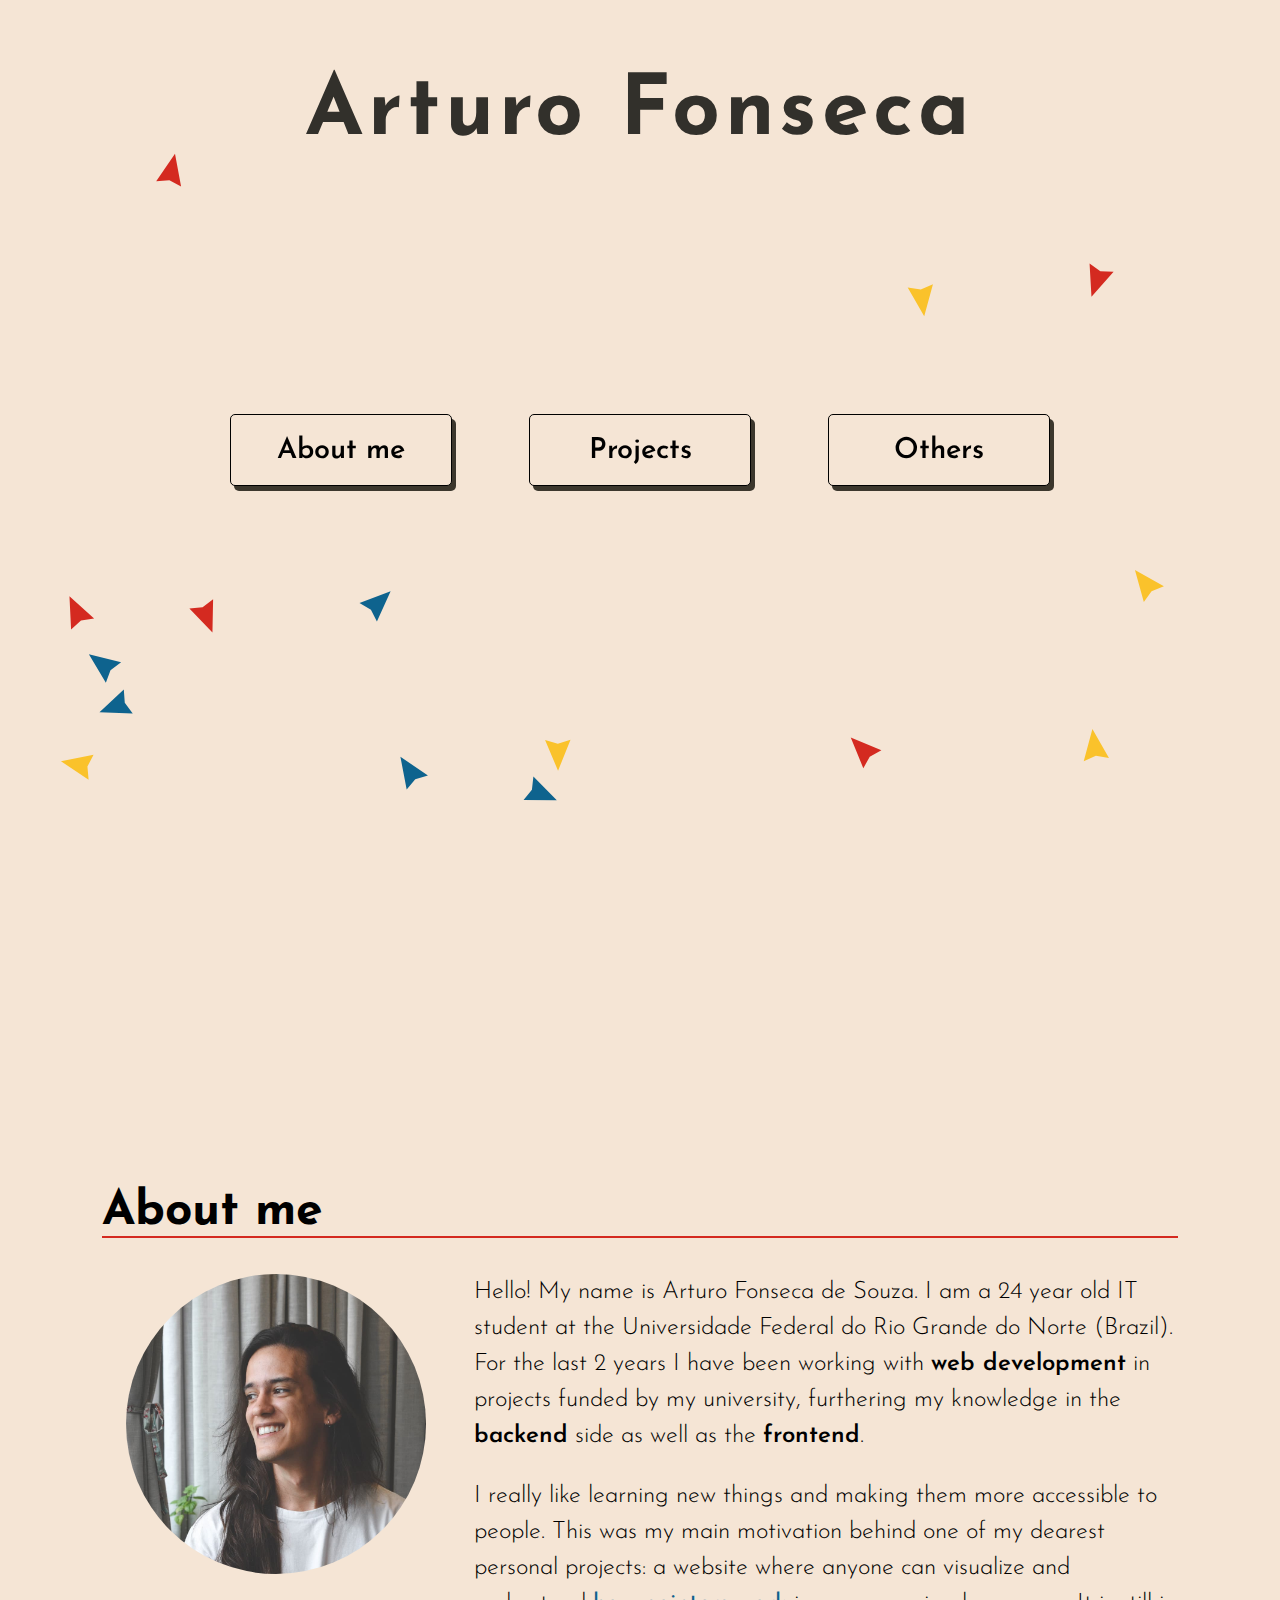
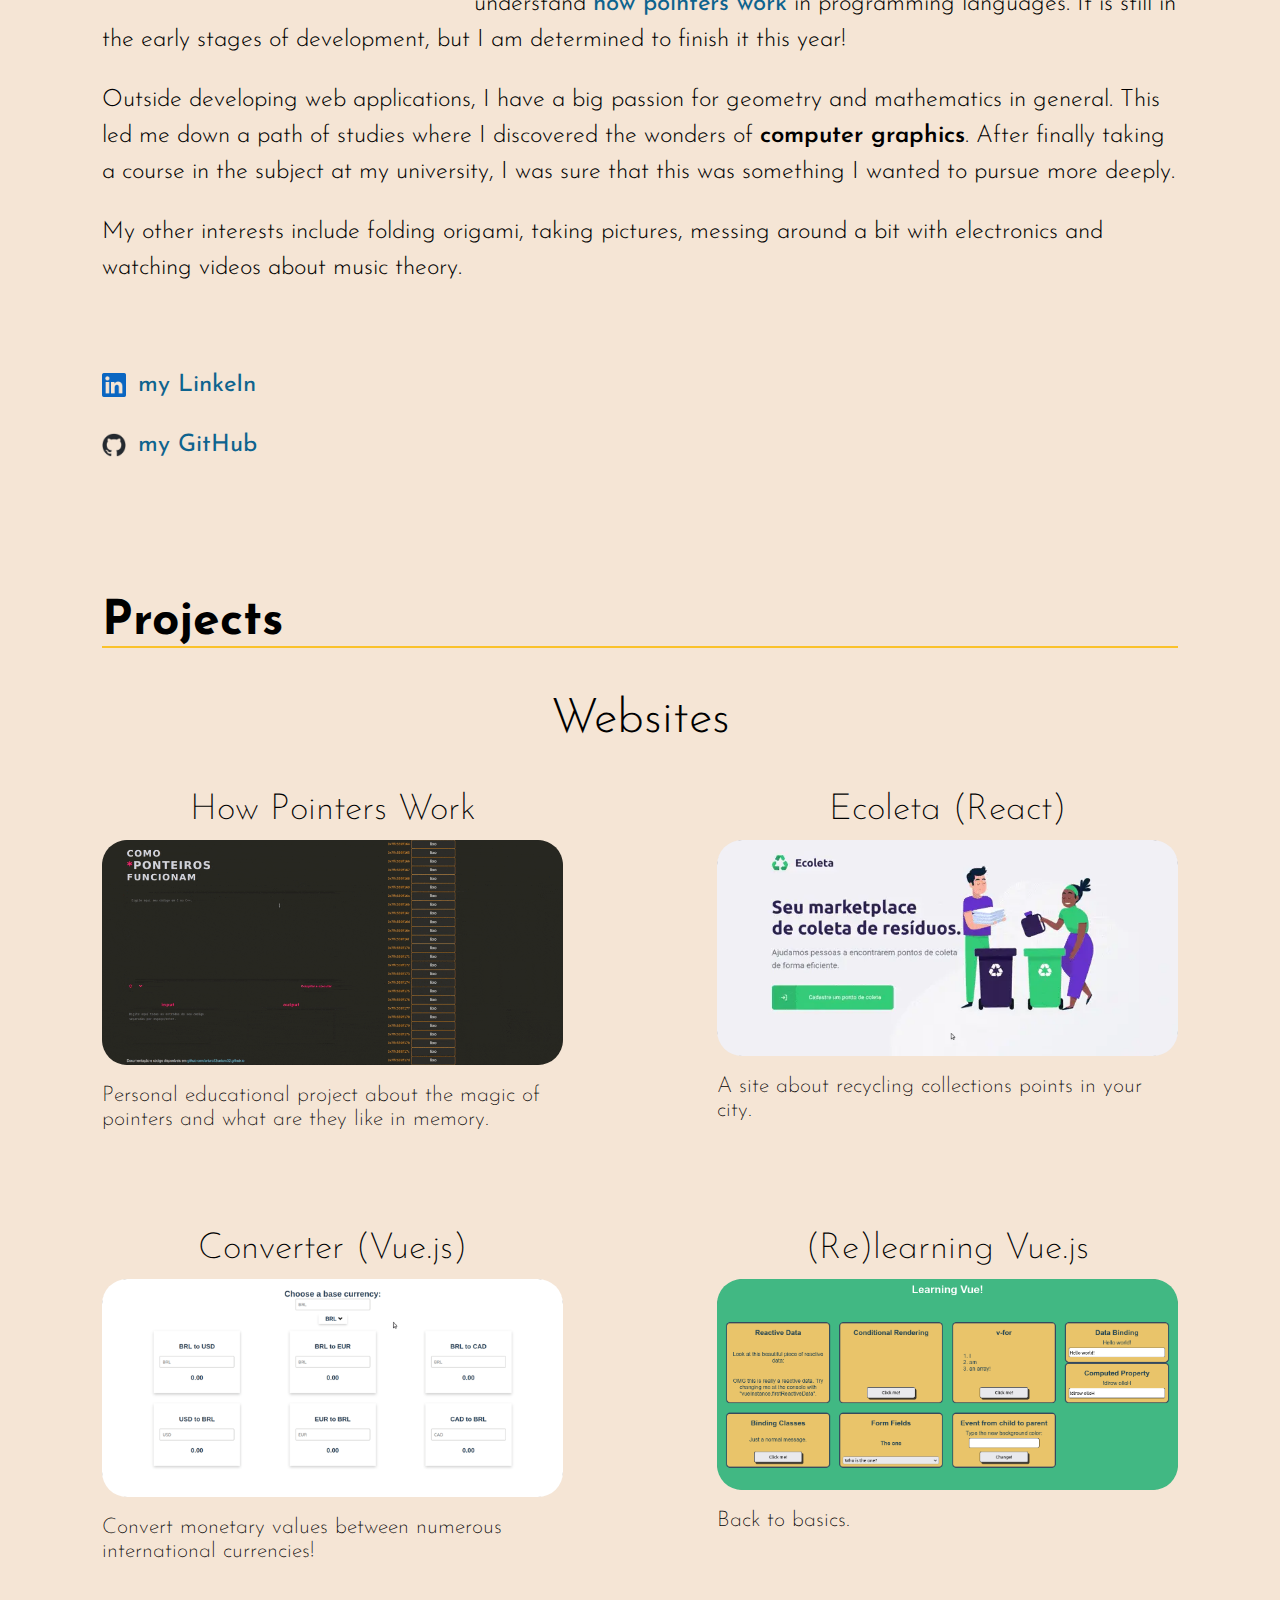
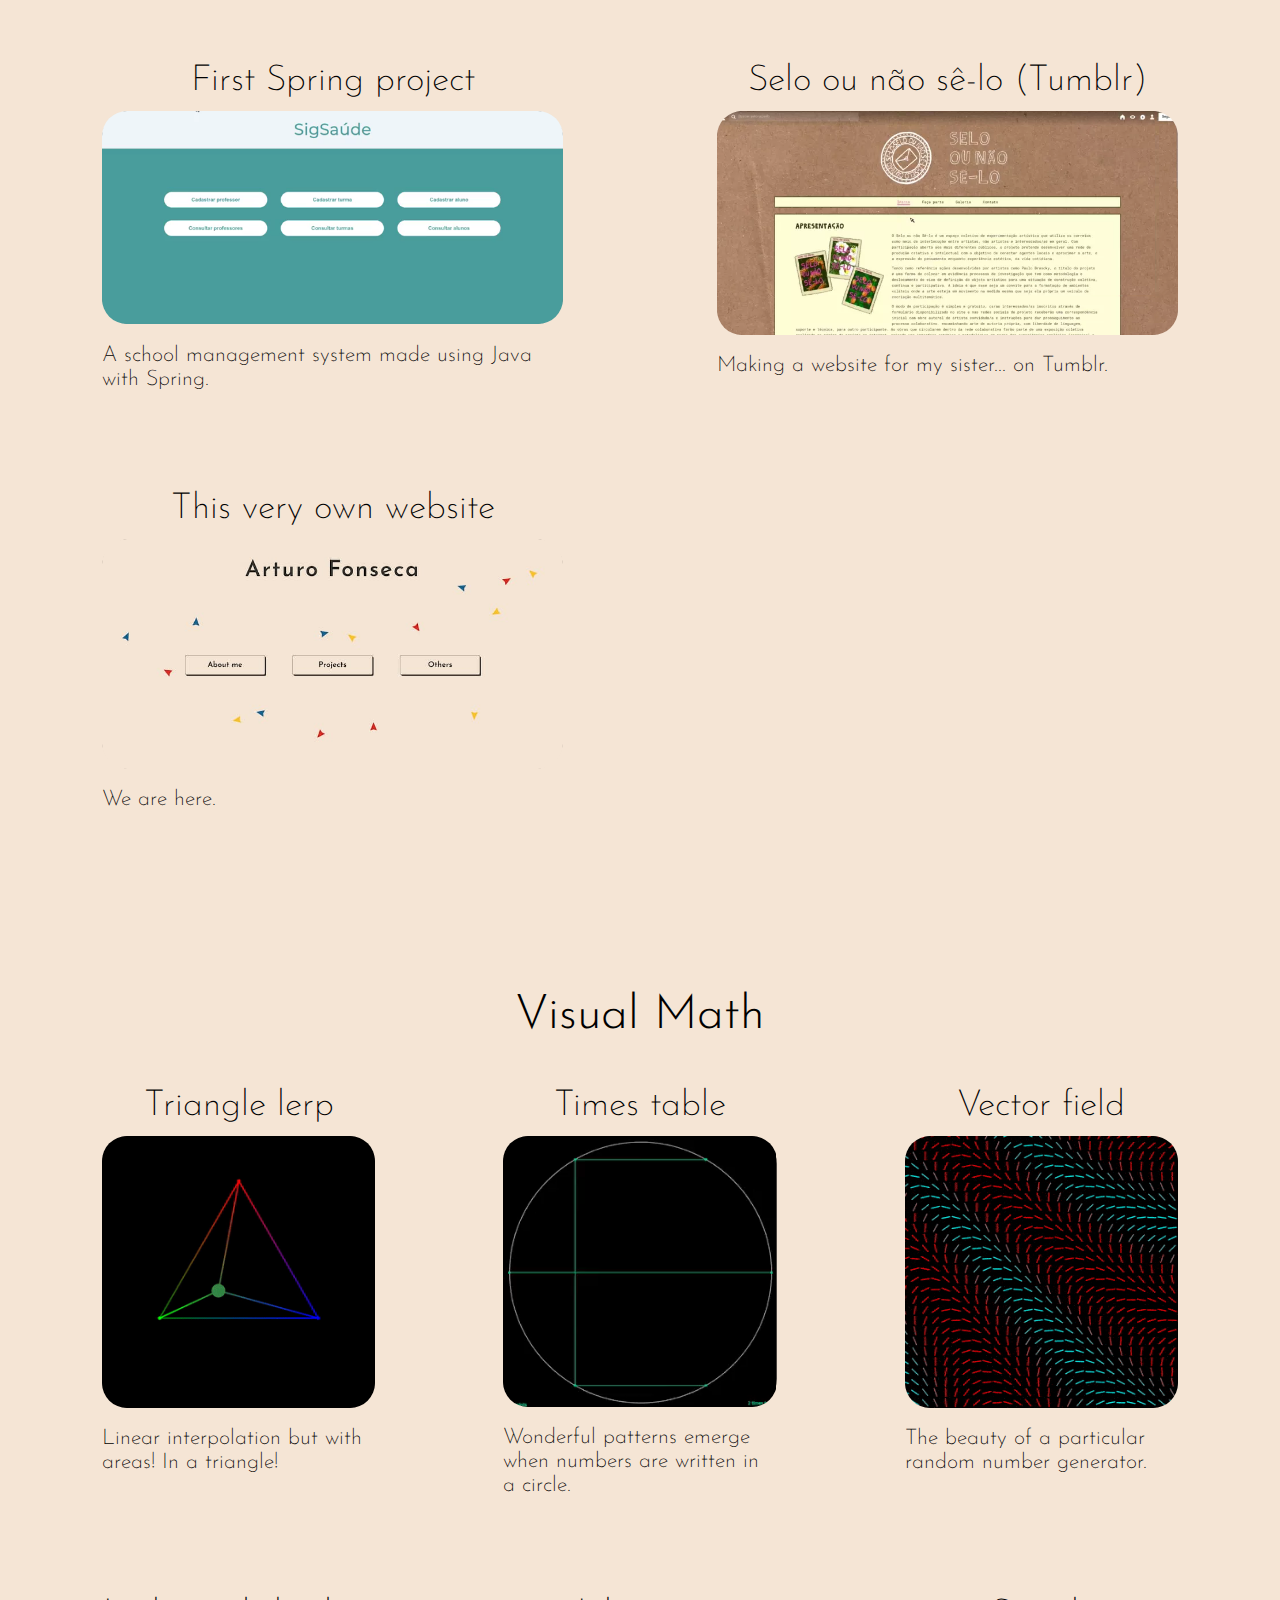
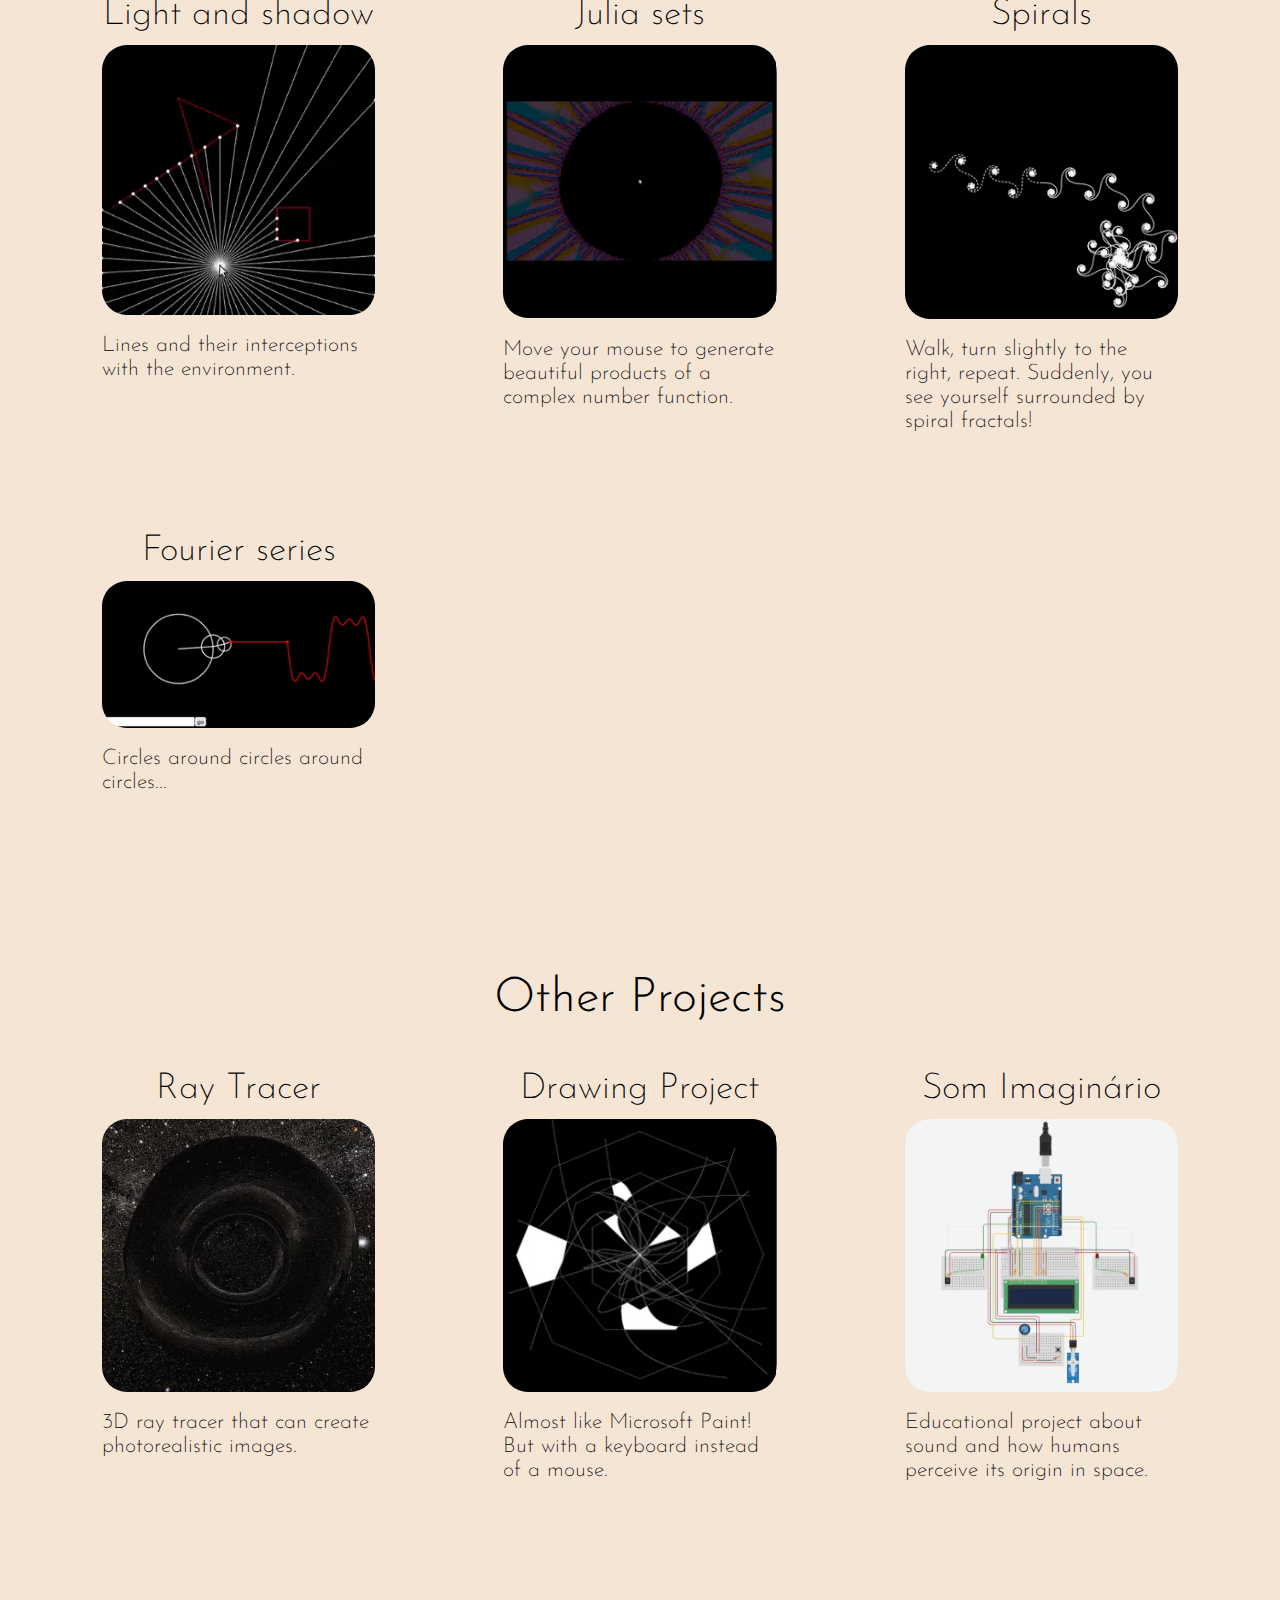
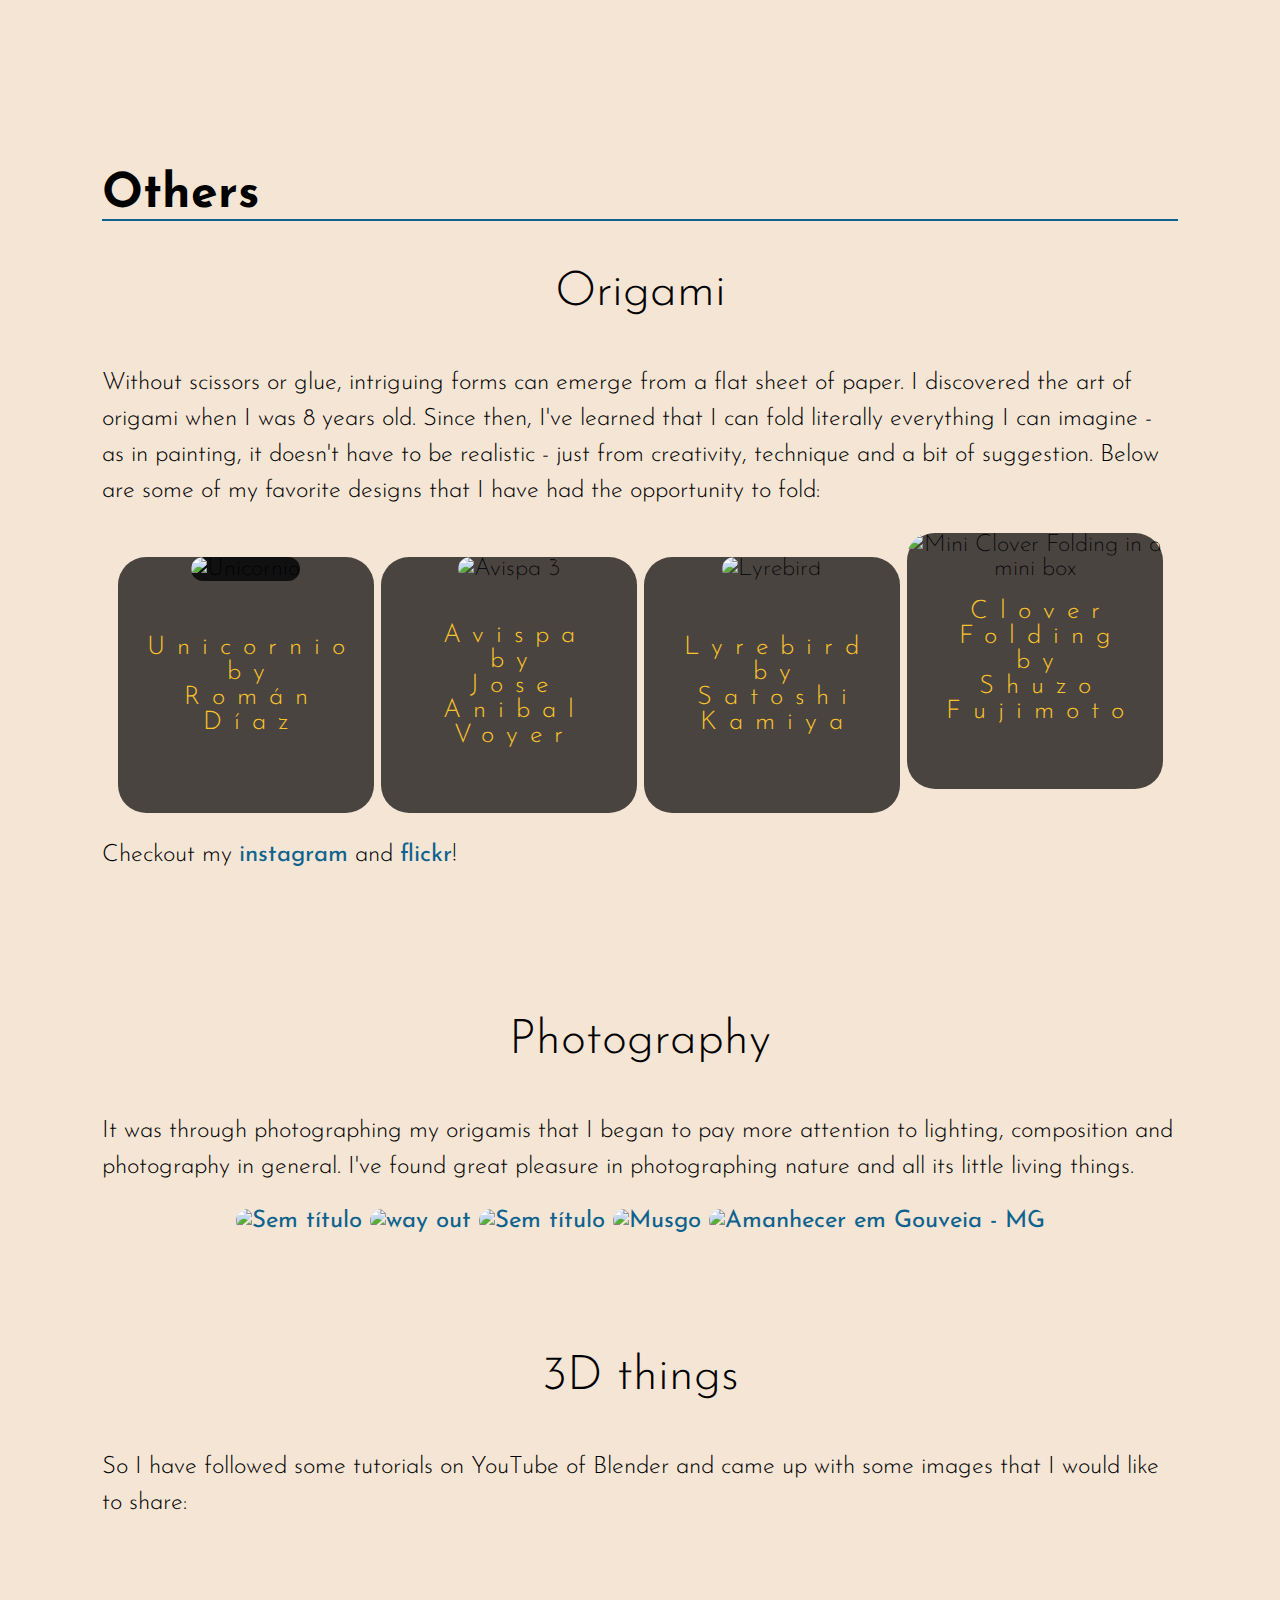
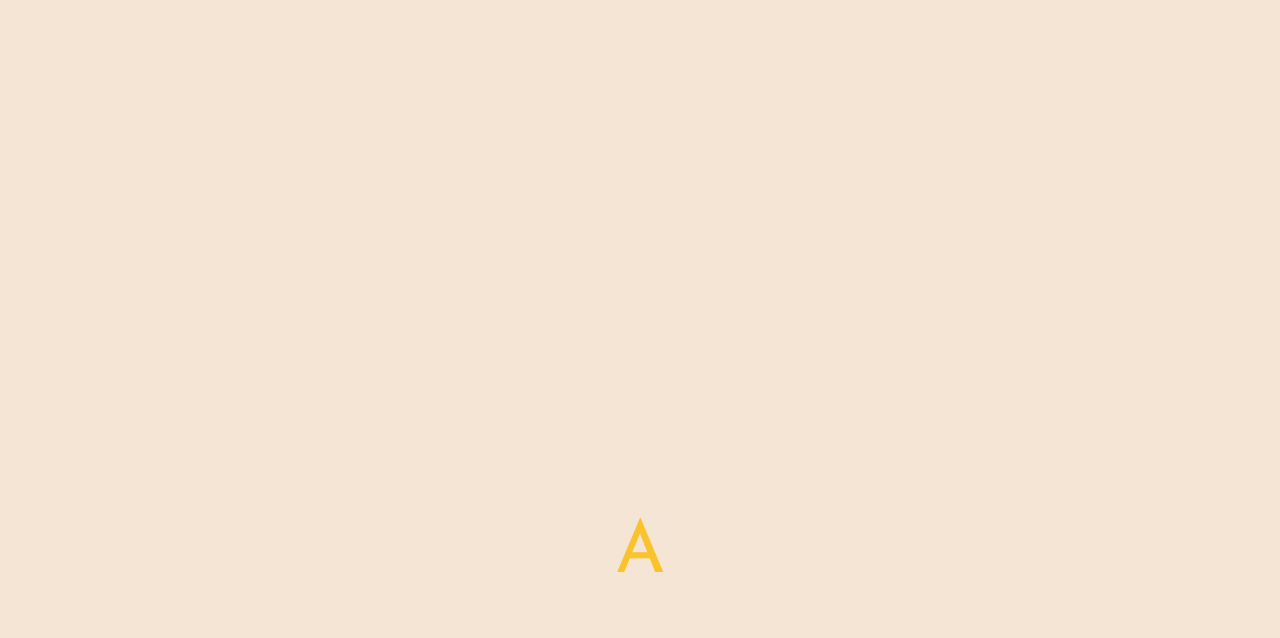
==== index.html @ 4009e73b "Continue developing of the portuguese version" ====
<!DOCTYPE html>
<html lang="en">
<head>
	<meta charset="utf-8">
	<meta name="viewport" content="width=device-width, initial-scale=1">
	<title>Arturo Fonseca</title>

	<!-- <link rel="icon" type="image/x-icon" href="media/favicon.ico"> -->

	<link rel="apple-touch-icon" sizes="180x180" href="media/apple-touch-icon.png">
	<link rel="icon" type="image/png" sizes="32x32" href="media/favicon-32x32.png">
	<link rel="icon" type="image/png" sizes="16x16" href="media/favicon-16x16.png">
	<link rel="manifest" href="media/site.webmanifest">
	
	<link rel="preconnect" href="https://fonts.googleapis.com">
	<link rel="preconnect" href="https://fonts.gstatic.com" crossorigin>
	<link href="https://fonts.googleapis.com/css2?family=Josefin+Sans:wght@200;300;400;600&display=swap" rel="stylesheet">


	<link rel="stylesheet" type="text/css" href="index.css">


	<meta content="Arturo Fonseca" property="twitter:title">
	
	<meta content="Brazilian IT student interested in web development and computer graphics." property="twitter:description">
	
	<meta content="https://arturo32.github.io/media/show-twitter.jpg" property="twitter:image">

	<meta content="Arturo Fonseca" property="og:title">

	<meta content="Brazilian IT student interested in web development and computer graphics." property="og:description">

	<meta name="description" content="Brazilian IT student interested in web development and computer graphics.">

	<meta content="https://arturo32.github.io/media/show-twitter.jpg" property="og:image">
	<!--<meta content="https://arturo32.github.io/media/show.jpg" property="og:image">-->

	<meta property="og:type" content="website">

	<meta property="og:url" content="https://arturo32.github.io/">
	
	<meta content="summary_large_image" name="twitter:card">

	<meta name="theme-color" content="#F5E5D5">
</head>
<body>
	<div id="frontPageCanvas" aria-hidden="true" tabindex="-1"></div>
	<header>
		<h1>Arturo Fonseca</h1>
	</header>
	<main>
		<section>
			<nav id="indexSection" class="subsection">
				<a class="colorful red" href="#about" id="aboutHomeButton">
					About me
				</a>
				
				<a class="colorful yellow" href="#projects" id="projectsHomeButton">
					Projects
				</a>
				
				<a class="colorful blue" href="#others" id="othersHomeButton">
					Others
				</a>
			</nav>
		</section>

		<section class="colorful red" aria-labelledby="aboutTitle">
			<div id="aboutSection" class="subsection">
				
				<h2 id="about">About me</h2>
				<img  id="myPicture" src="media/miniatures/me.jpg" alt="A photo of me. I have long brown hair, white skin, long and skinny face. The background is a blueish wall of a room. I am wearing a green indian shirt."/>
				<p>
					Hello! My name is Arturo Fonseca de Souza. I am a 24 year old IT student at the Universidade Federal do Rio Grande do Norte
					(Brazil). For the last 2 years I have been working with <em>web development</em> in projects funded by my university,
					furthering my knowledge in the <em>backend</em> side as well as the <em>frontend</em>.
				</p>

				<p>
					I really like learning new things and making them more accessible to people. This was my main motivation behind one of my
					dearest personal projects: a website where anyone can visualize and understand
					<a href="https://github.com/arturo32/HowPointersWork">how pointers work</a> in programming languages. It is still in the
					early stages of development, but I am determined to finish it this year!
				</p>
				
				<p>
					Outside developing web applications, I have a big passion for geometry and mathematics in general. This led me down a path
					of studies where I discovered the wonders of <em>computer graphics</em>. After finally taking a course in the subject at
					my university, I was sure that this was something I wanted to pursue more deeply.
				</p>

				<p>
					My other interests include folding origami, taking pictures, messing around a bit with electronics and watching videos about
					music theory.
				</p>

				<div class="section-footer">
					<p>
						<a href="https://www.linkedin.com/in/arturo-fonseca/?locale=en_US"><span class="linkedin-icon icon" aria-hidden="true"></span>my LinkeIn</a>
					</p>
					<p>
						<a href="https://github.com/arturo32"><span class="github-icon icon" aria-hidden="true"></span>my GitHub</a>
					</p>
				</div>
			</div>
		</section>
		
		<section class="colorful yellow" aria-labelledby="projectsTitle">
			<div id="projectsSection" class="subsection">
				<h2 id="projects">Projects</h2>
				<h3>Websites</h3>
				<div class="columns c-2">

					<div>
						<h4>How Pointers Work</h4>
						<div class="project-container">
							<img aria-hidden="true" tabindex="-1" src="media/miniatures/how-pointers-work/how-pointers-work.gif" alt="GIF of the website being used."/>
							<button class="container-cover" type="button">Learn <br> more</button>
						</div>

						<p>Personal educational project about the magic of pointers and what are they like in memory.</p>

						<dialog class="project-details modal" aria-modal="true" aria-labelledby="howPointersWorkTitle">
							<div class="modal-content">
								<h3 id="howPointersWorkTitle">How Pointers Work</h3>
								<p>
									When I saw my colleagues struggling with the concepts of pointers in introductory programming classes,
									I thought of writing a program that could help them visualize what happens in the computer's memory when
									they run their programs.
								</p>

								<p>
									So 2 years ago I started making a website that shows memory allocation of variables and their pointers
									as they are typed into a console.
								</p>

								<p>
									As of now it can identify declaration and assignment of variables and pointers and their types, as well as
									dereferencing of pointers. It cannot yet identify arrays (which are sort of pointers, important
									ones!). I plan to use Vue.js to manage the visualization of the memory cells instead of p5.js and to
									finish it this year.
								</p>

								<img  src="media/miniatures/how-pointers-work/how-pointers-work.gif" alt="GIF of the website being used." class="full-image"/>


								<p>I talk more about it in the project's page below.</p>

								<a class="code-button colorful" href="https://github.com/arturo32/HowPointersWork">Code</a>

							</div>
							<button type="button" class="close" aria-label="Close" title="Close"></button>
						</dialog>
					</div>


					<div>
						<h4>Ecoleta (React)</h4>
						<div class="project-container">
							<img aria-hidden="true" tabindex="-1" src="media/miniatures/ecoleta/ecoleta.webp" alt="A GIF showing the flow of the site: A landing page, registration of a
								recycling collection point with a lot of fields like its name, image, address (with a map) and, at the end, what
								types of material that point accepts."/>
							<button class="container-cover" type="button">Learn <br> more</button>
						</div>

						<p>A site about recycling collections points in your city.</p>

						<dialog class="project-details modal" aria-modal="true" aria-labelledby="ecoletaTitle">
							<div class="modal-content">
								<h3 id="ecoletaTitle">Ecoleta (React)</h3>
								<p>
									This site was developed following the first edition of the brazilian Next Level Week
									online event organised by <a href="https://www.rocketseat.com.br/">Rocketseat</a>. This event
									was free to the public and consisted of 5 videos posted over a period of one week, teaching
									concepts of front and backend while collaboratively developing a website about finding solid
									waste collection points near you.
								</p>

								<img  src="media/miniatures/ecoleta/ecoleta.webp" alt="A GIF showing the flow of the site: A landing page, registration of a
									recycling collection point with a lot of fields like its name, image, address (with a map) and, at the end, what
									types of material that point accepts." class="full-image"/>

								<p>
									The <em>backend</em> consisted of a restful API made with <em>NodeJS</em> and the <em>frontend</em>
									was made with the JavaScript library <em>React</em>. I was very proud of the small modifications
									I made to the original project. You can check them out on the project's page by clicking the button below:
								</p>

								<a class="code-button colorful" href="https://github.com/arturo32/NextLevelWeek">Code</a>

							</div>
							<button type="button" class="close" aria-label="Close" title="Close"></button>
						</dialog>
					</div>


					<div>
						<h4>Converter (Vue.js)</h4>
						<div class="project-container">
							<img aria-hidden="true" tabindex="-1" src="media/miniatures/converter/converter-vue-js.gif" alt="A GIF showing an all white static website with a field at the
							top center and 6 squares below it. The top field it's used to choose a base currency and type its value. While typing,
							the first 3 squares shows the value typed converted to USD, EUR and CAD. The three last squares do the inverted conversion,
							with empty fields."/>
							<button class="container-cover" type="button">Learn <br> more</button>
						</div>
						<p>Convert monetary values between numerous international currencies!</p>

						<dialog class="project-details modal" aria-modal="true" aria-labelledby="converterTitle">
							<div class="modal-content">
								<h3 id="converterTitle">Converter (Vue.js)</h3>
								<p>
									This is one of many small projects that I did while learning for the first time <em>Vue.js</em>, a
									JavaScript's framework for building frontend interfaces. I did it following a
									<a href="https://youtu.be/tIEa3MRBpI0">video from Programador BR</a> but soon I got carried away with
									the reactiveness of the data biding that Vue offer and tried to exploit it as much as I could.
								</p>

								<img  src="media/miniatures/converter/converter-vue-js.gif" alt="A GIF showing an all white static website with a field at the
								top center and 6 squares below it. The top field it's used to choose a base currency and type its value. While typing,
								the first 3 squares shows the value typed converted to USD, EUR and CAD. The three last squares do the inverted conversion,
								with empty fields." class="full-image"/>

								<p>
									In this currency converter you can choose a base currency and type the value that you want to convert from
									in the top text field. As you type, the value is instantaneously converted to three main different currencies:
									the US Dollar, Euro and Canadian Dollar. But at each box of these types of currency you can type individual values
									just for their type. Also, the inversion conversion is available in three more boxes below.
								</p>

								<a class="code-button colorful" href="https://github.com/arturo32/FirstVuejsProjects#converter">Code</a>

							</div>
							<button type="button" class="close" aria-label="Close" title="Close"></button>
						</dialog>
					</div>


					<div>
						<h4>(Re)learning Vue.js</h4>
						<div class="project-container">
							<img aria-hidden="true" tabindex="-1" src="media/miniatures/re-learning-vue/re-learning-vue.png" alt="An image showing a website with greenish background and 8
							yellow rectangles, each with a title and subtitle, some of them with buttons and input fields."/>
							<button class="container-cover" type="button">Learn <br> more</button>
						</div>
						<p>Back to basics.</p>

						<dialog class="project-details modal" aria-modal="true" aria-labelledby="learningVueTitle">
							<div class="modal-content">
								<h3 id="learningVueTitle">(Re)learning Vue.js</h3>
								<p>
									After 3 years of my first <em>Vue.js</em> projects, I felt the need to
									re-learn it from the beginning, starting from the <a href="https://v2.vuejs.org/v2/guide/">Vue 2 guide</a>.
									After running through the basics (conditional rendering, data biding, computed properties, etc) with a
									<a href="https://v2.vuejs.org/v2/guide/installation.html#CDN">CDN script</a> I wanted to try making Vue's
									Single File Components <em>without</em> using Vue's CLI, with the intention of learning all the little
									parts that make possible frontend web development of complex applications.
								</p>

								<img  src="media/miniatures/re-learning-vue/re-learning-vue.png" alt="An image showing a website with greenish background and 8
								yellow rectangles, each with a title and subtitle, some of them with buttons and input fields." class="full-image"/>

								<p>
									So, using <a title="Creating a Vue.js app using SFC without CLI."
												 href="https://www.freecodecamp.org/news/how-to-create-a-vue-js-app-using-single-file-components-without-the-cli-7e73e5b8244f/">
									this guide</a>, I learned how to configure <em>Webpack</em> and <em>Babel</em> for bundling and (trans)compiling all the JS and Vue's files
									in a way that browsers can understand.
								</p>

								<p>
									For the final stage of this project I plan to read the guide of Vue version 3 and use
									it with the CLI this time. It will be also a preparation for keep going with my
									<a href="https://github.com/arturo32/HowPointersWork">HowPointersWork</a> project.
								</p>
								<a class="code-button colorful" href="https://github.com/arturo32/learning-vue">Code</a>

							</div>
							<button type="button" class="close" aria-label="Close" title="Close"></button>
						</dialog>
					</div>


					<div>
						<h4>First Spring project</h4>
						<div class="project-container">
							<video aria-hidden="true" tabindex="-1" autoplay loop muted src="media/miniatures/first-spring-project/first-spring-project.mp4"></video>
							<button class="container-cover" type="button">Learn <br> more</button>
						</div>
						<p>A school management system made using Java with Spring.</p>

						<dialog class="project-details modal" aria-modal="true" aria-labelledby="firstSpringProjectTitle">
							<div class="modal-content">
								<h3 id="firstSpringProjectTitle">First Spring project</h3>
								<p>
									I made this site back in 2020, when I was trying get into a project funded by my university
									(and the federal Ministry of Health!) and this was part of their admission process. I passed
									and stayed in the project for almost 2 years.
								</p>

								<p>
									It's about a school management system where you can do CRUD operations on classes (Turma),
									teachers (Professor) and students (Aluno).
								</p>

								<figure>
									<img alt="UML diagram" loading="lazy" class="full-image" src="media/miniatures/first-spring-project/firstSpringProjectUml.jpg">
									<figcaption>UML diagram of the entities.</figcaption>
								</figure>

								<p>
									It follows the MVC pattern: the backend was made with <em>Java + Spring</em> and uses <em>PostgreSQL</em>
									as the database manager while the frontend was made with basic HTML/CSS with <em>Thymeleaf</em>.
								</p>

								<div class="media-with-description">
									<div class="gif-with-toggle">
										<video class="full-image" autoplay loop muted src="media/miniatures/first-spring-project/first-spring-project.mp4"></video>
										<button id="firstSpringProjectDescriptionToggle" class="collapseButton" aria-expanded="false" aria-controls="firstSpringProjectDescription">
											<svg viewBox="0 0 100 100" class="triangle">
												<polygon points="5.9,88.2 50,11.8 94.1,88.2 "></polygon>
											</svg>
											GIF description
										</button>
									</div>
									<p id="firstSpringProjectDescription" class="gif-description">
										Screen capture showing the usage of the site with the initial page consisted of 6 buttons for create and visualize the entities.
									</p>
								</div>

								<p>
									Curiosity: I wanted to show off my CSS skills so, for a moment during development, the version below existed:
								</p>

								<div class="media-with-description">
									<div class="gif-with-toggle">
										<video class="full-image" autoplay loop muted src="media/miniatures/first-spring-project/first-spring-project-old-version.mp4"></video>
										<button id="firstSpringProjectOldVersionDescriptionToggle" class="collapseButton" aria-expanded="false" aria-controls="firstSpringProjectOldVersionDescription">
											<svg viewBox="0 0 100 100" class="triangle">
												<polygon points="5.9,88.2 50,11.8 94.1,88.2 "></polygon>
											</svg>
											GIF description
										</button>
									</div>
									<p id="firstSpringProjectOldVersionDescription" class="gif-description">
										Screen capture the initial page consisted of 3 buttons, each turning into 2 buttons in an animation when the cursor hovers over them.
									</p>
								</div>

								<a class="code-button colorful" href="https://github.com/arturo32/FirstSpringProject">Code</a>
							</div>
							<button type="button" class="close" aria-label="Close" title="Close"></button>
						</dialog>
					</div>


					<div>
						<h4>Selo ou não sê-lo (Tumblr)</h4>
						<div class="project-container">
							<img aria-hidden="true" tabindex="-1" src="media/miniatures/selo-nao-selo/selo-nao-selo.webp" alt="A GIF showing a site on Tumblr with an image of a brown
						paper as the background and articles written in a yellowish background in the center." />
							<button class="container-cover" type="button">Learn <br> more</button>
						</div>
						<p>Making a website for my sister... on Tumblr.</p>

						<dialog class="project-details modal" aria-modal="true" aria-labelledby="seloNaoSeloTitle">
							<div class="modal-content">
								<h3 id="seloNaoSeloTitle">Selo ou não sê-lo (Tumblr)</h3>
								<p>
									My sister, <a href="https://luizafonseca.com/">Luiza Fonseca</a>, is a visual artist and designer
									who sometimes asks me for help when she needs to make a website. It was no different when she
									had to do a project about making collective art while connecting different artists through letters!
								</p>

								<img loading="lazy" class="full-image" src="media/miniatures/selo-nao-selo/selo-nao-selo-still.webp" alt="Image of the first page of the site."/>

								<p>
									She designed the entire site beforehand and decided to use the Tumblr platform to host it (which was
									a bit challenging due to its limitations, but less so than I had imagined). From there, I tried to implement it
									as close to her vision as possible. The titles and even the look of the cursor were drawn by her, creating
									a really unique look.
								</p>

								<p>
									One small thing that I enjoyed doing in this project was the navigation drawer for mobile. I saw somewhere a menu
									icon that transformed itself in a close button and I really wanted to try with pure CSS. It worked, as you can see below.
								</p>

								<img loading="lazy" src="media/miniatures/selo-nao-selo/selo-nao-selo-mobile.webp" alt="A GIF showing the mobile version of the site with a menu
							button with two parallel lines that cross each other forming an X when clicked. The action brings up the hidden menu drawer."/>

								<p>
									The name of the site is a pun in portuguese referencing the famous Shakespeare's phrase "to be or
									not to be" using the word for "stamp" which is "<i>selo</i>" in brazilian portuguese.
								</p>

								<img  class="full-image" src="media/miniatures/selo-nao-selo/selo-nao-selo.webp" alt="A GIF showing a site on Tumblr with an
							image of a brown paper as the background and articles written in a yellowish background in the center."/>
								<a class="code-button colorful" href="https://selonaoselo.tumblr.com/">Site</a>
							</div>
							<button type="button" class="close" aria-label="Close" title="Close"></button>
						</dialog>
					</div>


					<div>
						<h4>This very own website</h4>
						<div class="project-container">
							<img aria-hidden="true" tabindex="-1" src="media/miniatures/this-site/site.jpg" id="thisWebsiteImage" alt="An image showing a part of this site that moves as
							you scroll the page, trying to be in sync to where you are (in the project's section)."/>
							<button class="container-cover" type="button">Learn <br> more</button>
						</div>
						<p>We are here.</p>

						<dialog class="project-details modal" aria-modal="true" aria-labelledby="thisVeryOwnWebSiteTitle">
							<div class="modal-content">
								<h3 id="thisVeryOwnWebSiteTitle">This very own website</h3>
								<p>
									This portfolio was made motivated by the <a href="https://sgi.mit.edu/">Summer Geometry Initiative (SGI)</a>
									by the Massachusetts Institute of Technology (MIT): a six-week summer research program about geometry
									processing. At the moment I am waiting for the results of my application! :)
								</p>

								<p>
									I made it without much JavaScript (or any of its frameworks/libraries) and tried to keep it simple and a little
									bit unique. I am currently working on it and I am very focused in learning how to develop <em>accessible</em> websites,
									especially for people who use the keyboard and screen readers to navigate on the web.
								</p>

								<p>
									Well, actually I use one JS library in this site which is the <a href="https://www.mathjax.org/">MathJax library</a>
									for displaying mathematical equations written in \( \LaTeX\) which is also accessible to screen reader users.
								</p>

								<img loading="lazy" class="full-image" src="media/miniatures/this-site/this-modal.jpg" alt="A print-screen of the initial page of this site."/>
								<a class="code-button colorful" href="https://github.com/arturo32/arturo32.github.io">Code</a>
							</div>
							<button type="button" class="close" aria-label="Close" title="Close"></button>
						</dialog>
					</div>

				</div>

				<h3>Visual Math</h3>
				<div class="columns c-3">

					<div id="triagleLerp">
						<h4>Triangle lerp</h4>

						<div class="project-container">
							<img aria-hidden="true" tabindex="-1" src="media/miniatures/triangle-lerp/triangle_lerp.gif" alt="A GIF with black background showing a triangle with a circle
							moving in a circular motion inside it, with edges connecting it with the triangle vertices. Each vertex is in a
							different color: red, blue and green and each edge interpolates between these colors. The circle changes colors
							while moving."/>
							<button class="container-cover" type="button">Learn <br> more</button>
						</div>
						<p>Linear interpolation but with areas! In a triangle!</p>

						<dialog class="project-details modal" aria-modal="true" aria-labelledby="triagleLerpTitle">
							<div class="modal-content">
								<h3 id="triagleLerpTitle">Triangle Lerp</h3>

								<p>
									This one I've taken from a <a href="https://twitter.com/FreyaHolmer/status/1244407595059884033?s=20">Twitter
									thread</a> by <a href="https://acegikmo.com/">Freya Holmér</a>. I was used to the idea of linear interpolation
									for the Drawing Project, but I had never heard of interpolating between three points at the time.
								</p>

								<p>
									As Freya says in her thread, to calculate the influence of each triangle vertex in an arbitrary point you have
									to take the <em>area</em> of the inner triangle <em>opposite</em> to that vertex. Then calculate the percentage
									of that area relative to the total area of the larger triangle.
								</p>

								<p>
									A similar approach was used in the Ray Tracer project to make surfaces appear smoother in triangle meshes
									(Phong Shading).
								</p>

								<div class="media-with-description">
									<div class="gif-with-toggle">
										<img src="media/miniatures/triangle-lerp/triangle_lerp.gif" alt="Triangle lerp GIF"/>
										<button id="triangleLerpDescriptionToggle" class="collapseButton" aria-expanded="false" aria-controls="triangleLerpDescription">
											<svg viewBox="0 0 100 100" class="triangle">
												<polygon points="5.9,88.2 50,11.8 94.1,88.2 "></polygon>
											</svg>
											GIF description
										</button>
									</div>
									<p id="triangleLerpDescription" class="gif-description">
										A GIF with black background showing a triangle with a circle moving in a circular motion inside it, with
										edges connecting it with the triangle vertices. Each vertex is in a different color: red, blue and green
										and each edge interpolates between these colors. The circle changes colors while moving.
									</p>
								</div>



								<a class="code-button colorful" href="https://editor.p5js.org/arturo32/sketches/eh_ess9Ix">Code</a>


							</div>
							<button type="button" class="close" aria-label="Close" title="Close"></button>
						</dialog>
					</div>

					<div>
						<h4>Times table</h4>
						<div class="project-container">
							<video aria-hidden="true" tabindex="-1" autoplay loop muted src="media/miniatures/times-table/times-table.mp4"></video>
							<button class="container-cover" type="button">Learn <br> more</button>
						</div>
						<p>Wonderful patterns emerge when numbers are written in a circle.</p>

						<dialog class="project-details modal" aria-modal="true" aria-labelledby="timesTableTitle">
							<div class="modal-content">
								<h3 id="timesTableTitle">Times table</h3>
								<p>
									...times table? That's right! The GIF in the thumbnail is simply a 2 times table, where each point
									on the circumference is a number and each line connects a number to its double. Thus, 2 connects to
									4, 3 connects to 6, and so on. In the image below we only have 12 numbers. So, from 6 and beyond we
									do what's called clock arithmetic, or more precisely, modular arithmetic. 0 is 12, 1 is 13, 2 is 14,
									and so on... This relation between the numbers is called <em>congruence</em>. That's why 6 connects
									to 0 and 7 connects to 2. We can called it the <em>2 time table module 12</em>:
								</p>
								<img loading="lazy" src="media/miniatures/times-table/2-times-table-with-numbers.png" style="width: 500px;" alt="A circle with 10
								green lines connecting 12 labeled numbers on its circumference from 0 to 11. They form an image that is
								symmetrical about the horizontal axis."/>

								<p>
									I discovered this in the <a href="https://youtu.be/qhbuKbxJsk8">Mathologer video</a>. When you add more
									numbers, i.e., change the module, a cardioid starts to appear in the 2 times table:
								</p>

								<div class="media-with-description">
									<div class="gif-with-toggle">
										<video autoplay loop muted src="media/miniatures/times-table/times-table.mp4"></video>
										<button id="timesTableDescriptionToggle" class="collapseButton" aria-expanded="false" aria-controls="timesTableDescription">
											<svg viewBox="0 0 100 100" class="triangle">
												<polygon points="5.9,88.2 50,11.8 94.1,88.2 "></polygon>
											</svg>
											GIF description
										</button>
									</div>
									<p id="timesTableDescription" class="gif-description">
										A 2-second GIF showing a circle with many green lines connecting
										different sides of its circumference. The number of these lines increases rapidly, forming an image of what
										appears to be a heart from the side (a cardioid).
									</p>
								</div>

								<p>
									And when you choose bigger numbers to represent their times table, intriguing patterns starts to appear:
								</p>

								<figure>
									<img loading="lazy" src="media/miniatures/times-table/38-times-table-78-numbers.png" alt="A circle with several green lines crossing
									each other forming small rectangles."/>
									<figcaption>38 times table with 78 numbers.</figcaption>
								</figure>
								<figure>
									<img loading="lazy" src="media/miniatures/times-table/65-times-table-191-numbers.jpg" alt="A circle with several green lines crossing
									each other forming a small cardioid in the center with lots of random lines surrounding it."/>
									<figcaption>65 times table with 191 numbers.</figcaption>
								</figure>
								<figure>
									<img loading="lazy" src="media/miniatures/times-table/17-times-table-288-numbers.jpg" alt="A circle with several green lines crossing
									each other forming a beautiful pattern with radial symmetry."/>
									<figcaption>17 times table with 288 numbers.</figcaption>
								</figure>



								<a class="code-button colorful" href="https://editor.p5js.org/arturo32/sketches/-zIdqFQnJ"
								   title="Code of the Times Table">Code</a>

							</div>
							<button type="button" class="close" aria-label="Close" title="Close"></button>
						</dialog>
					</div>



<!--							<div>-->
<!--								<h4>PI blocks</h4>-->
<!--								<div class="project-container">-->
<!--									<img  src="media/miniatures/pi-blocks.gif" />-->
<!--									<button type="button">Learn <br> more</button>-->
<!--								</div>-->
<!--								<p>When PI is found in unexpected places.</p>-->

<!--								<dialog class="project-details modal" aria-modal="true" aria-labelledby="piBlocksTitle">-->
<!--									<div class="modal-content">-->
<!--										<button type="button" class="close" aria-label="Close" title="Close"></button>-->
<!--										<h3 id="piBlocksTitle">PI blocks</h3>-->
<!--										<p>When I saw the video from the 3Blue1Brown channel on YouTube about <a title="Video from the channel 3Blue1Brown." href="https://youtu.be/HEfHFsfGXjs">PI appearing out of nowhere</a> in a physics simulation, it blew my mind.</p>-->
<!--										<p>Soon!</p>-->
<!--										<a class="code-button colorful" href="https://editor.p5js.org/arturo32/sketches/dZpGD_cxk">Code</a>-->
<!--									</div>-->
<!--								</dialog>-->
<!--							</div>-->

					<div>
						<h4>Vector field</h4>
						<div class="project-container">
							<img aria-hidden="true" tabindex="-1" src="media/miniatures/perlin-noise/perlin-noise-vector-field.gif" alt="A GIF with over 100 small rotating lines that change
							color from blue to red depending of their rotation. They move in a synchronized but organic way."/>
							<button class="container-cover" type="button">Learn <br> more</button>
						</div>
						<p>The beauty of a particular random number generator.</p>

						<dialog class="project-details modal" aria-modal="true" aria-labelledby="perlinNoiseTitle">
							<div class="modal-content">
								<h3 id="perlinNoiseTitle">Perlin noise</h3>
								<p>
									I was first introduced to p5.js through the videos of <a href="https://shiffman.net/">Daniel Shiffman</a>,
									one of the directors of <a href="https://processingfoundation.org/">The Processing Foundation</a>. In his
									channel on YouTube, <a href="https://www.youtube.com/@TheCodingTrain">The Coding Train</a>, I learned not
									only about the methods of p5.js but also the math and algorithms behind them.
								</p>

								<p>
									As explained in the <a href="https://youtube.com/playlist?list=PLRqwX-V7Uu6bgPNQAdxQZpJuJCjeOr7VD">Coding
									Train playlist</a>, <em>Perlin noise</em> is a random number generator where each number that it outputs is
									relatively close to the numbers that came before and after it.
								</p>

								<p>
									In my code, I use these values to represent the angle of rotation of each tiny bar, which you can see in the
									GIF below. I use the sin function to map the colors blue and red to their rotation.
								</p>

								<div class="media-with-description">
									<div class="gif-with-toggle">
										<img src="media/miniatures/perlin-noise/perlin-noise-vector-field.gif" alt="Vector field GIF"/>
										<button id="perlinNoiseVectorFieldDescriptionToggle" class="collapseButton" aria-expanded="false" aria-controls="perlinNoiseVectorFieldDescription">
											<svg viewBox="0 0 100 100" class="triangle">
												<polygon points="5.9,88.2 50,11.8 94.1,88.2 "></polygon>
											</svg>
											GIF description
										</button>
									</div>
									<p id="perlinNoiseVectorFieldDescription" class="gif-description">
										A GIF with over 100 small rotating lines that change color from blue to red depending of their rotation.
										They move in a synchronized but organic way.
									</p>
								</div>



								<a class="code-button colorful" href="https://editor.p5js.org/arturo32/sketches/n_vnP5dpB">Code</a>

							</div>
							<button type="button" class="close" aria-label="Close" title="Close"></button>
						</dialog>
					</div>


					<div>
						<h4>Light and shadow</h4>
						<div class="project-container">
							<video aria-hidden="true" tabindex="-1" autoplay loop muted src="media/miniatures/light-and-shadow/light-and-shadow.mp4"></video>
							<button class="container-cover" type="button">Learn <br> more</button>
						</div>
						<p>Lines and their interceptions with the environment.</p>

						<dialog class="project-details modal" aria-modal="true" aria-labelledby="lightAndShadowTitle">
							<div class="modal-content">
								<h3 id="lightAndShadowTitle">Light and shadow</h3>
								<p>
									This one I got from the <a href="https://ncase.me/sight-and-light/">Nicky Case's article Sight and Light</a>.
									It is all about how you can simulate light and its shadows for games. I had followed just half of the tutorial.
									Ah, I also have done this... thing:
								</p>

								<div class="media-with-description">
									<div class="gif-with-toggle">
										<img loading="lazy" src="media/miniatures/light-and-shadow/third-eye.gif" alt="Third eye GIF">
										<button id="thirdEyeDescriptionToggle" class="collapseButton" aria-expanded="false" aria-controls="thirdEyeDescription">
											<svg viewBox="0 0 100 100" class="triangle">
												<polygon points="5.9,88.2 50,11.8 94.1,88.2 "></polygon>
											</svg>
											GIF description
										</button>
									</div>
									<p id="thirdEyeDescription" class="gif-description">
										The GIF starts with two geometrically drawn eyes on a black background. Their pupils radiate
										several white lines as they move outside the eyes toward the center above them. When they
										converge, another eye is drawn around them.
									</p>
								</div>

								<a class="code-button colorful" href="https://editor.p5js.org/arturo32/sketches/sCQCZDyxG">Code</a>

							</div>
							<button type="button" class="close" aria-label="Close" title="Close"></button>
						</dialog>
					</div>


					<div>
						<h4>Julia sets</h4>
						<div class="project-container">
							<video aria-hidden="true" tabindex="-1" autoplay loop muted src="media/miniatures/julia-set/julia.mp4"></video>
							<button class="container-cover" type="button">Learn <br> more</button>
						</div>

						<p>Move your mouse to generate beautiful products of a complex number function.</p>

						<dialog class="project-details modal" aria-modal="true" aria-labelledby="juliaSetsTitle">
							<div class="modal-content">
								<h3 id="juliaSetsTitle">Julia sets</h3>

								<p>
									The <em>Mandelbrot set</em> is a set of complex numbers that look pretty when plotted in a complex plane
									like the one below:
								</p>

								<figure role="group">
									<img loading="lazy" src="media/miniatures/julia-set/mandelbrot.png" alt="An almost entirely black image with a white bordered structure
									composed of two blobs: one in a cardioid format and the other, smaller, more round shape, glued next to each
									other, follewed by a straight thin line. These blobs appear to repeat around the edge of this structure, in a
									fractal manner."/>
									<figcaption>
										See <a href="https://editor.p5js.org/arturo32/sketches/OyFecBUxQ">code of the Mandelbrot set.</a>
									</figcaption>
								</figure>

								<p>To generate this is relative simple. It all boils down to the function below:</p>

								<p class="equation">\(f_c(z) = z^2 + c\)</p>

								<p>We will talk about the both complex numbers \(z\) and \(c\) soon. First, we need another pair of numbers:</p>

								<ul>
									<li>A positive number greater than 2. Let's call it the <em>threshold</em>;</li>
									<li>Another positive number. This time a larger one. This will be our <em>number of iterations</em>.</li>
								</ul>

								<p>
									Now, we apply our function recursively to <em>each pixel</em> of an image representing the complex plane.
									We do this by making \(c\) the coordinate of the current pixel and \(z\) starting with the value \(0 + 0i\).
									As we iterate, \(z\) may or may not grow beyond our <em>threshold</em>. If it gets there before we reach the
									<em>number of iterations</em>, we stop the recursion and paint the pixel <em>white</em>. If not, we paint it
									<em>black</em>. That's it!
								</p>

								<p>
									And <em>Julia sets</em> are almost the same thing, with \(c\) and \(z\) switching places, i.e., \(z\) will
									represent a pixel coordinate while \(c\) will be... an arbitrary constant! For each \(c\) we choose at the
									start of our process, we can make entirely different sets. Each of them possessing a unique complexity and
									beauty. And for making things even prettier we can add a little bit of math magic to the RGB values, changing
									them by how fast some of the inputs can reach our <em>threshold</em>, like the image below made with
									\(c = 0 - 0.8i\):
								</p>

								<figure role="group">
									<img loading="lazy" src="media/miniatures/julia-set/julia.jpg" title="Julia set" alt="A very colorful julia set with a black center
									that resembles a worm in a z format." class="full-image"/>
									<figcaption>
										See <a href="https://editor.p5js.org/arturo32/sketches/9sfTuuGoA">code of this big Julia set.</a>
									</figcaption>
								</figure>

								<p>
									Finally, the GIF of the thumbnail of this project was made by changing \(c\) as the coordinates of the cursor.
									So at each new position of the mouse the function iterated thought all the pixels to render the image for that
									particular set. To save the processor, I made the function skip some pixels. This is why the colors are a bit
									washed out.
								</p>

								<div class="media-with-description">
									<div class="gif-with-toggle">
										<video autoplay loop muted src="media/miniatures/julia-set/julia.mp4"></video>
										<button id="juliaSetDescriptionToggle" class="collapseButton" aria-expanded="false" aria-controls="juliaSetDescription">
											<svg viewBox="0 0 100 100" class="triangle">
												<polygon points="5.9,88.2 50,11.8 94.1,88.2 "></polygon>
											</svg>
											GIF description
										</button>
									</div>
									<p id="juliaSetDescription" class="gif-description">
										A GIF of a colorful rectangle with a black circle inside. Its
										colors are very pale pastels from pink to blue to yellow. As the cursor moves, the boundary of the circle
										morphs drastically, with opposite sides of the circle merging in a psychedelic way.
									</p>
								</div>

								<a class="code-button colorful" href="https://editor.p5js.org/arturo32/sketches/-rzI-Hc-g">Code</a>

							</div>
							<button type="button" class="close" aria-label="Close" title="Close"></button>
						</dialog>
					</div>


					<div>
						<h4>Spirals</h4>
						<div class="project-container">
							<img aria-hidden="true" tabindex="-1" src="media/miniatures/spirals/spirals.gif" alt="A GIF showing a spiral a white spiral in a black square background
							that starts in the bottom right, spiral outwards anti-clockwise until it crosses to the top left side of the square,
							spiraling inwards clockwise. The same pattern is found along the spiral line, smaller."/>
							<button class="container-cover" type="button">Learn <br> more</button>
						</div>
						<p>Walk, turn slightly to the right, repeat. Suddenly, you see yourself surrounded by spiral fractals!</p>

						<dialog class="project-details modal" aria-modal="true" aria-labelledby="spiralsTitle">
							<div class="modal-content">
								<h3 id="spiralsTitle">Spirals</h3>
								<p>Matt Henderson's thread on Twitter about <a title="Matt Henderson's Twitter thread." href="https://twitter.com/matthen2/status/1249611168265547776?s=20">Euler spirals</a> inspired me in this one.</p>
								<p>
									It is really as simple as the description suggests: draw a line, rotate a <em>certain angle</em>, draw another line.
									But with each repetition, you add this <em>certain angle</em>, accumulating it. In the end you have a approximation
									of an <a href="https://en.wikipedia.org/wiki/Euler_spiral" title="Wikipedia's article.">Euler Spiral</a>. And, if you
									choose the right angle you can have a Euler Spiral made of little Euler Spirals:
								</p>

								<div class="media-with-description">
									<div class="gif-with-toggle">
										<img  src="media/miniatures/spirals/spirals.gif" alt="Spiral GIF"/>
										<button id="spiralsDescriptionToggle" class="collapseButton" aria-expanded="false" aria-controls="spiralsDescription">
											<svg viewBox="0 0 100 100" class="triangle">
												<polygon points="5.9,88.2 50,11.8 94.1,88.2 "></polygon>
											</svg>
											GIF description
										</button>
									</div>
									<p id="spiralsDescription" class="gif-description">
										A GIF showing a spiral a white spiral in a black square background
										that starts in the bottom right, spiral outwards anti-clockwise until it crosses to the top left side of the square,
										spiraling inwards clockwise. The same pattern is found along the spiral line, smaller.
									</p>
								</div>


								<a class="code-button colorful" href="https://editor.p5js.org/arturo32/sketches/4aniZ97fS">Code</a>

							</div>
							<button type="button" class="close" aria-label="Close" title="Close"></button>
						</dialog>
					</div>

					<div>
						<h4>Fourier series</h4>
						<div class="project-container">
							<img aria-hidden="true" tabindex="-1" src="media/miniatures/fourier/fourier.gif" alt="A GIF showing three circles on the left side, one revolving
									on the circumference of the other, with a red dot revolving on the last smaller circle while drawing a
									waving graph in the right side."/>
							<button class="container-cover" type="button">Learn <br> more</button>
						</div>
						<p>Circles around circles around circles...</p>

						<dialog class="project-details modal" aria-modal="true" aria-labelledby="fourierSeriesTitle">
							<div class="modal-content">
								<h3 id="fourierSeriesTitle">Fourier series</h3>

								<p>
									The Fourier series it's a way of using sine and cosine functions that can approximate other
									functions when summed, a bit like the <a href="https://en.wikipedia.org/wiki/Taylor_series">Taylor series</a>,
									which many learn in the Calculus course in university.
								</p>

								<p>
									A very famous example on the internet are GIFs that show the Fourier series being used to express a square wave
									from sin functions. They beautifully represent the sines functions being added as circles that rotate around themselves,
									with different frequencies. So I tried to do the same, but interactively, with the help of
									<a href="https://youtu.be/Mm2eYfj0SgA">Coding Train's video</a>.
								</p>

								<p>
									You can click the button below if you want to play with the visualization. Just be careful with the amount of circles you add
									if you are not in a "powerful" computer. I wouldn't recommend above 1000.
								</p>

								<button class="code-button colorful play-button">Play it</button>
								<div id="fourierCanvas" class="interactiveCode"></div>
								<button class="code-button colorful stop-button" style="display: none;">Stop</button>

								<a class="code-button colorful" href="https://editor.p5js.org/arturo32/sketches/m1kx4NOoh">Code</a>

							</div>
							<button type="button" class="close" aria-label="Close" title="Close"></button>
						</dialog>
					</div>
				</div>

				<h3>Other Projects</h3>
				<div class="columns c-3">
					<div>
						<h4>Ray Tracer</h4>
						<div class="project-container">
							<video aria-hidden="true" tabindex="-1" autoplay loop muted src="media/miniatures/ray-tracer/ray-tracer.mp4"></video>
							<button class="container-cover" type="button">Learn <br> more</button>
						</div>
						<p>3D ray tracer that can create photorealistic images.</p>

						<dialog class="project-details modal" aria-modal="true" aria-labelledby="rayTracerTitle">
							<div class="modal-content">
								<h3 id="rayTracerTitle">Ray Tracer</h3>
								<p>
									This project was developed by me and my friend <a href="https://github.com/JohnVithor">João Vítor</a>
									throughout the course of Computer Graphics, taught by professor
									<a href="https://sigaa.ufrn.br/sigaa/public/docente/portal.jsf?siape=2497950">Selan Rodrigues dos Santos</a>.
									It creates images representing 3D scenes described by XML files. All of this using the magic of ray tracing.
								</p>

								<p>
									Ray tracing is a technique used to create 3D images where <em>photo-realism</em> is desired.
									It works by <em>simulating</em> photons of <em>light</em> as <em>rays</em> (vectors) that are shot
									at the scene from the viewer's perspective. The rays then travel through the scene being <em>reflected,
									refracted or absorbed</em> by objects. All of these interactions are calculated for <em>each pixel</em>
									of the image, defining its final color.
								</p>

								<p>
									Doing this project was challenging because of its size. We had to take into account the <em>camera</em>,
									<em>objects</em> and their <em>interactions with rays</em>, different <em>types of lights</em>, different
									<em>light models</em>, parsing <em>XML files</em> and <em>.obj files</em>... At the same time it was very
									rewarding because at each step we could <em>see</em> the result of what we had done at that point.
								</p>

								<p>
									In the end, we couldn't believe the images that our own program made! The (optional) spherical background
									made the reflective surfaces much more interesting!
								</p>

								<div class="media-with-description">
									<div class="gif-with-toggle">
										<video autoplay loop muted src="media/miniatures/ray-tracer/ray-tracer.mp4"></video>
										<button id="rayTracerDescriptionToggle" class="collapseButton" aria-expanded="false" aria-controls="rayTracerDescription">
											<svg viewBox="0 0 100 100" class="triangle">
												<polygon points="5.9,88.2 50,11.8 94.1,88.2 "></polygon>
											</svg>
											GIF description
										</button>
									</div>
									<p id="rayTracerDescription" class="gif-description">
										A GIF of five images alternating: 3 colored
										spheres on reflective black square, a donut in space that reflects 100% of its surrounding, a
										mirrored Stanford dragon sitting in an open green field, two mirrored spheres floating in the
										same field and a tilted green Utah teapot above a square mirror reflecting the blue sky of the
										same field.
									</p>
								</div>

								<a class="code-button colorful" href="https://github.com/arturo32/ray-tracer">Code</a>

							</div>
							<button type="button" class="close" aria-label="Close" title="Close"></button>
						</dialog>
					</div>

					<div>
						<h4>Drawing Project</h4>
						<div class="project-container">
							<video aria-hidden="true" tabindex="-1" autoplay loop muted src="media/miniatures/drawing-project/drawing-project.mp4"></video>
							<button class="container-cover" type="button">Learn <br> more</button>
						</div>
						<p>Almost like Microsoft Paint! But with a keyboard instead of a mouse.</p>

						<dialog class="project-details modal" aria-modal="true" aria-labelledby="drawingProjectTitle">
							<div class="modal-content">
								<h3 id="drawingProjectTitle">Drawing Project</h3>
								<p>
									This was the final project of the course Introduction to Programming Techniques, taught by professor
									Gustavo Girão in my second period. It was made by me and my friend
									<a href="https://github.com/artursantiago">Artur Santiago</a> in the C programming language.
								</p>

								<p>
									It's about drawing raster images in the PPM format with commands in a textfile. This is what it can draw:
								</p>

								<ul>
									<li>Lines;</li>
									<li>Circles;</li>
									<li>Rectangles;</li>
									<li><a href="https://en.wikipedia.org/wiki/B%C3%A9zier_curve">Bézier curves;</a></li>
									<li>Random Bézier curves!;</li>
									<li>Regular polygons;</li>
									<li>Fill tool.</li>
								</ul>

								<p>
									I was amazed by how drawing lines in a computer screen was more complex than I thought. This was the first "big" project
									that I participated and it was a great learning experience about planning, implementing and organizing a project in group.
								</p>

								<div class="media-with-description">
									<div class="gif-with-toggle">
										<video autoplay loop muted src="media/miniatures/drawing-project/drawing-project.mp4"></video>
										<button id="drawingProjectDescriptionToggle" class="collapseButton" aria-expanded="false" aria-controls="drawingProjectDescription">
											<svg viewBox="0 0 100 100" class="triangle">
												<polygon points="5.9,88.2 50,11.8 94.1,88.2 "></polygon>
											</svg>
											GIF description
										</button>
									</div>
									<p id="drawingProjectDescription" class="gif-description">
										A GIF showing 5 images of white geometric drawings on a black background.
									</p>
								</div>

								<a class="code-button colorful" href="https://github.com/arturo32/DrawingProject">Code</a>

							</div>
							<button type="button" class="close" aria-label="Close" title="Close"></button>
						</dialog>
					</div>

					<div>
						<h4>Som Imaginário</h4>
						<div class="project-container">
							<video aria-hidden="true" tabindex="-1" autoplay loop muted src="media/miniatures/som-imaginario/som-imaginario.mp4"></video>
							<button class="container-cover" type="button">Learn <br> more</button>
						</div>
						<p>Educational project about sound and how humans perceive its origin in space.</p>

						<dialog class="project-details modal" aria-modal="true" aria-labelledby="drawingProjectTitle">
							<div class="modal-content">
								<h3 id="somImaginarioTitle">Som Imaginário</h3>

								<p>
									This was the final project of the Embedded Systems course taught by Professor
									<a href="https://sigaa.ufrn.br/sigaa/public/docente/portal.jsf?siape=1882699">Mônica Magalhães Pereira</a>.
								</p>

								<p>
									It's an electronic education about the physics of sound and how humans can perceive its origin. It is intended for
									primary and secondary school classrooms. The device, made with Arduino, two sound sensors, an LCD display,
									a potentiometer and one stepper motor can indicate the origin of loud sounds, by measuring the difference in
									the time it takes for the sound to reach each sensor.
								</p>

								<div class="media-with-description">
									<div class="gif-with-toggle">
										<video autoplay loop muted src="media/miniatures/som-imaginario/som-imaginario.mp4"></video>
										<button id="somImaginarioDescriptionToggle" class="collapseButton" aria-expanded="false" aria-controls="somImaginarioDescription">
											<svg viewBox="0 0 100 100" class="triangle">
												<polygon points="5.9,88.2 50,11.8 94.1,88.2 "></polygon>
											</svg>
											GIF description
										</button>
									</div>
									<p id="somImaginarioDescription" class="gif-description">
										A GIF of five images alternating: one is a
										diagram of an electronic project with an arduino, two sound sensors, a lcd screen, a motor and
										a potentiometer.
									</p>
								</div>


								<p>
									One of the game modes involves someone clapping their hands while the device tries to point to their location. Since
									the device only has 2 sound sensors, it can point to the opposite location of a particular sound. This can lead to
									discussions about why the device behave likes that and how it knows where to point to.
								</p>

								<p>
									I was inspired by a <a href="https://www.youtube.com/watch?v=Oai7HUqncAA">video from the Smarter Every Day YouTube channel</a>,
									as well as a <a href="https://youtu.be/CqB95rj_txI">video from Steve Mould's channel</a>.
								</p>

								<p>The game also involved a mobile app that I couldn't implement in time. Below there are some screens that I prototyped:</p>

								<figure>
									<img  src="media/miniatures/som-imaginario/som_imaginario_screens.png" class="full-image" alt=""/>
									<figcaption>
										Three screens of the Som Imaginário app, written in portuguese: the first one with a button that takes to the
										"about" section (third screen) and other that opens a modal for choosing one of the two game modes (second screen).
									</figcaption>
								</figure>

								<p>
									PS The name of the project it's a reference to a <a href="https://open.spotify.com/album/001niW2B91JYvUJZEKgbkN?si=mYGtuccqS36OUY0aeNbJxA"
																						title="Matança do Porco Album" aria-label="Matança do Porco Album">brazilian band from the 70's</a>.
								</p>



								<a class="code-button colorful" href="https://github.com/arturo32/som_imaginario">Code</a>

							</div>
							<button type="button" class="close" aria-label="Close" title="Close"></button>
						</dialog>
					</div>
				</div>

			</div>
		</section>
		<section class="colorful blue" aria-labelledby="othersTitle">
			<div id="othersSection" class="subsection">
				<h2 id="others">Others</h2>
				

				<h3>Origami</h3>
				<div>
					<p>
						Without scissors or glue, intriguing forms can emerge from a flat sheet of paper. I discovered the art of origami when
						I was 8 years old. Since then, I've learned that I can fold literally everything I can imagine - as in painting, it
						doesn't have to be realistic - just from creativity, technique and a bit of suggestion. Below are some of my favorite
						designs that I have had the opportunity to fold:
					</p>

					<div id="origami">
						<div class="project-container">
							<img  src="https://live.staticflickr.com/65535/50110110346_ec924097e6.jpg" alt="Unicornio" style="object-fit: contain; object-position: center; background-color: #101010;">
							<a class="container-cover" data-flickr-embed="true" data-header="true" href="https://www.flickr.com/photos/arturorigami_/50110110346/" title="Unicornio"><div>Unicornio <br/> by <br/> Román Díaz</div></a>
						</div>
						<div class="project-container">
							<img  src="https://live.staticflickr.com/65535/49681473102_0ed1a82c54.jpg" alt="Avispa 3">
							<a class="container-cover" data-flickr-embed="true" data-header="true" href="https://www.flickr.com/photos/arturorigami_/49681473102/" title="Avispa 3"><div>Avispa <br/> by <br/> Jose Anibal Voyer</div></a>
						</div>
						<div class="project-container">
							<img  src="https://live.staticflickr.com/923/43592494902_c331f6fcdc.jpg" alt="Lyrebird" style="object-position: 87%;">
							<a class="container-cover" data-flickr-embed="true" data-header="true" href="https://www.flickr.com/photos/arturorigami_/43592494902/" title="Lyrebird"><div>Lyrebird <br/> by <br/> Satoshi Kamiya</div></a>
						</div>
						<div class="project-container">
							<img  src="https://live.staticflickr.com/950/42192923111_c16aa14da7_n.jpg" alt="Mini Clover Folding in a mini box">
							<a class="container-cover" data-flickr-embed="true" data-header="true" href="https://www.flickr.com/photos/arturorigami_/42192923111/in/photostream/" title="Mini Clover Folding in a mini box"><div>Clover Folding <br/> by <br/> Shuzo Fujimoto</div></a>
						</div>
					</div>

					<p>Checkout my <a href="https://www.instagram.com/arturorigamis/">instagram</a> and <a href="https://www.flickr.com/photos/arturorigami_/">flickr</a>!</p>
				</div>

				

				<h3>Photography</h3>
				<div>
					<p>It was through photographing my origamis that I began to pay more attention to lighting, composition and photography in general. I've found great pleasure in photographing nature and all its little living things.</p>

					<div id="photography">
						<a data-flickr-embed="true" data-header="true" href="https://www.flickr.com/photos/arturorigami_/23136567039/" title="Sem título">
							<img  src="https://live.staticflickr.com/654/23136567039_1263bba4ac_n.jpg" width="320" height="214" alt="Sem título">
						</a>

						<a data-flickr-embed="true" data-header="true" href="https://www.flickr.com/photos/arturorigami_/34536102411/" title="way out">
							<img  src="https://live.staticflickr.com/4170/34536102411_01ed08e51b_n.jpg" width="320" height="213" alt="way out">
						</a>

						<a data-flickr-embed="true" data-header="true" href="https://www.flickr.com/photos/arturorigami_/16703419274/" title="Sem título">
							<img  src="https://live.staticflickr.com/7732/16703419274_1fff090ded_n.jpg" width="320" height="240" alt="Sem título">
						</a>

						<a data-flickr-embed="true" data-header="true" href="https://www.flickr.com/photos/arturorigami_/11912921775/" title="Musgo">
							<img  src="https://live.staticflickr.com/7457/11912921775_a2e1de8f26_n.jpg" width="320" height="180" alt="Musgo">
						</a>

						<a data-flickr-embed="true" data-header="true" href="https://www.flickr.com/photos/arturorigami_/20816992939/" title="Amanhecer em Gouveia - MG">
							<img  src="https://live.staticflickr.com/5731/20816992939_52bb6bc8c0_c.jpg" width="800" height="336" alt="Amanhecer em Gouveia - MG">
						</a>
					</div>
				</div>

				<h3>3D things</h3>
				<div>
					<p>So I have followed some tutorials on YouTube of Blender and came up with some images that I would like to share: </p>
					<div id="blender">
						<figure class="image-container">
							<img loading="lazy" src="media/miniatures/blender/cup4.jpg" alt="An image of a cup of glass with a lot of little donuts falling inside it."/>
							<figcaption class="container-cover">Tea?</figcaption>
						</figure>

						<figure class="image-container">
							<img loading="lazy" src="media/miniatures/blender/ico-cube.webp" alt="A GIF of little icosaedros forming a cube in a reverse time"/>
							<figcaption class="container-cover">Ico-cube</figcaption>
						</figure>

						<figure class="image-container">
							<img loading="lazy" src="media/miniatures/blender/donut12.jpg" alt="An image of a donut in a pink background with a pink icing on top with several colorful sprinkles."/>
							<figcaption class="container-cover">Donut</figcaption>
						</figure>

						<figure class="image-container">
							<img loading="lazy" src="media/miniatures/blender/sonho5.jpg" alt="Superior view inside a empty structure with three tall windows where the ocean can been seen."/>
							<figcaption class="container-cover">Dream</figcaption>
						</figure>




					</div>
				</div>


				
			</div>
		</section>
	</main>

	<footer>
		<a href="#top" aria-label="Top of the page" title="Top of the page">A</a>
	</footer>
	
	



	<!-- A website inside itself -->
	<script>
		function moveThisWebsiteImage() {
			let thisWebsiteImage = document.getElementById('thisWebsiteImage');

			thisWebsiteImage.height = thisWebsiteImage.width / 2;

			let currentScroll = window.scrollY;
			let maxScroll = document.documentElement.scrollHeight - window.innerHeight;
			let scrollPercentage = (currentScroll/maxScroll) * 100;

			thisWebsiteImage.style.objectPosition = '0 ' + scrollPercentage + '%';
		}

		window.addEventListener('scroll', moveThisWebsiteImage);
		moveThisWebsiteImage();
	</script>

	
	<!-- Modals -->
	<script>

		let p5Visualization = null;
		let playButtons = document.getElementsByClassName('play-button');
		for(let button of playButtons) {
			let canvas = button.nextElementSibling;
			let functionName = canvas.id.substring(0, canvas.id.lastIndexOf('Canvas'));

			button.addEventListener('click', function () {
				p5Visualization = new p5(eval(functionName), canvas.id);
				let closeButton = canvas.nextElementSibling;
				closeButton.style.display = 'block';
				button.style.display = 'none';
				canvas.scrollIntoView({
					behavior: 'smooth'
				});
				canvas.focus();
			});
		}
		let stopButtons = document.getElementsByClassName('stop-button');
		for(let button of stopButtons) {
			button.addEventListener('click', function () {
				if(p5Visualization != null) {
					p5Visualization.remove();
					p5Visualization = null;
				}
				let playButton = button.previousElementSibling.previousElementSibling;
				playButton.style.display = 'block';
				button.style.display = 'none';
				playButton.focus();
			});
		}

		function openModal(modal) {
			modal.showModal();
			document.documentElement.style.overflowY = 'hidden';
			document.documentElement.style.cursor = 'pointer';
		}

		function closeModal(modal) {
			modal.close();
			document.documentElement.style.overflowY = 'initial';
			document.documentElement.style.cursor = 'default';
			if(p5Visualization != null) {
				p5Visualization.remove();
				p5Visualization = null;
			}

			for(let button of playButtons) {
				button.style.display = 'block';
				button.nextElementSibling.nextElementSibling.style.display = 'none';
			}
		}

		// Get the modals
		let dialogs = document.getElementsByTagName('dialog');

		for(let dialog of dialogs) {
			let btn = dialog.parentNode.querySelector('button');

			// Get the <button> element that closes the modal
			let closeButton = dialog.querySelector('.close');

			// When the user clicks the button, open the modal 
			btn.addEventListener('click', function() {
				openModal(dialog);

				let clickEsc = function (event) {
					if(event.key === 'Escape') {
						removeEventListeners();
						closeModal(dialog);
					}
				}

				let clickOutside = function (event) {
					if(event.target === dialog) {
						removeEventListeners();
						closeModal(dialog);
					}
				}

				let clickXButton = function () {
					removeEventListeners();
					closeModal(dialog);
				}

				window.addEventListener('click', clickOutside);
				window.addEventListener('keydown', clickEsc);
				closeButton.addEventListener('click', clickXButton);

				let removeEventListeners = function () {
					window.removeEventListener('keydown', clickEsc);
					window.removeEventListener('click', clickOutside);
					closeButton.removeEventListener('click', clickXButton);
				}
			});

		}



	</script>


	<!--	Toggle GIF's descriptions-->
	<script>
		const collapseButtons = document.getElementsByClassName("collapseButton");
		for(let button of collapseButtons) {
			button.addEventListener('click', function () {
				const descriptionId = button.id.substring(0, button.id.indexOf("Toggle"));
				const description = document.getElementById(descriptionId);
				const triangle = button.querySelector("svg.triangle");
				triangle.classList.toggle("open");
				description.classList.toggle("open");
				button.setAttribute("aria-expanded", (!(button.getAttribute("aria-expanded") === 'true')).toString());
			});
		}
	</script>

	<script src="https://polyfill.io/v3/polyfill.min.js?features=es6"></script>
	<script id="MathJax-script" async src="https://cdn.jsdelivr.net/npm/mathjax@3/es5/tex-mml-chtml.js"></script>

	<!-- P5.JS SCRIPTS -->
	<script src="p5js/p5.min.js"></script>

		<!-- Front page animation-->
		<script src="p5js/front-page.js"></script>
		<script>
			if(window.innerWidth > 1000) {
				let frontPageAnimation = new p5(frontPage);
			}
		</script>

		<!-- Fourier -->
		<script src="p5js/fourier.js"></script>



</body>
</html>
---- index.css ----
:root {
	--dark-white: #d6d9d7;
	--white-cream: #F5E5D5;

	--YELLOW: #fac22b;
	--BLUE: #0e638e;
	--RED: #d42a20;
	--almost-black: #32302b;

	--header-height: 25vh;
	--modal-horizontal-margin: 16vw;

	--c2-column-gap: 12vw
}

html {
	background-color: var(--white-cream);
	font-size: 24px;
	text-align: center;
	box-sizing: border-box;
	font-family: 'Josefin Sans', sans-serif;
	font-weight: 200;
	color: black;
	scroll-behavior: smooth;
}

body {
	height: 100vh;
	margin: 0;
	position: relative;
}


#frontPageCanvas {
	position: absolute;
	height: 100%;
	width: 100%;
	z-index: 0;
}

header {
	height: var(--header-height);
	display: flex;
	align-items: center;
	justify-content: center;
}


h1 {
	color: var(--almost-black);
	font-size: 3.5rem;
	letter-spacing: .2rem;
	margin: 0 2rem;
}

h2 {
	margin: 1.5rem 0;
	font-size: 2rem;
	text-align: left;
	padding-top: 3vh;
}

.colorful h2 {
	border-bottom-width: 2px;
	border-bottom-style: solid;
}

.red h2 {
	border-bottom-color: var(--RED);	
}

.blue h2 {
	border-bottom-color: var(--BLUE);	
}

.yellow h2 {
	border-bottom-color: var(--YELLOW);	
}

h3 {
	font-size: 2rem;
	font-weight: 300;
	margin-top: 2rem;
	margin-bottom: 2rem;
}

h4 {
	font-weight: 200;
}

p, 
ol,
ul {
	text-align: left;
	font-weight: 300;
	line-height: 1.5rem;
}

em {
	font-style: normal;
	font-weight: 600;
}

#myPicture {
	max-height: 300px;
	max-width: 300px;
	object-fit: cover;
	border-radius: 50%;
	float: left;
	margin-right: 2rem;
	margin-left: 1rem;
	margin-bottom: 1rem;
}

.icon {
	display: inline-block;
	margin-right: 0.5rem;
	vertical-align: text-top;
	width: 1rem;
	height: 1rem;

}
.icon.linkedin-icon {
	background: url('media/In-Blue-Logo.png.original.png');
	background-size: cover;
}

.icon.github-icon {
	background: url('media/github-mark.png');
	background-size: cover;
}

section {
	margin-left: 8vw;
	margin-right: 8vw;
	padding-bottom: var(--header-height);
	min-height: calc(100vh - var(--header-height));
	position: relative;
}

.subsection {
	min-height: calc(100vh - 2*var(--header-height));
}

.section-footer {
	position: absolute;
	bottom: 0;
	padding: 2rem 0;
}

#indexSection {
	display: flex;
	flex-direction: row;
	gap: 6vw;
	padding-left: 10vw;
	padding-right: 10vw;
	align-items: center;
	justify-content: center;
	box-sizing: border-box;
}

#indexSection a,
.code-button {
	border: 1px solid black;
	border-radius: 5px;
	width: 50%;
	margin: 2% auto;
	height: 3rem;
	cursor: pointer;
	box-shadow: 4px 5px 0 0 #3c372d;
	transition: box-shadow,transform  .2s;
	animation-timing-function: ease-in-out;

	display: flex;
	align-items: center;
	justify-content: center;
	text-decoration: none !important;
	font-weight: 600;
	color: black !important;
}

.code-button:focus-visible,
.code-button:hover {
	background-color: var(--YELLOW);
}

#indexSection a:focus-visible,
#indexSection a:hover,
.code-button:focus-visible,
.code-button:hover {
	transform: translate(1px, 1px);
	box-shadow: 3px 4px 0 0 #3c372d;
}

.code-button {
	margin-top: 2rem;
	margin-bottom: 1rem;
}


#othersSection > div {
	margin-bottom: 3rem;
	display: inline-block;
}

#othersSection h3 {
	margin-bottom: 1rem;
}

#othersSection .project-container {
	height: 20vw;
	width: 20vw;
}

#othersSection #origami img {
	height: 20vw;
	width: 20vw;
	object-fit: cover;
	border-radius: 25px;
}

#othersSection .project-container {
	display: inline-block;
}

#othersSection .project-container a,
#photography a {
	padding: 0;
	text-decoration: none;
}

#othersSection .project-container a div,
.image-container figcaption {
	display: flex;
	height: 100%;
	align-items: center;
	justify-content: center;
	padding-left: 0.5rem;
	text-decoration: none;
}



#photography img,
#blender img {
	height: 30vh;
	width: auto;
	border-radius: 25px;
}


.project-container {
	position: relative;
	display: flex;
}

.project-container img,
.project-container video {
	position: relative;
	z-index: 3;
	tab-index: -1;
}

.container-cover {
	position: absolute;
	width: 100%;
	height: 100%;
	padding: 0;
	padding-left: 0.5rem;
	margin: 0;
	border: none;
	border-radius: 28px;
	z-index: 2;
	box-sizing: border-box;
	left: 0;
	top: 0;
	background: rgba(0,0,0,0.7);
	font-family: 'Josefin Sans', sans-serif;
	color: var(--YELLOW) !important;
	font-weight: 300;
	font-size: 2vw;
	letter-spacing: 0.5rem;
}

.project-container img:hover,
.project-container video:hover {
	z-index: 1;
}

.container-cover:hover,
.container-cover:focus {
	z-index: 4;
	border-radius: 25px;
}

.image-container {
	height: 30vh;
	position: relative;
	display: inline-block;
	box-sizing: border-box;
	margin: 0;
}

#blender div.image-container img,
#blender div.image-container video {
	height: 100% !important;
}

.image-container figcaption {
	visibility: hidden;
}
.image-container:hover figcaption {
	visibility: visible;
}


dialog::backdrop {
	background-color: rgba(0,0,0,0.7);
}

/* Modal Content */
.modal {
	background-color: var(--white-cream);
	margin: calc(var(--header-height) / 2) var(--modal-horizontal-margin);
	width: calc(100vw - 2 * var(--modal-horizontal-margin));
	height: calc(100vh - var(--header-height));
	border-radius: 25px;
	box-sizing: border-box;
	overflow-y: hidden;
	cursor: default;
	border: 0;
	padding: 1%;
	color: black;
	max-width: none;
}

.modal.cool {
	box-shadow: 1px 1px 53px 5px var(--white-cream);
}

.modal-content {
	padding: 0 8vw;
	overflow-y: auto;
	box-sizing: border-box;
	position: relative;
	margin-top: 3rem;
	height: calc(100% - 3rem);
}


.modal-content h3 {
	margin-bottom: 3rem;
	margin-top: 0;
}

dialog.project-details img,
dialog.project-details video {
	width: 300px;
	margin: 1rem;
}

.media-with-description {
	margin: 1rem 0;
}

.gif-with-toggle {
	display: inline-block;
	margin: 0;
}

svg.triangle {
	width: 0.6875em;
	height: 0.6875em;
	display: inline;
	fill: black;
	flex-shrink: 0;
	backface-visibility: hidden;
	transition: transform 200ms ease-out 0s;
	transform: rotateZ(90deg);
}

.collapseButton:hover svg.triangle,
.collapseButton:focus-visible svg.triangle {
	fill: var(--YELLOW);
}

svg.triangle.open {
	transform: rotateZ(180deg);
}

.collapseButton {
	background: none;
	border: none;
	font-size: 0.8rem;
	display: block;
}

dialog.project-details p.gif-description {
	font-size: 0.8rem;
	border: 1px black solid;
	padding: 0.3rem 0.5rem;
	width: 80%;
	margin: auto;
	display: none;
}

dialog.project-details p.gif-description.open {
	display: block;
}

dialog.project-details .gif-with-toggle img,
dialog.project-details .gif-with-toggle video {
	margin: 0;
}


dialog.project-details figure {
	display: inline-block;
	margin: 1rem 0;
}

dialog.project-details figure img,
dialog.project-details figure video {
	margin: 0 !important;
}

dialog.project-details figure figcaption {
	margin-top: 0.2rem !important;
}

dialog.project-details p {
	text-align: left;
	font-weight: 300;
	line-height: 1.5rem;
	font-size: 1rem;
}

/* The Close Button */
dialog .close {
	background: none;
	border: none;
	position: absolute;
	right: 1rem;
	top: 1rem;
	width: 2rem;
	height: 2rem;
	padding: 0;
}

dialog .close:before,
dialog .close:after {
	content: '';
	position: absolute;
	width: 2rem;
	height: 2px;
	background-color: #aaa;
	border-radius: 2px;
	box-shadow:0 0 2px 0 #ccc;
}

dialog .close:before {
	transform: rotate(45deg);
	left: 0;
}

dialog .close:after {
	transform: rotate(-45deg);
	right: 0;
}

dialog .close:hover,
dialog .close:focus {
	cursor: pointer;
}

dialog .close:hover:after,
dialog .close:hover:before,
dialog .close:focus:after,
dialog .close:focus:before {
	background-color: #000;
}

.columns {
	display: grid;
}

.columns:not(:last-child) {
	margin-bottom: 20vh;
}

.columns.c-2 {
	grid-template-columns: repeat(2, 1fr);
	row-gap: 11vh;
	column-gap: var(--c2-column-gap);
}

.columns.c-3 {
	grid-template-columns: repeat(3, 1fr);
	row-gap: 11vh;
	column-gap: 10vw;
}

.column {
	display: grid;
	grid-template-columns: repeat(1, 1fr);
	grid-gap: 3rem;
}


.columns h4 {
	text-align: center;
	margin: 0;
	margin-bottom: 0.5rem;
	font-size: 1.5rem;
}

.columns p,
.project-details .modal-content figure figcaption {
	text-align: left;
	margin: 0;
	margin-top: 0.8rem;
	font-weight: 200;
	font-size: .9rem;
	line-height: 1rem;
}

.columns img,
.columns video {
	width: 100%;
	border-radius: 25px;
}

.divider {
	border: 1px solid black;
	height: 70vh;
	width: 0;
	position: relative;
	left: 50%;
}

#thisWebsiteImage {
	object-fit: cover;
}



button.colorful,
a.colorful {
	background-color: var(--white-cream);
	font-size: 1.2rem;
}

a.red:focus,
a.red:hover {
	background-color: var(--RED);
}

a.blue:focus,
a.blue:hover {
	background-color: var(--BLUE);
}

a.yellow:focus,
a.yellow:hover {
	background-color: var(--YELLOW);
}


button {
	cursor: pointer;
	font-family: inherit;
	color: inherit;
}

a {
	box-sizing: border-box;
}

img.full-image,
video.full-image {
	width: 100% !important;
}

dialog.project-details img.full-image {
	margin: 1rem 0;
}

p.equation {
	text-align: center !important;
}




/* Scrollbar */

/* width */
::-webkit-scrollbar {
	width: 10px;
}

::-webkit-scrollbar-track-piece {
	width: 20px;
}

::-webkit-scrollbar-button {
	color: black;
}


/* Track */
::-webkit-scrollbar-track {
	background: transparent;
	width: 3px;
}

::-webkit-scrollbar-track:hover {
	background: #f1f1f1;
}

/* Handle */
::-webkit-scrollbar-thumb {
	background: #aaa;
	border-radius: 25px;
	width: 3px;
}

/* Handle on hover */
::-webkit-scrollbar-thumb:hover {
	background: var(--almost-black);
}



.interactiveCode {
	display: flex;
	flex-direction: column;
	align-items: center;
	margin-top: 0.8rem;
}

canvas {
	display: block;
	border-radius: 25px;
	margin-bottom: 0.5rem;
}

label {
	font-size: 0.8rem;
	font-weight: 600;
	margin-right: 0.5rem;
}
input {
	border: 1px solid black;
	height: 1rem;
	border-radius: 5px;
	font-size: 0.8rem;
	width: 4rem;
	background-color: var(--white-cream);
}

footer a {
	text-decoration: none !important;
	color: var(--YELLOW) !important;
	font-weight: 400;
	font-size: 3rem;
	padding: 2rem;
}

a {
	color: var(--BLUE);
	font-weight: 400;
	text-decoration: none;
}

a:hover,
a:focus {
	text-decoration: underline;
}







@media(max-width: 900px) {
	:root {
		--header-height: 30vh;
		--modal-horizontal-margin: 2vw;
	}

	header {
		align-items: flex-end;
	}

	h1 {
		font-size: 2.7rem;
	}

	button,
	a,
	#indexSection a, 
	a.code-button {
		width: 100%;
	}

	button.collapseButton {
		width: auto;
	}


	section:not(.colorful) {
		padding-bottom: calc(var(--header-height)/2);
		padding-top: calc(var(--header-height)/2);
	}

	#indexSection {
		flex-direction: column;
	}

	.modal {
		margin: calc(20vh / 2) var(--modal-horizontal-margin);
		height: calc(100vh - 20vh);
	}

	.modal .modal-content {
		padding-left: 6vw;
		padding-right: 6vw;
		position: relative;
		margin-top: 2rem;
		height: calc(100% - 2rem);
	}

	.modal .close {
		right: 0.5rem;
		top: 0.5rem;
		font-size: 3.5rem;
	}

	.modal .modal-content h3 {
		margin-bottom: 2rem;
	}

	.modal .modal-content p {
		font-size: 0.9rem;
	}

	#projectsSection .modal-content img,
	#projectsSection .modal-content video {
		width: 100% !important;
		margin: 1rem 0;
		margin-bottom: 0;
	}

	.container-cover {
		font-size: 1.5rem;
	}


	#othersSection .project-container,
	#othersSection .image-container {
		height: auto;
		width: 100%;
		margin: 0.25rem 0;
		display: block;
	}

	#othersSection #blender,
	#othersSection #photography {
		display: flex;
		flex-direction: column;
	}

	#othersSection .project-container img,
	#othersSection .image-container img,
	#othersSection a img {
		display: block;
	}

	ul {
		padding-left: 1rem;
	}

	dialog .close:before,
	dialog .close:after {
		width: 1.5rem !important;
	}

	dialog .close:before {
		transform: translate(0.25rem) rotate(45deg);
	}

	dialog .close:after {
		transform: translate(-0.25rem) rotate(-45deg);
	}



	#othersSection #origami {
		display: flex;
		flex-direction: column;
		align-items: center;
	}

	#othersSection #origami img,
	#othersSection #photography img,
	#othersSection #blender img {
		height: auto;
		width: 100%;
	}

	#othersSection #photography {
		height: auto;
	}

	#othersSection #photography a {
		margin: 0.25rem 0;
		display: inline-block;
	}


	#myPicture {
		float: none;
		margin: auto;
		width: 100%;
		height: auto;
	}

	.columns {
		grid-template-columns: repeat(1, 1fr) !important;
	}


}
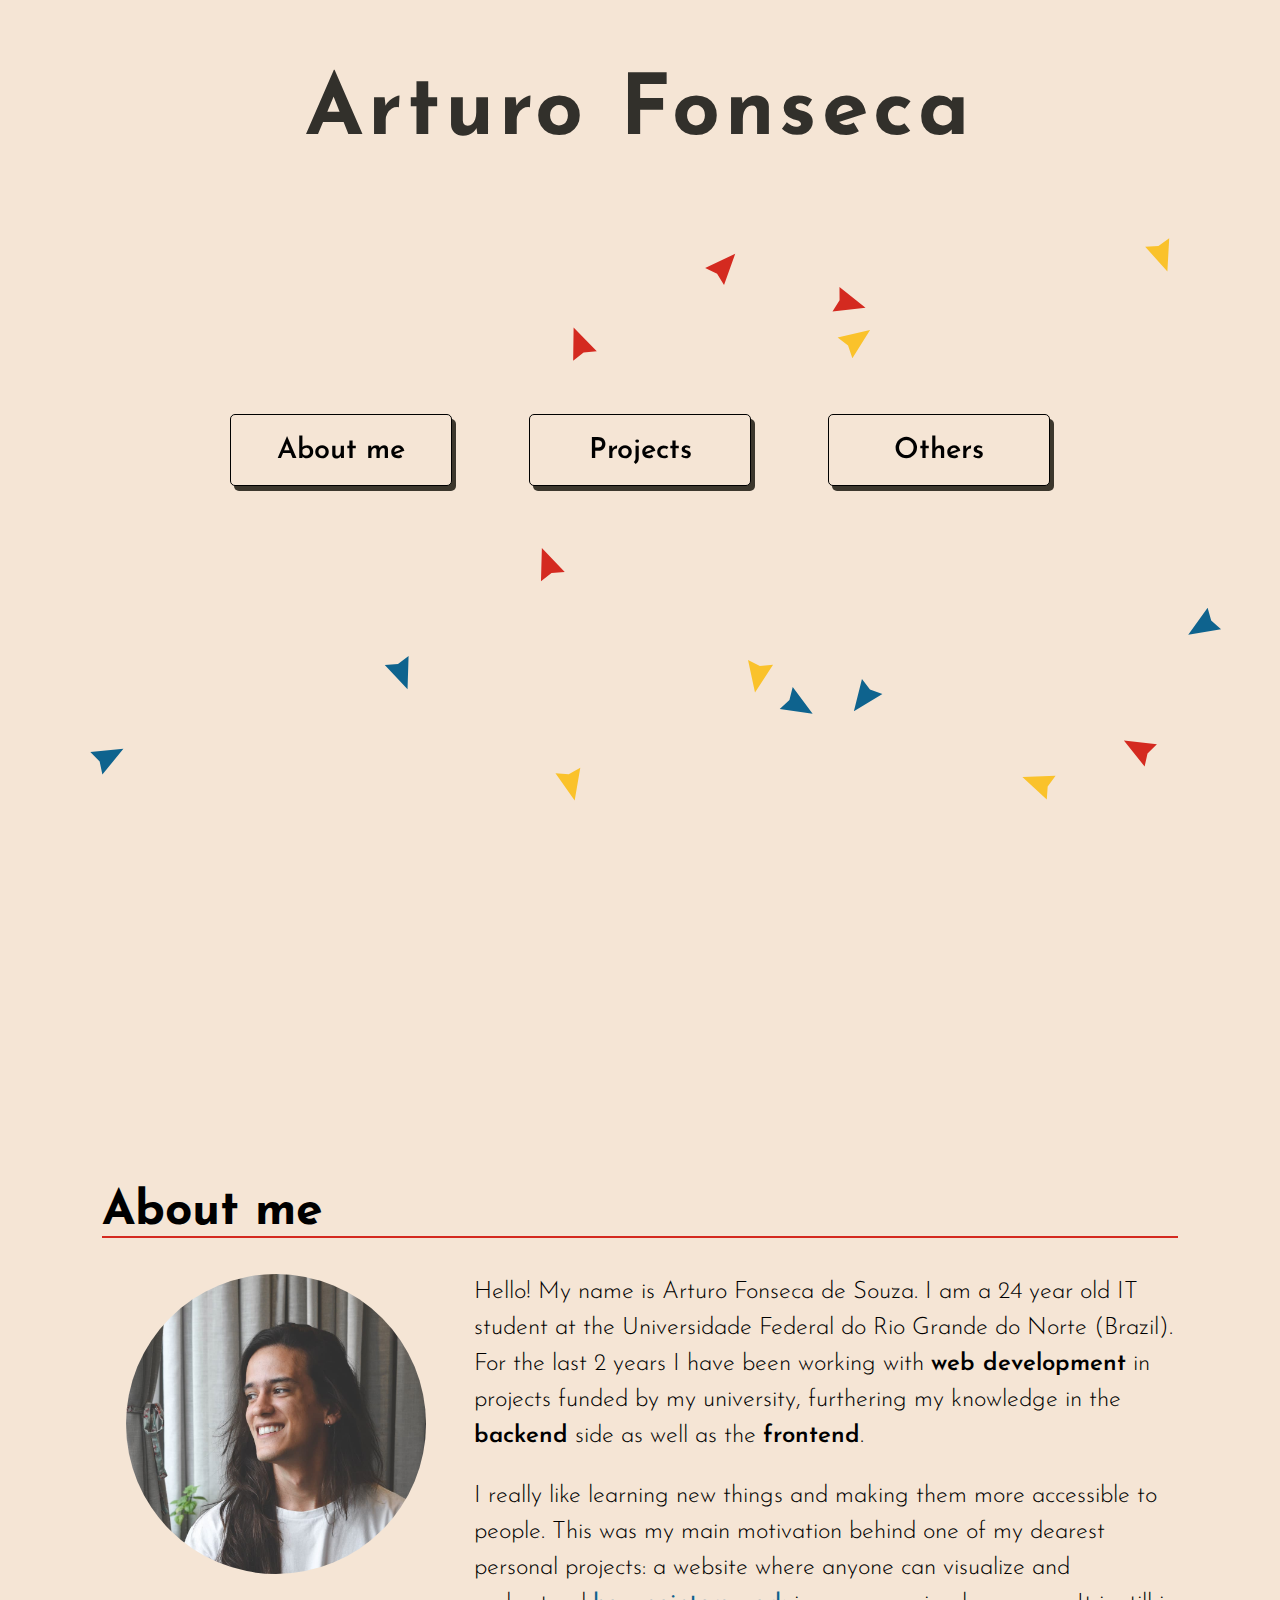
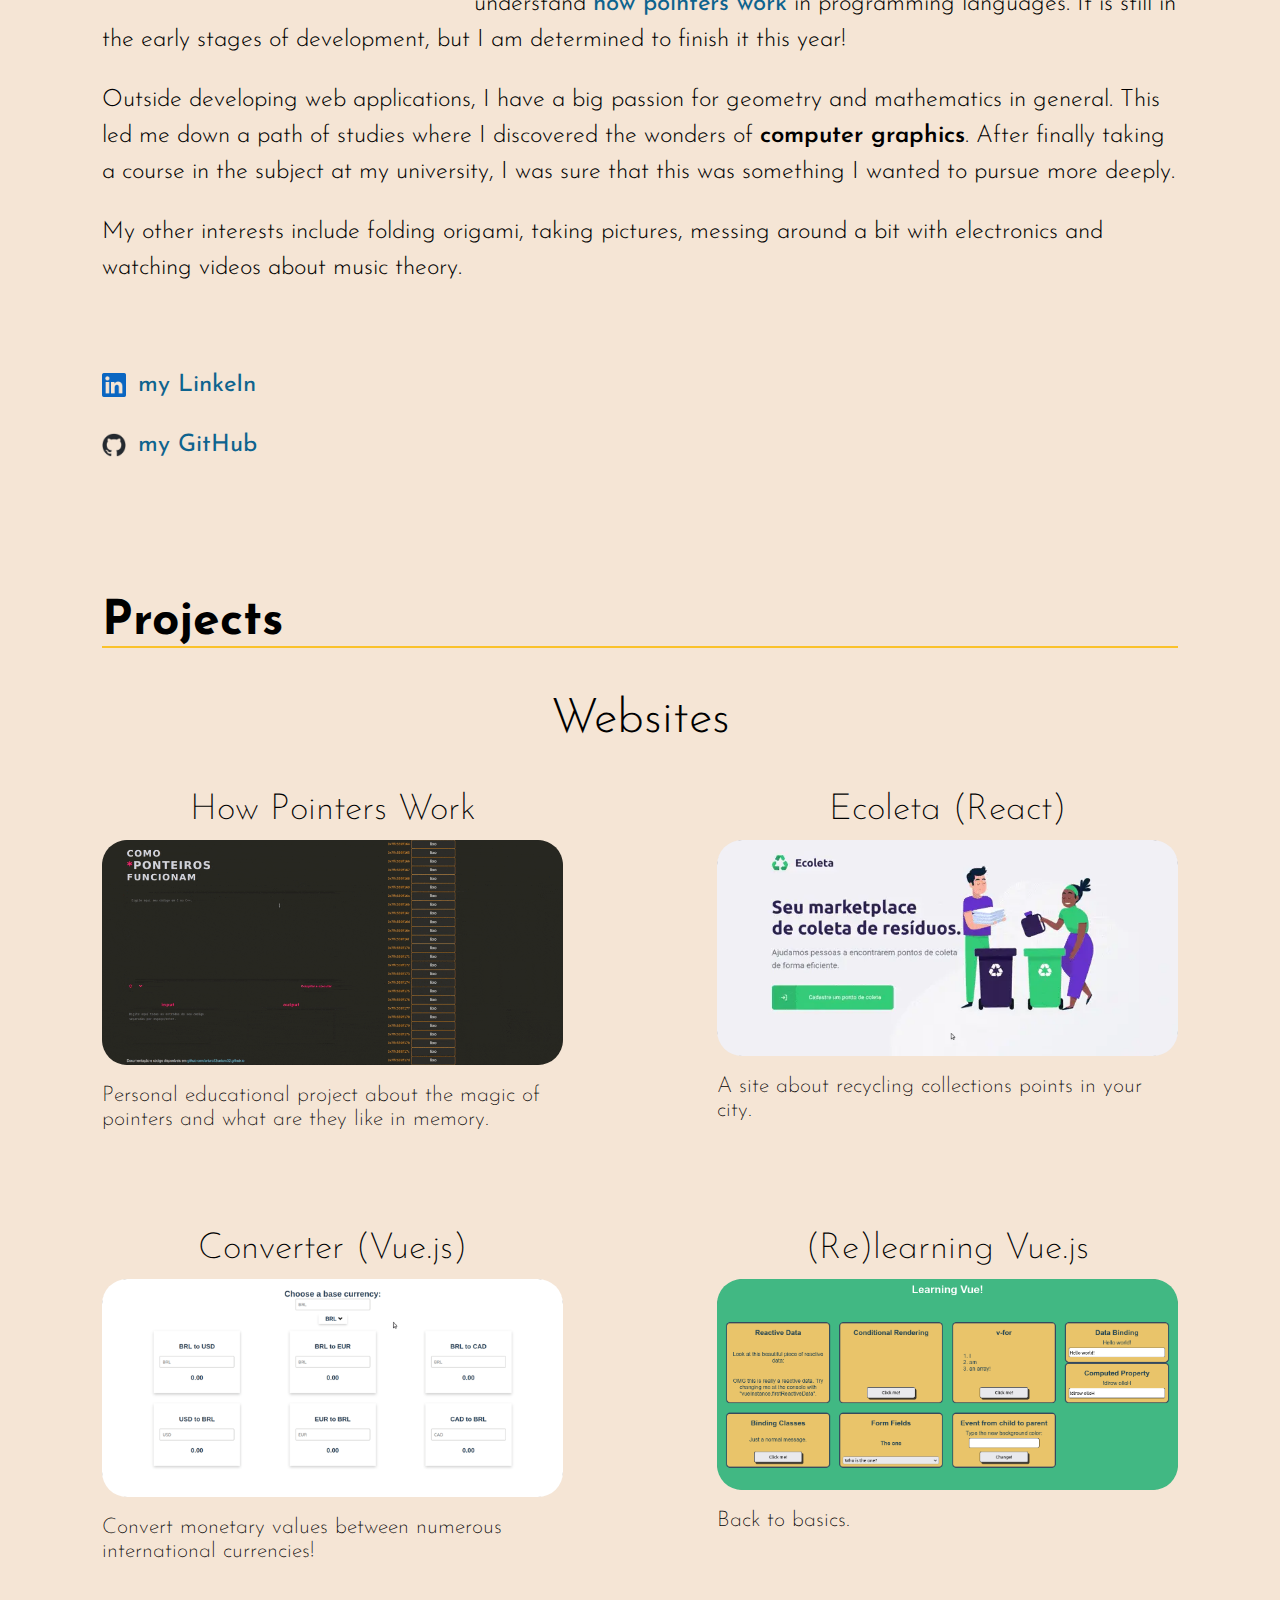
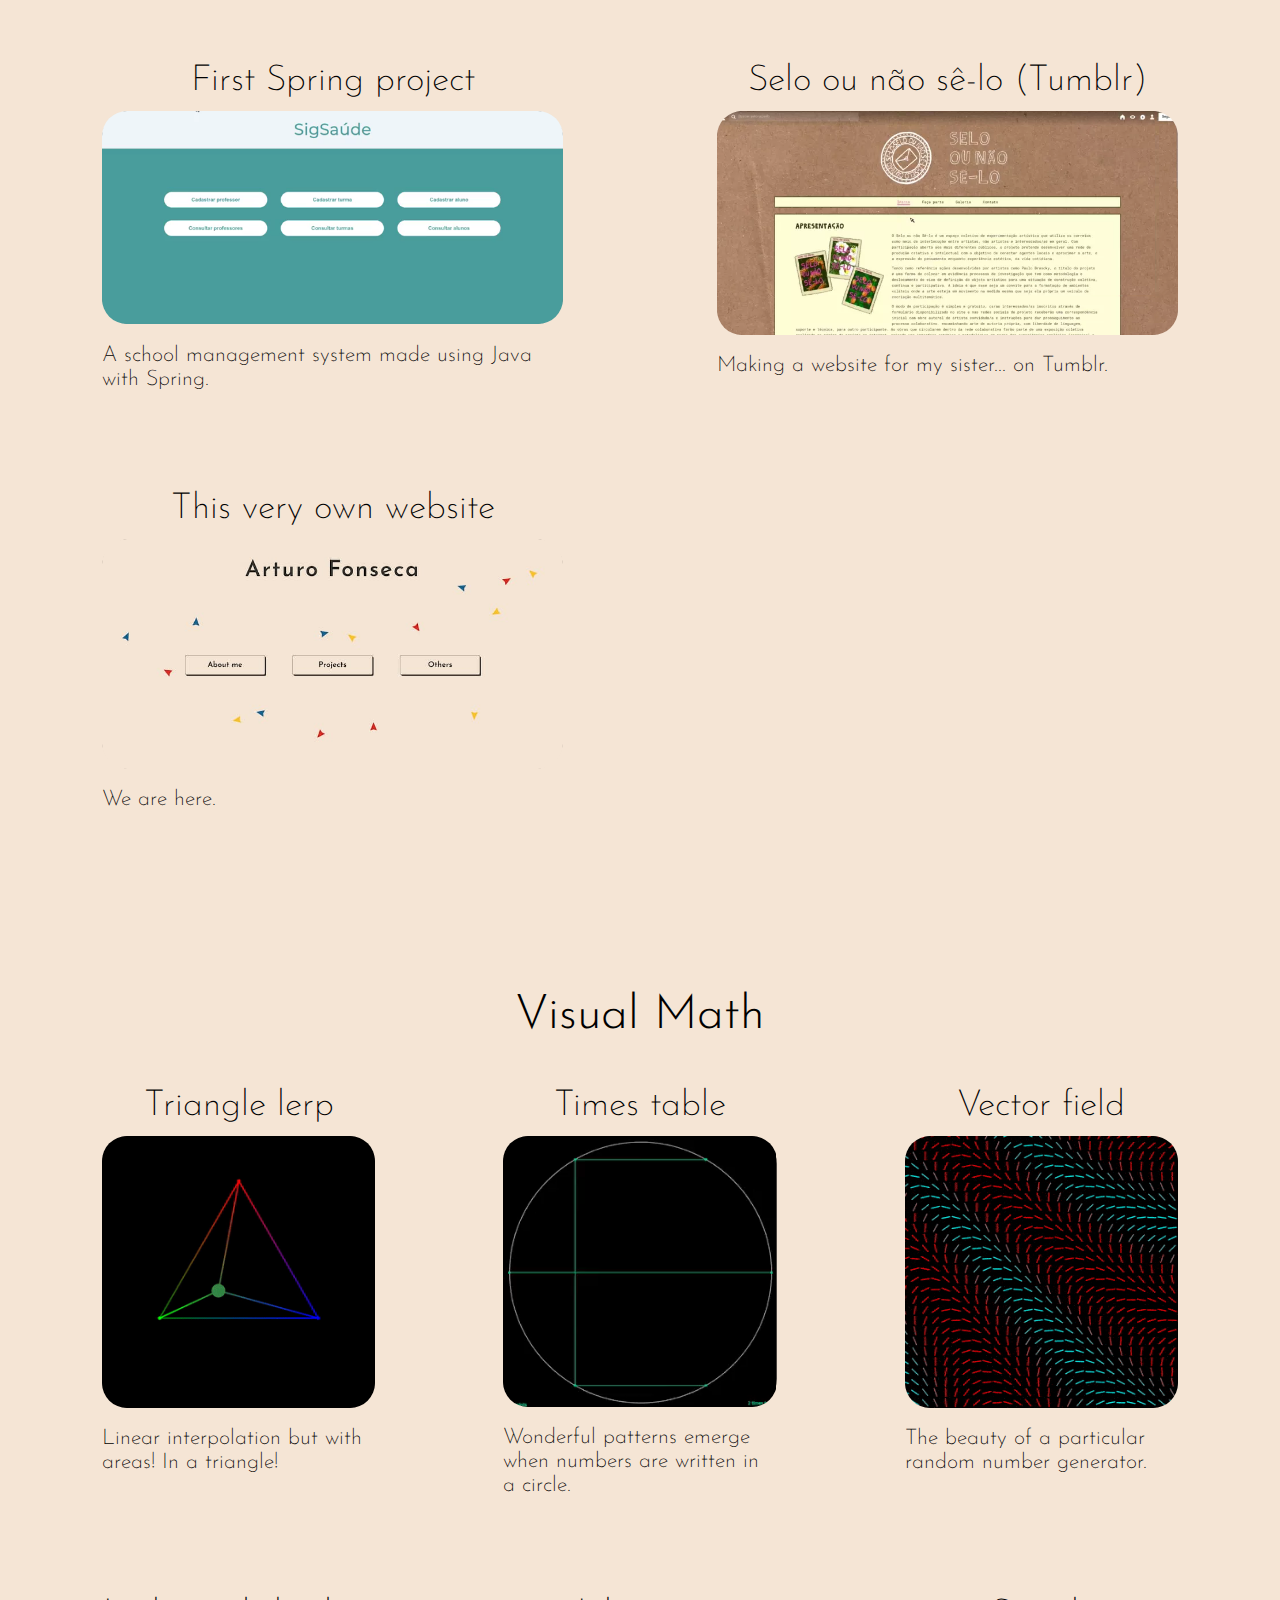
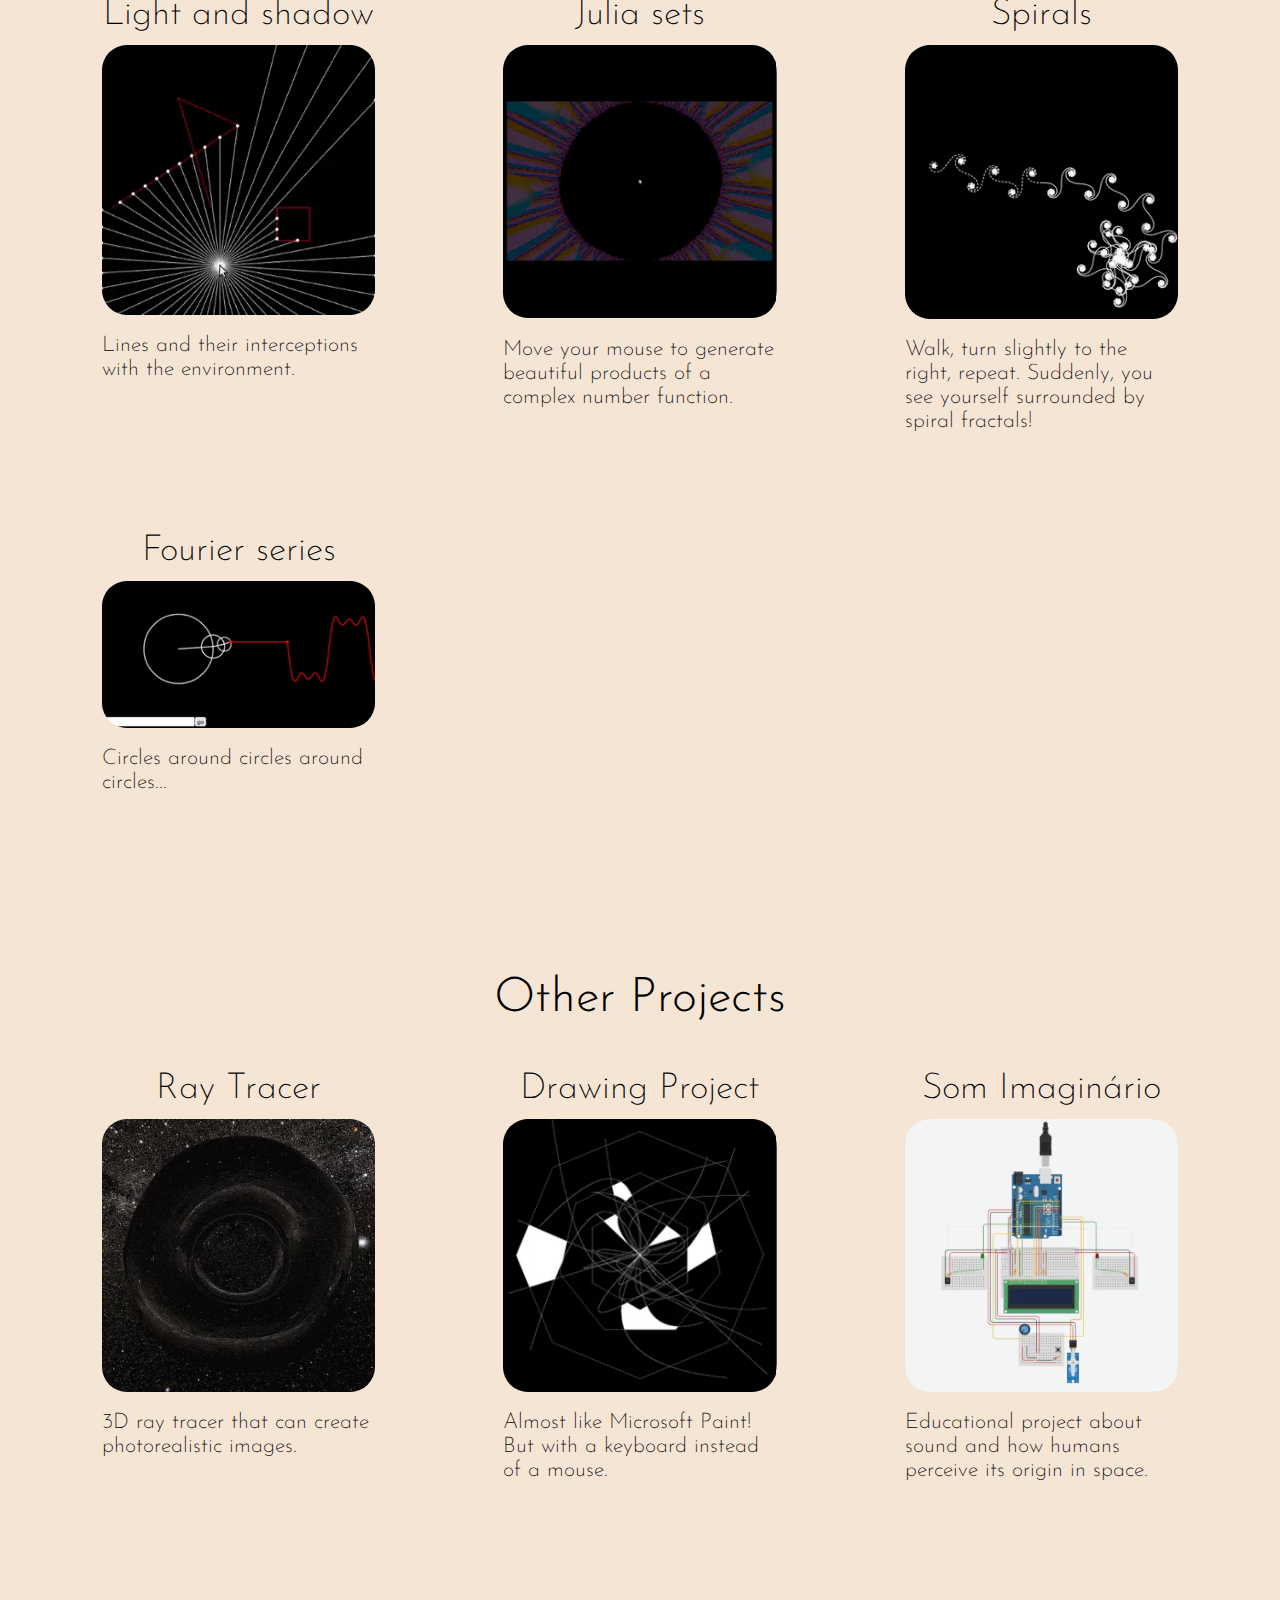
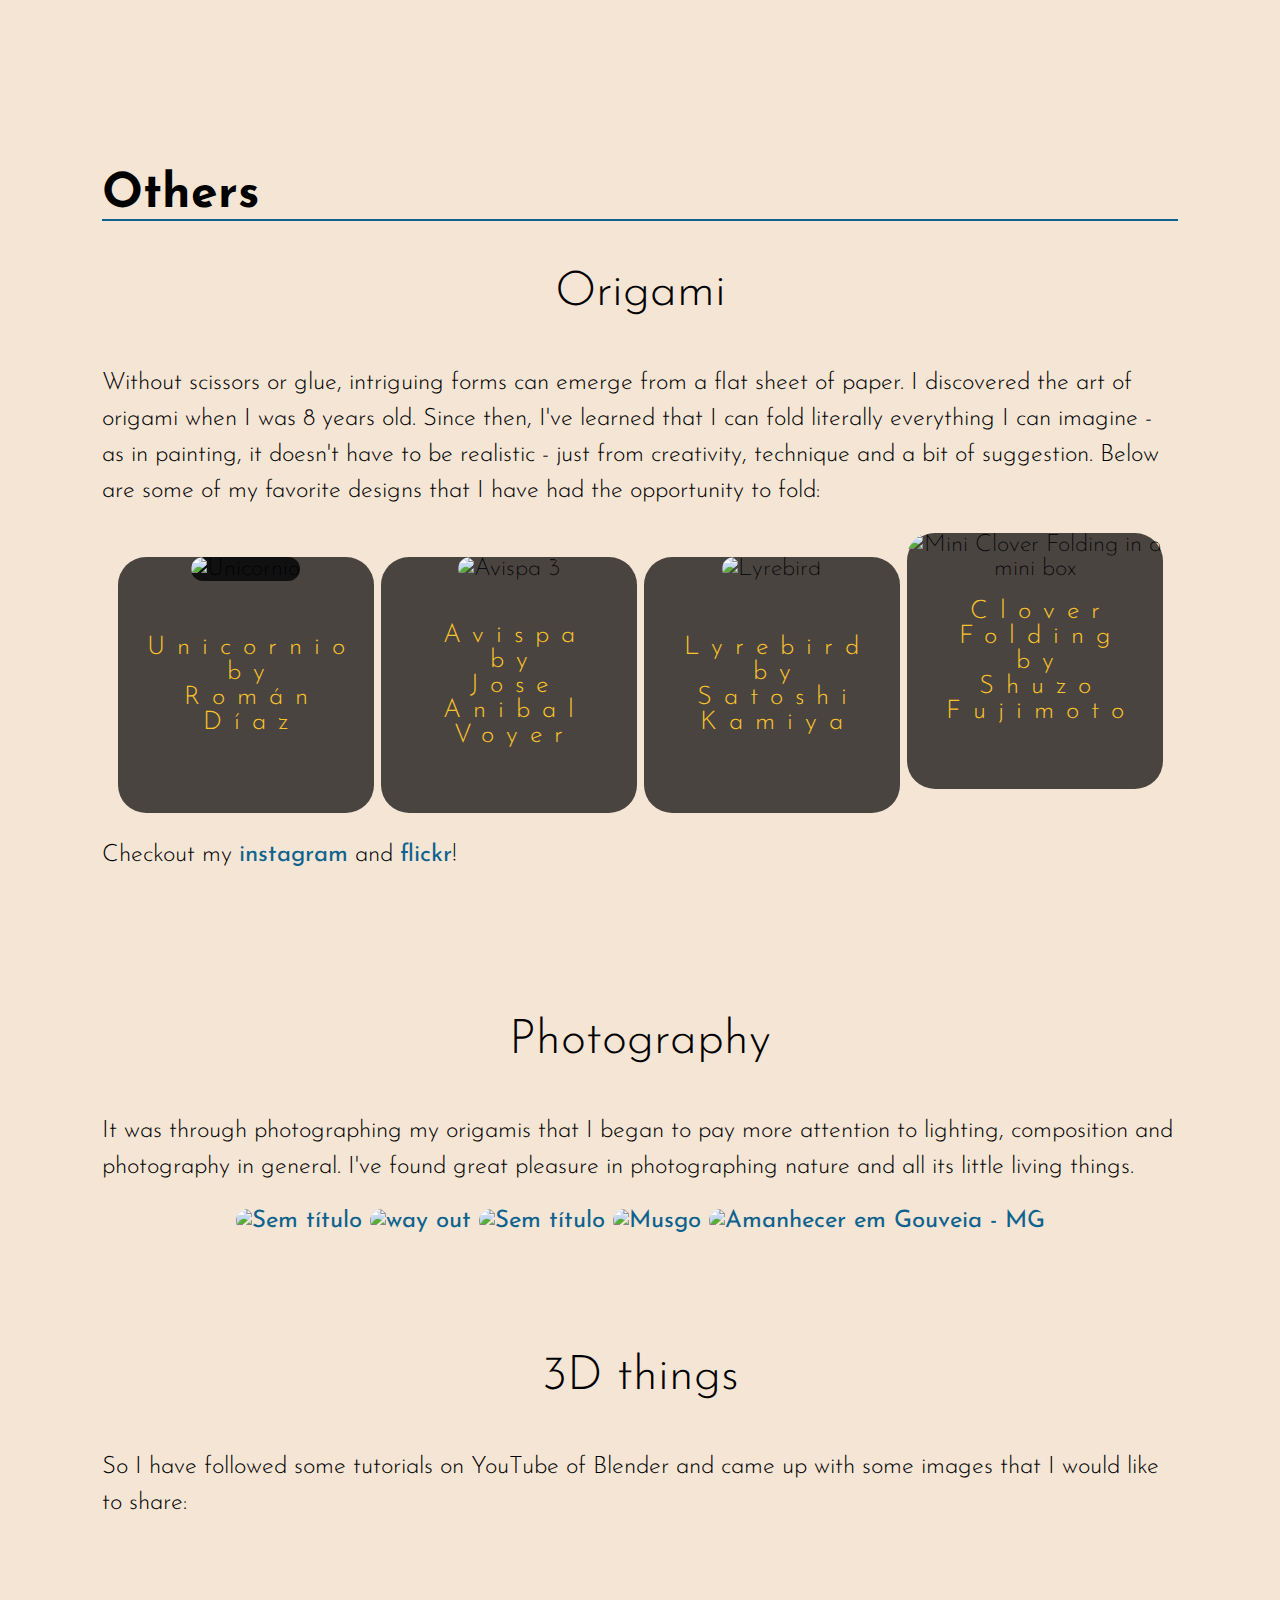
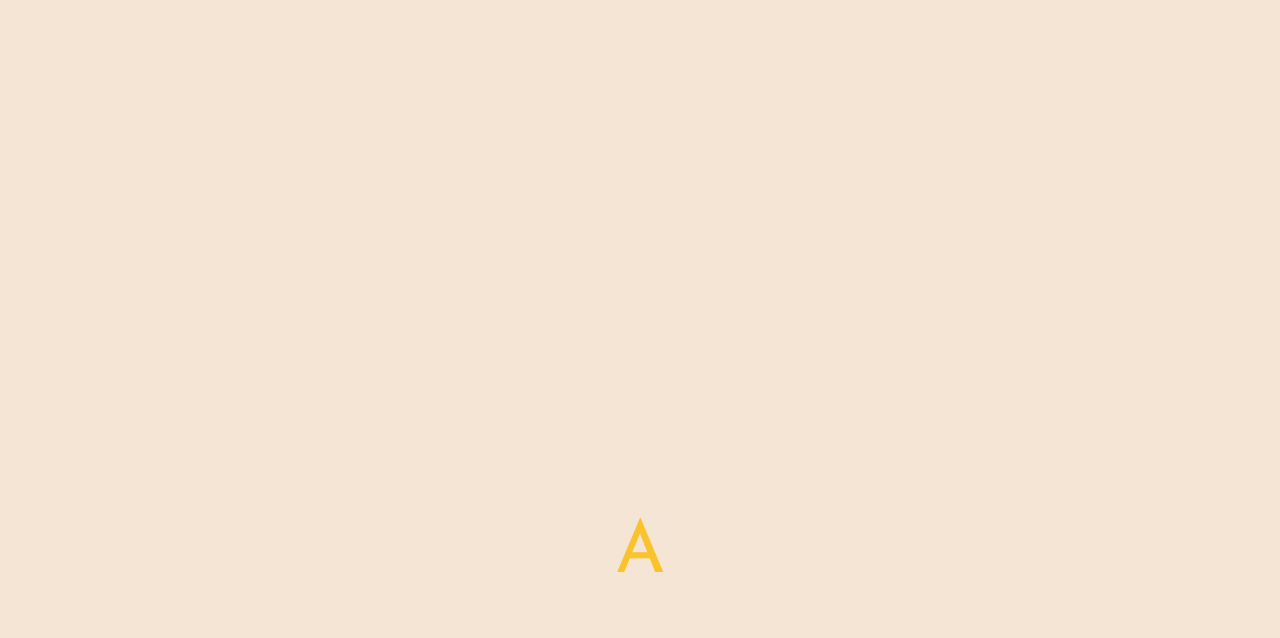
==== commit 8e24c086: "End translation of the projects section to portuguese" ====
--- a/index.html
+++ b/index.html
@@ -365,7 +365,7 @@
 							<div class="modal-content">
 								<h3 id="seloNaoSeloTitle">Selo ou não sê-lo (Tumblr)</h3>
 								<p>
-									My sister, <a href="https://luizafonseca.com/">Luiza Fonseca</a>, is a visual artist and designer
+									My sister, <a href="https://instagram.com/luiza_fs">Luiza Fonseca</a>, is a visual artist and designer
 									who sometimes asks me for help when she needs to make a website. It was no different when she
 									had to do a project about making collective art while connecting different artists through letters!
 								</p>
@@ -416,12 +416,14 @@
 								<p>
 									This portfolio was made motivated by the <a href="https://sgi.mit.edu/">Summer Geometry Initiative (SGI)</a>
 									by the Massachusetts Institute of Technology (MIT): a six-week summer research program about geometry
-									processing. At the moment I am waiting for the results of my application! :)
+									processing. Unfortunately I didn't enter the program, but all the experience that I
+									adquired in the proccess was extremely valueable for me. This site it's a proof of
+									that! :)
 								</p>
 
 								<p>
 									I made it without much JavaScript (or any of its frameworks/libraries) and tried to keep it simple and a little
-									bit unique. I am currently working on it and I am very focused in learning how to develop <em>accessible</em> websites,
+									bit unique. During development, I focused in learning how to develop <em>accessible</em> websites,
 									especially for people who use the keyboard and screen readers to navigate on the web.
 								</p>
 
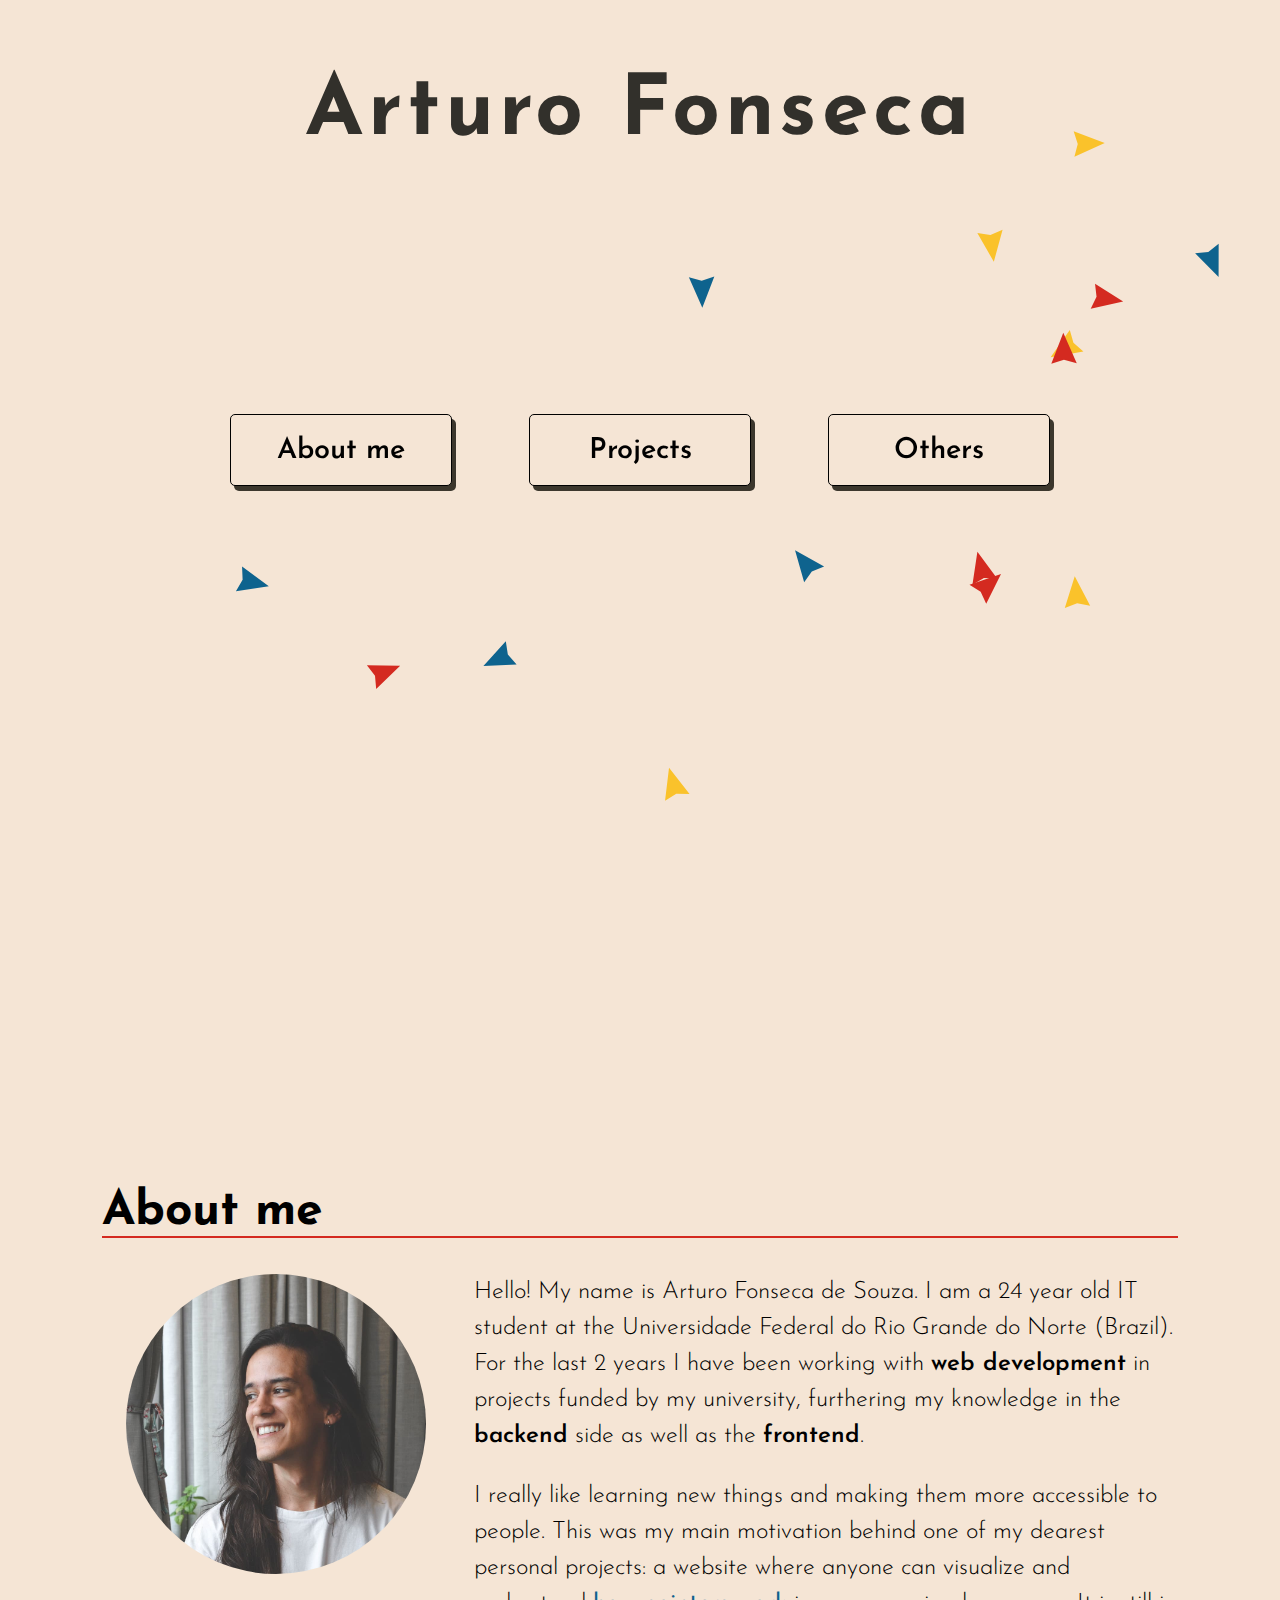
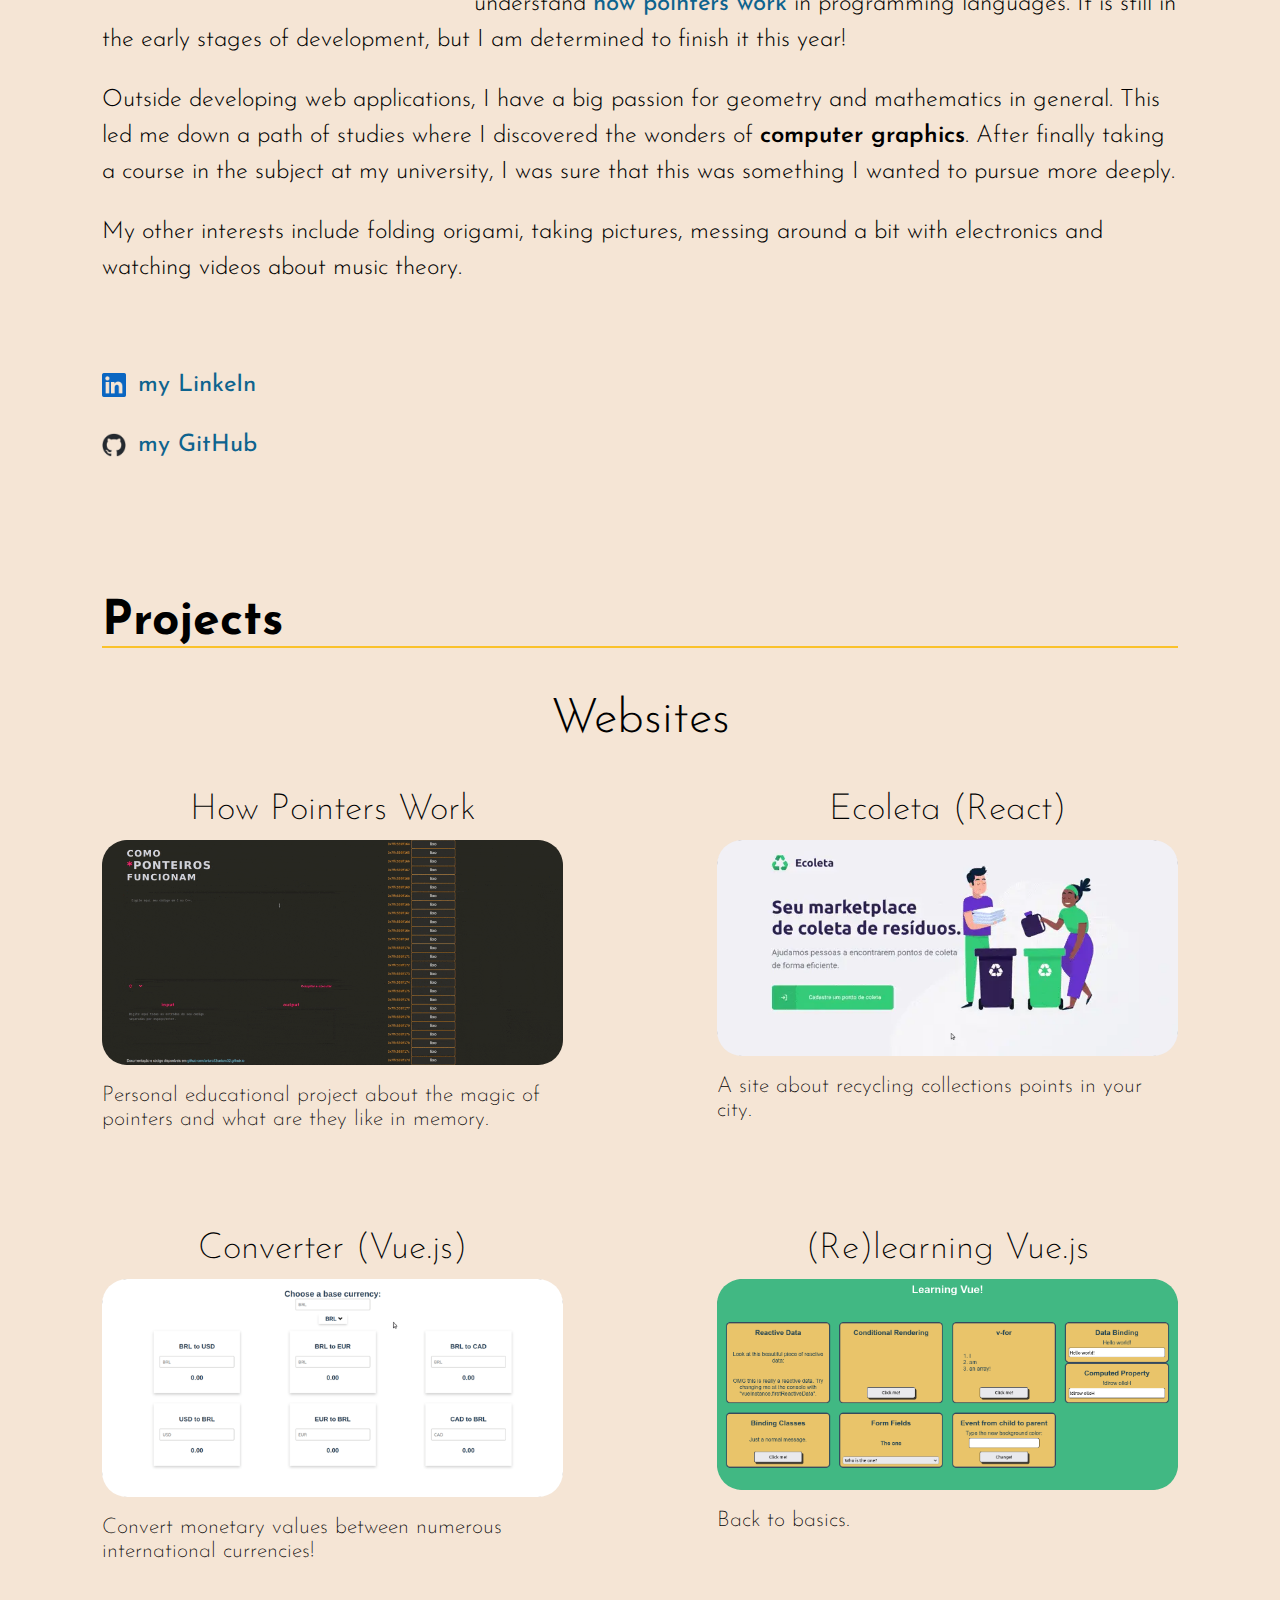
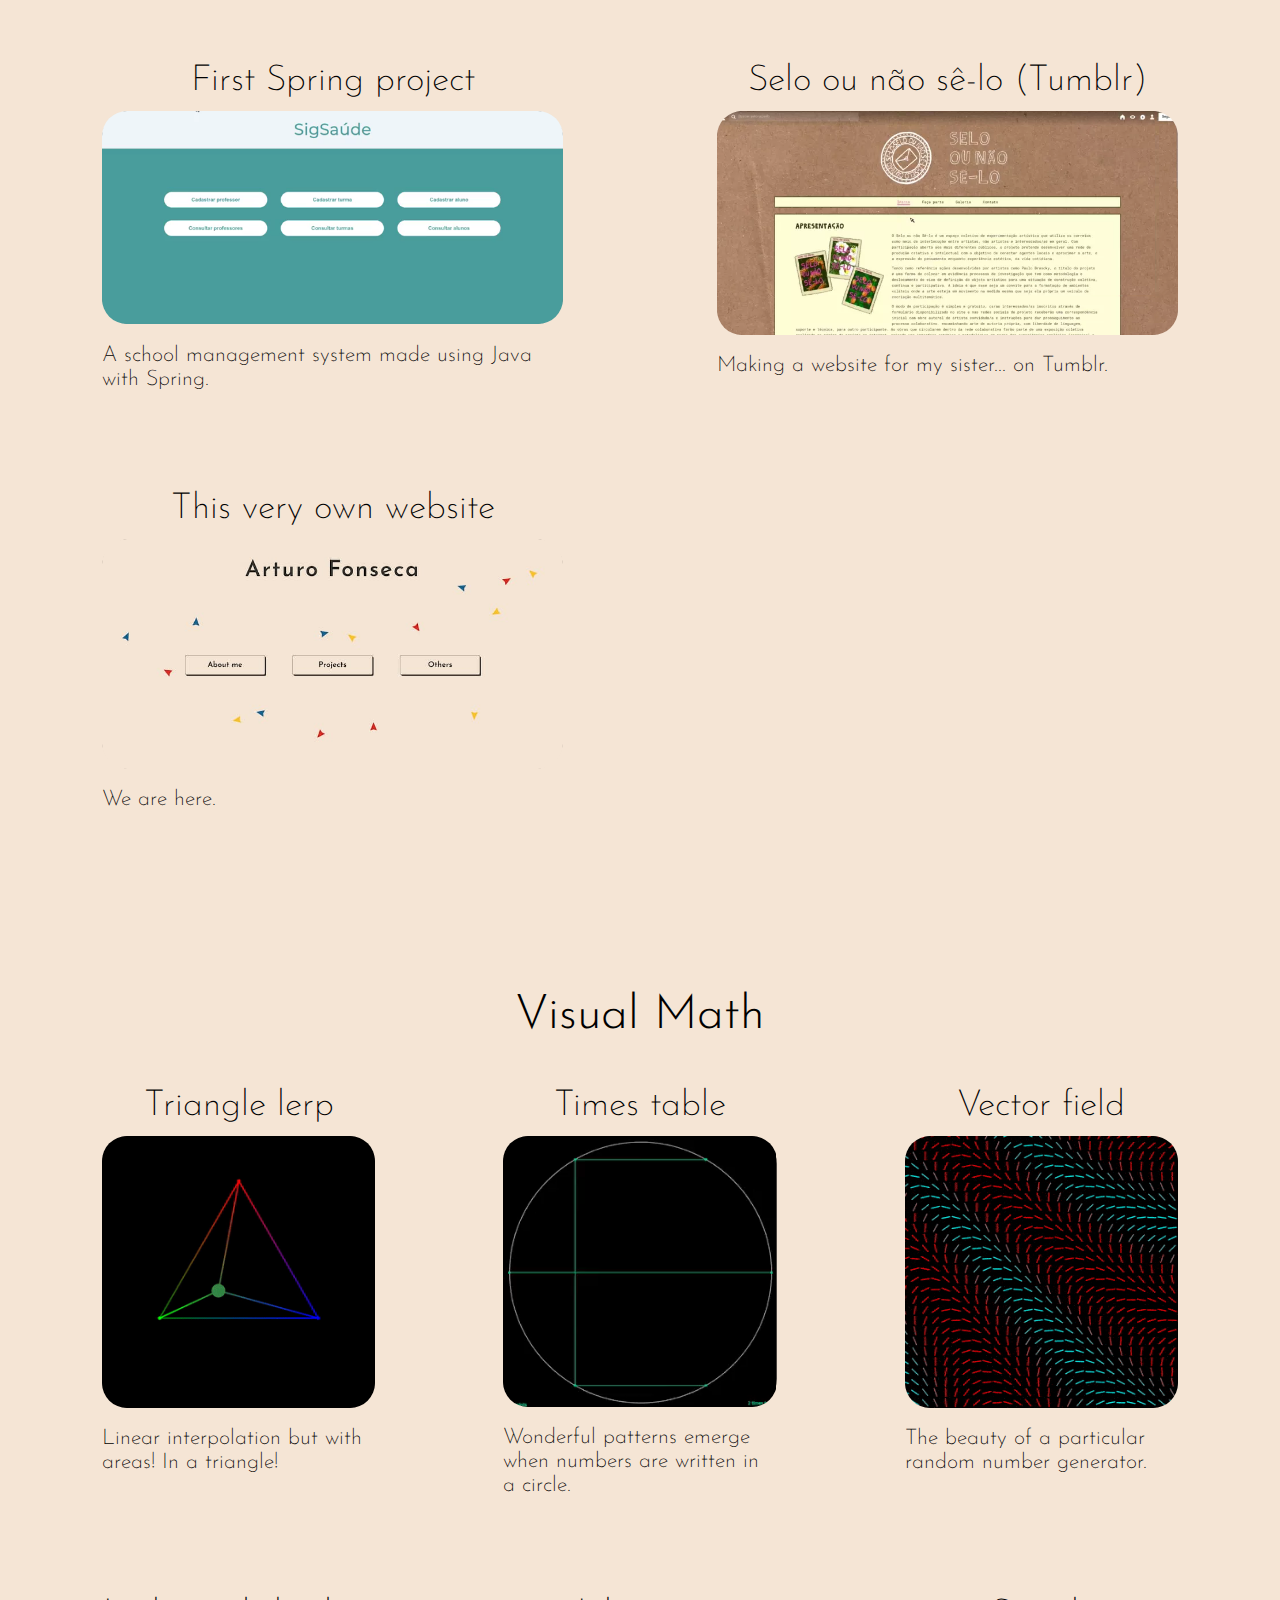
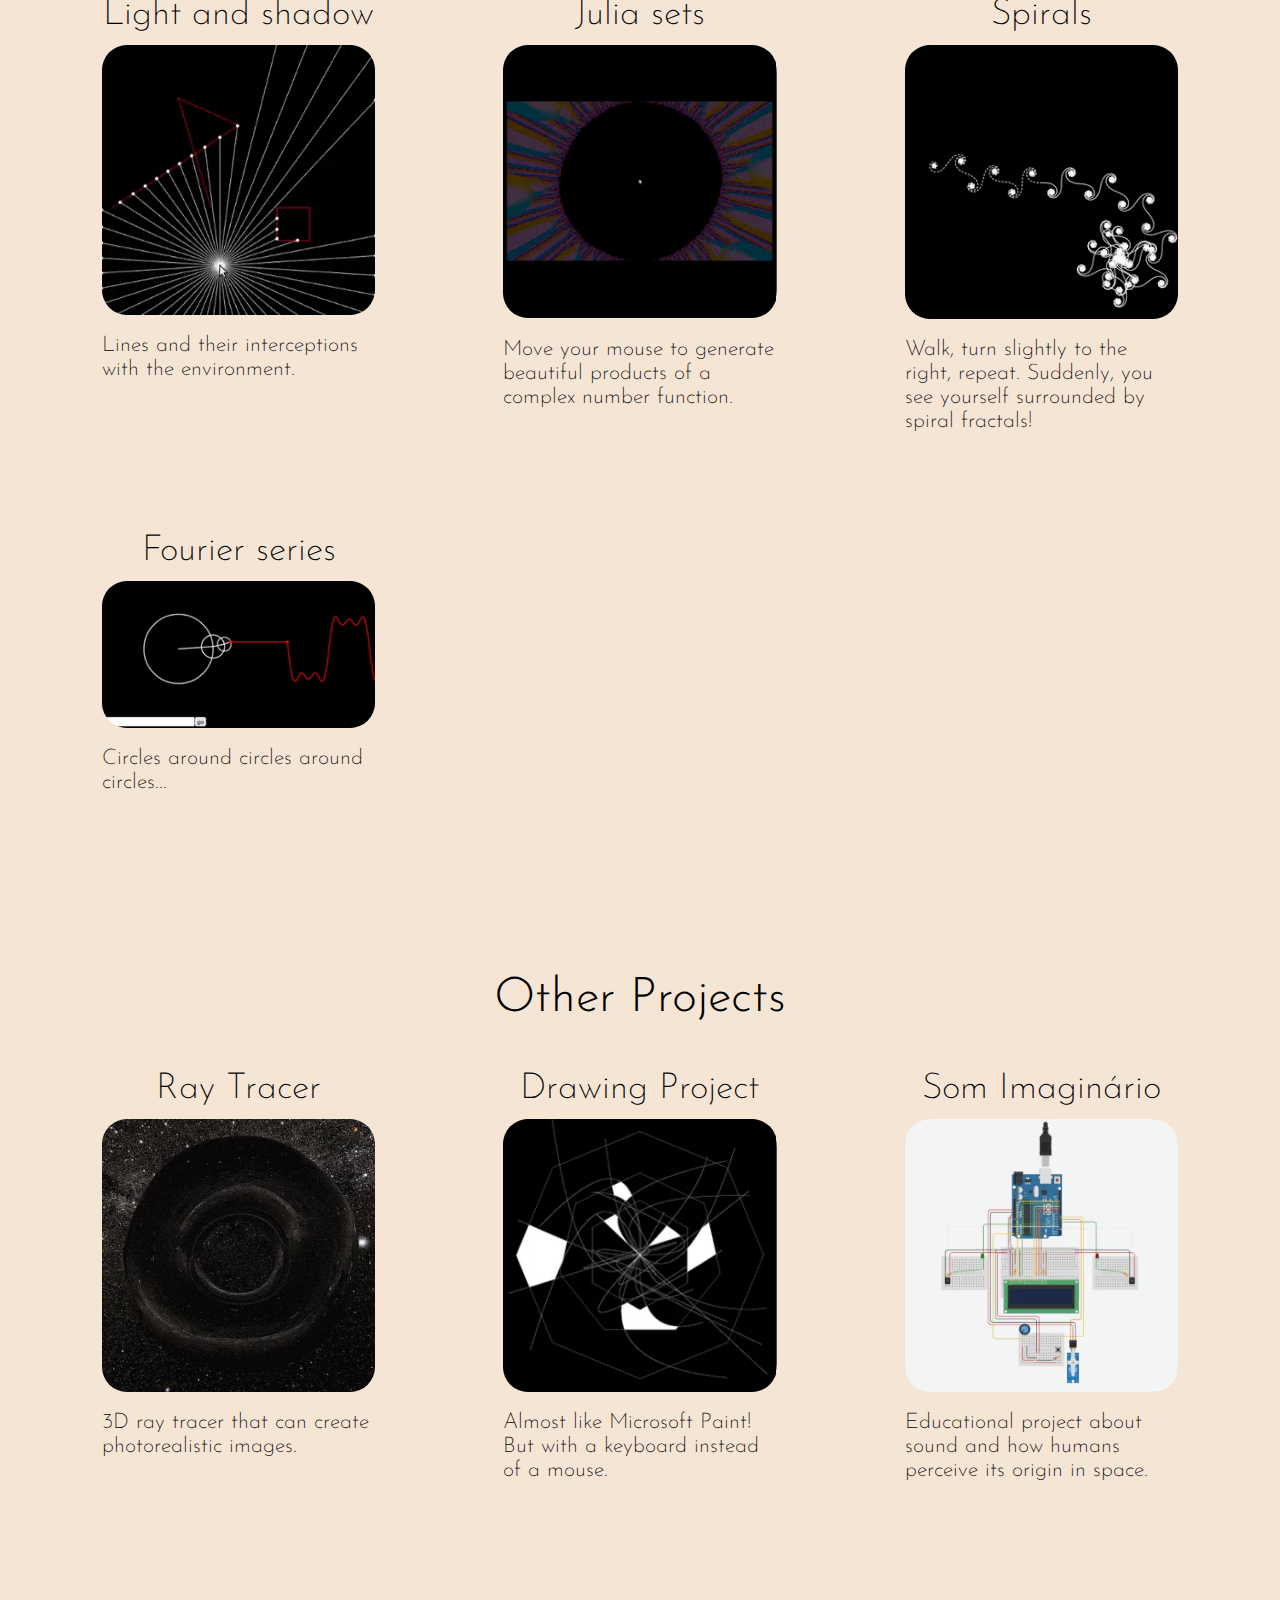
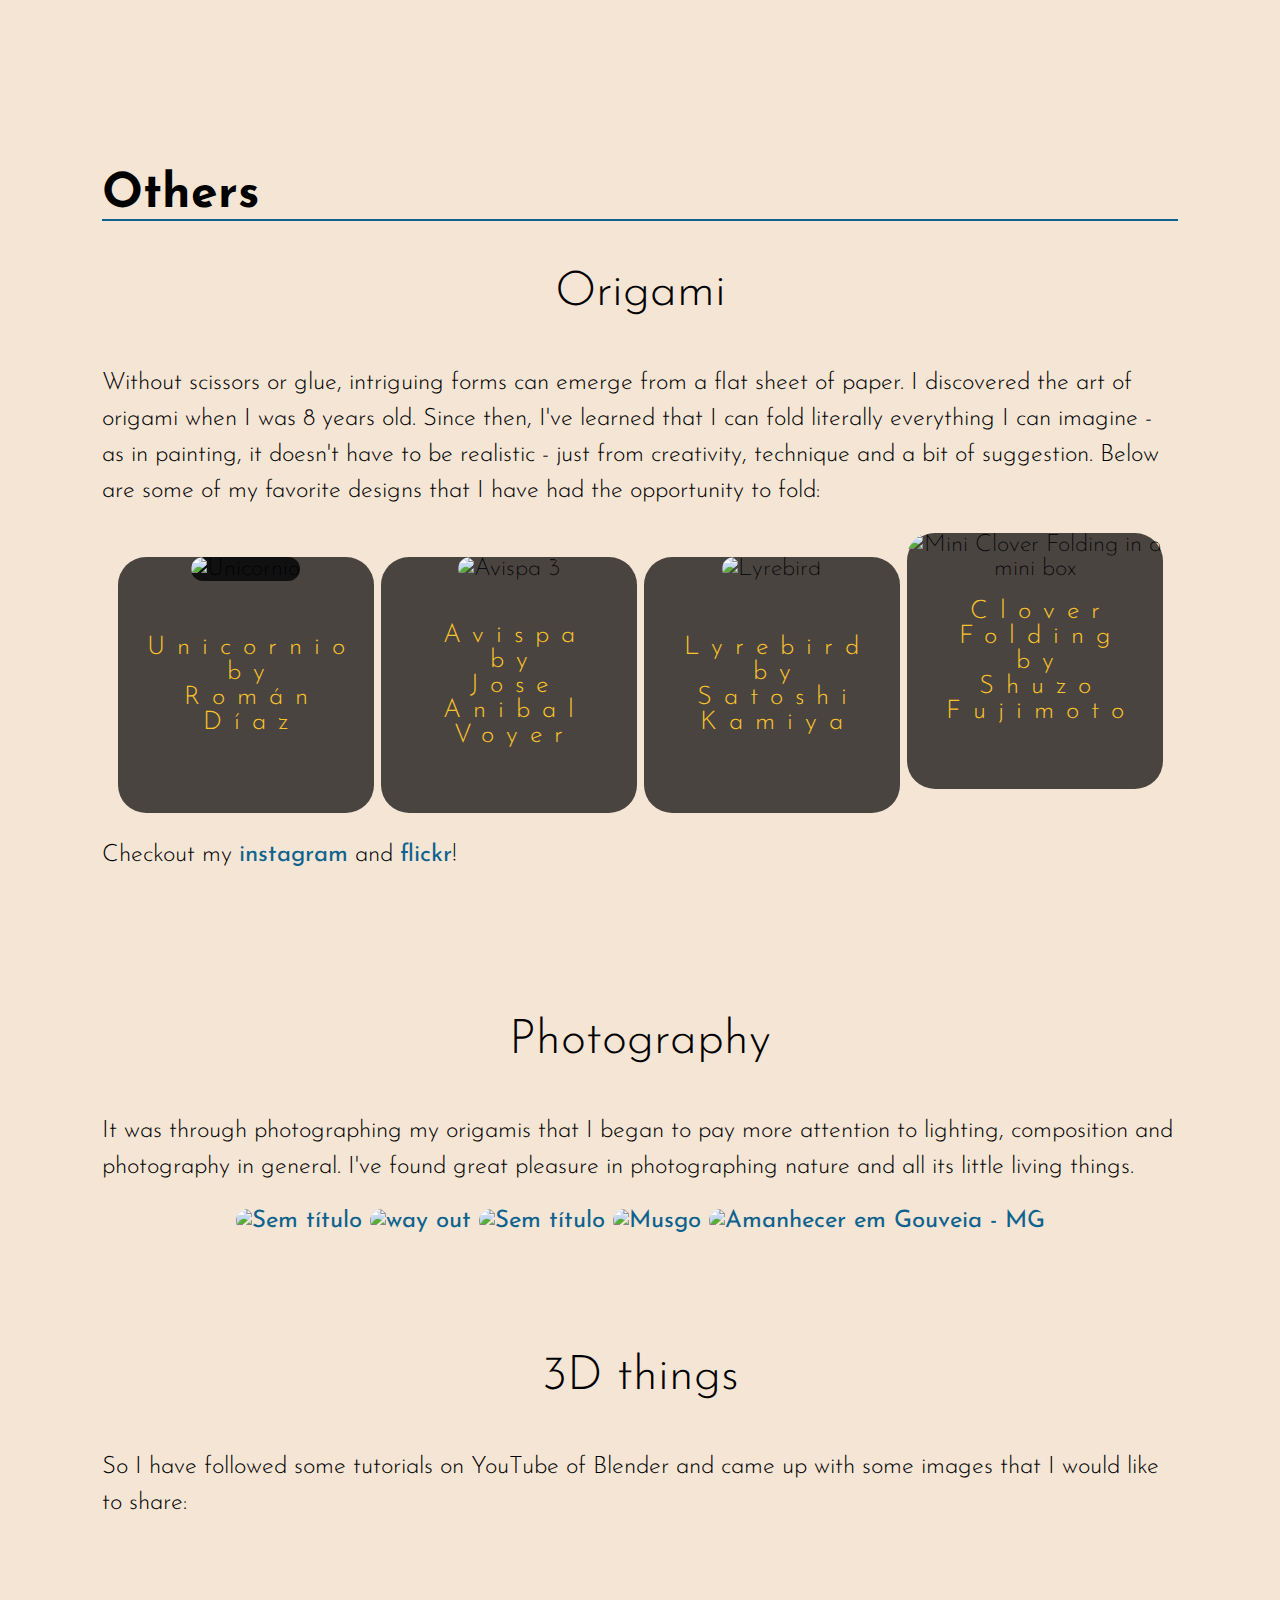
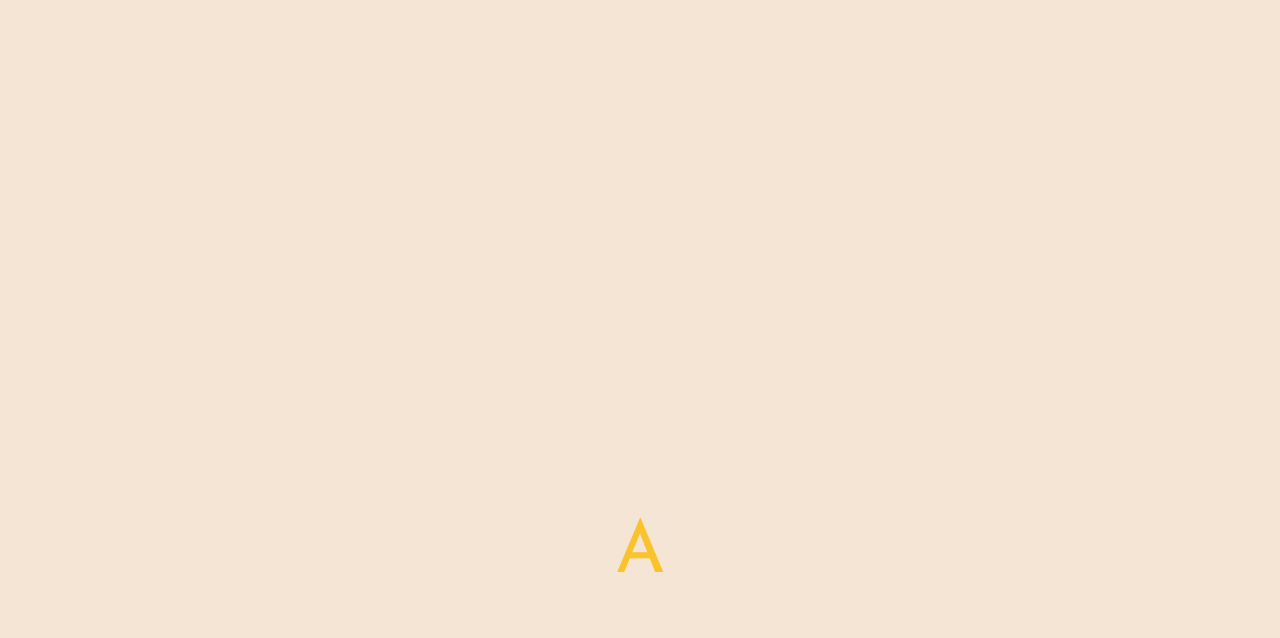
==== commit 5d612e18: "Translate 4 articles from the visual math section to portuguese" ====
--- a/index.html
+++ b/index.html
@@ -521,7 +521,7 @@
 									4, 3 connects to 6, and so on. In the image below we only have 12 numbers. So, from 6 and beyond we
 									do what's called clock arithmetic, or more precisely, modular arithmetic. 0 is 12, 1 is 13, 2 is 14,
 									and so on... This relation between the numbers is called <em>congruence</em>. That's why 6 connects
-									to 0 and 7 connects to 2. We can called it the <em>2 time table module 12</em>:
+									to 0 and 7 connects to 2. We can call it the <em>2 times table module 12</em>:
 								</p>
 								<img loading="lazy" src="media/miniatures/times-table/2-times-table-with-numbers.png" style="width: 500px;" alt="A circle with 10
 								green lines connecting 12 labeled numbers on its circumference from 0 to 11. They form an image that is
@@ -611,7 +611,7 @@
 
 						<dialog class="project-details modal" aria-modal="true" aria-labelledby="perlinNoiseTitle">
 							<div class="modal-content">
-								<h3 id="perlinNoiseTitle">Perlin noise</h3>
+								<h3 id="perlinNoiseTitle">Vector field</h3>
 								<p>
 									I was first introduced to p5.js through the videos of <a href="https://shiffman.net/">Daniel Shiffman</a>,
 									one of the directors of <a href="https://processingfoundation.org/">The Processing Foundation</a>. In his
@@ -669,9 +669,15 @@
 								<h3 id="lightAndShadowTitle">Light and shadow</h3>
 								<p>
 									This one I got from the <a href="https://ncase.me/sight-and-light/">Nicky Case's article Sight and Light</a>.
-									It is all about how you can simulate light and its shadows for games. I had followed just half of the tutorial.
-									Ah, I also have done this... thing:
-								</p>
+									It is all about how you can simulate light and its shadows for games. I had followed
+									just half of the tutorial and produced the interaction below:
+								</p>
+
+								<button class="code-button colorful play-button">PLay it</button>
+								<div id="lightShadowCanvas" class="interactiveCode"></div>
+								<button class="code-button colorful stop-button" style="display: none;">Stop</button>
+
+								<p>Ah, I also have done this... thing:</p>
 
 								<div class="media-with-description">
 									<div class="gif-with-toggle">
@@ -1350,6 +1356,9 @@
 			}
 		</script>
 
+		<!-- Light and shadow -->
+		<script src="p5js/lightShadow.js"></script>
+
 		<!-- Fourier -->
 		<script src="p5js/fourier.js"></script>
 
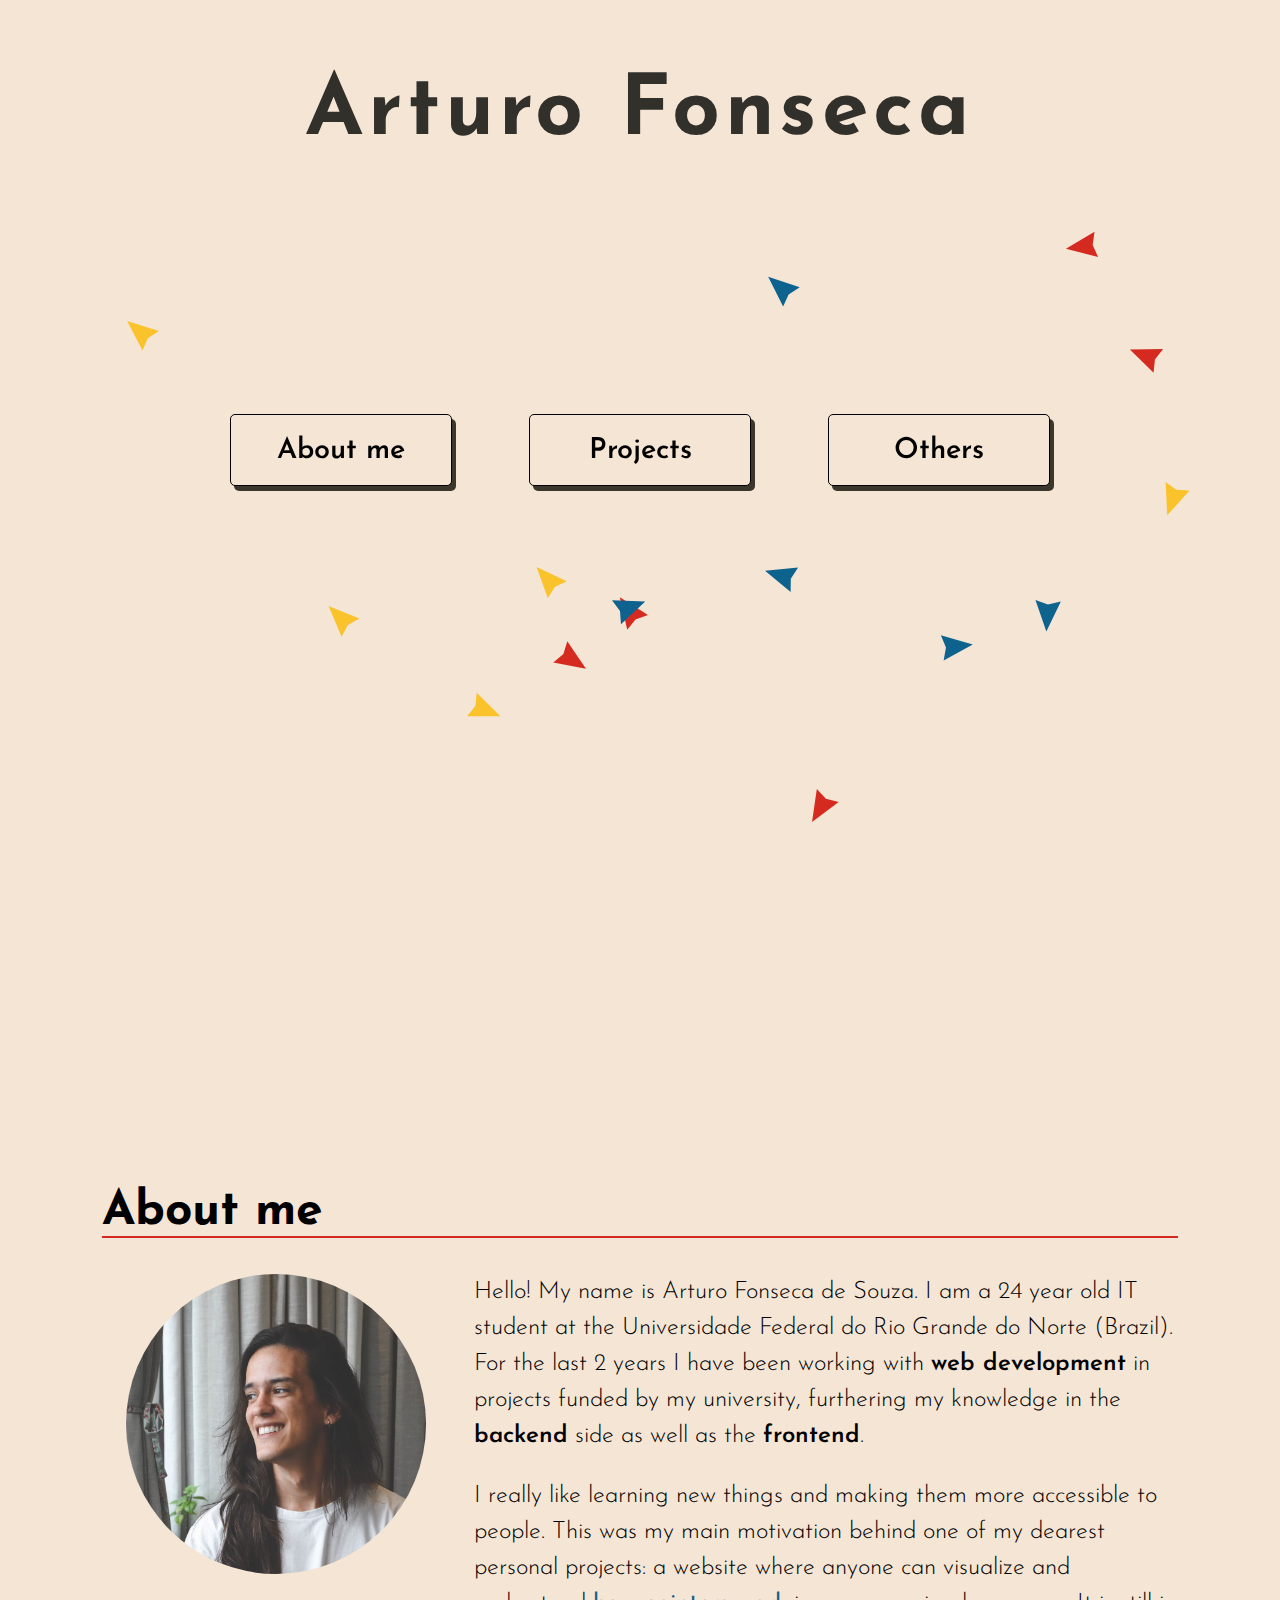
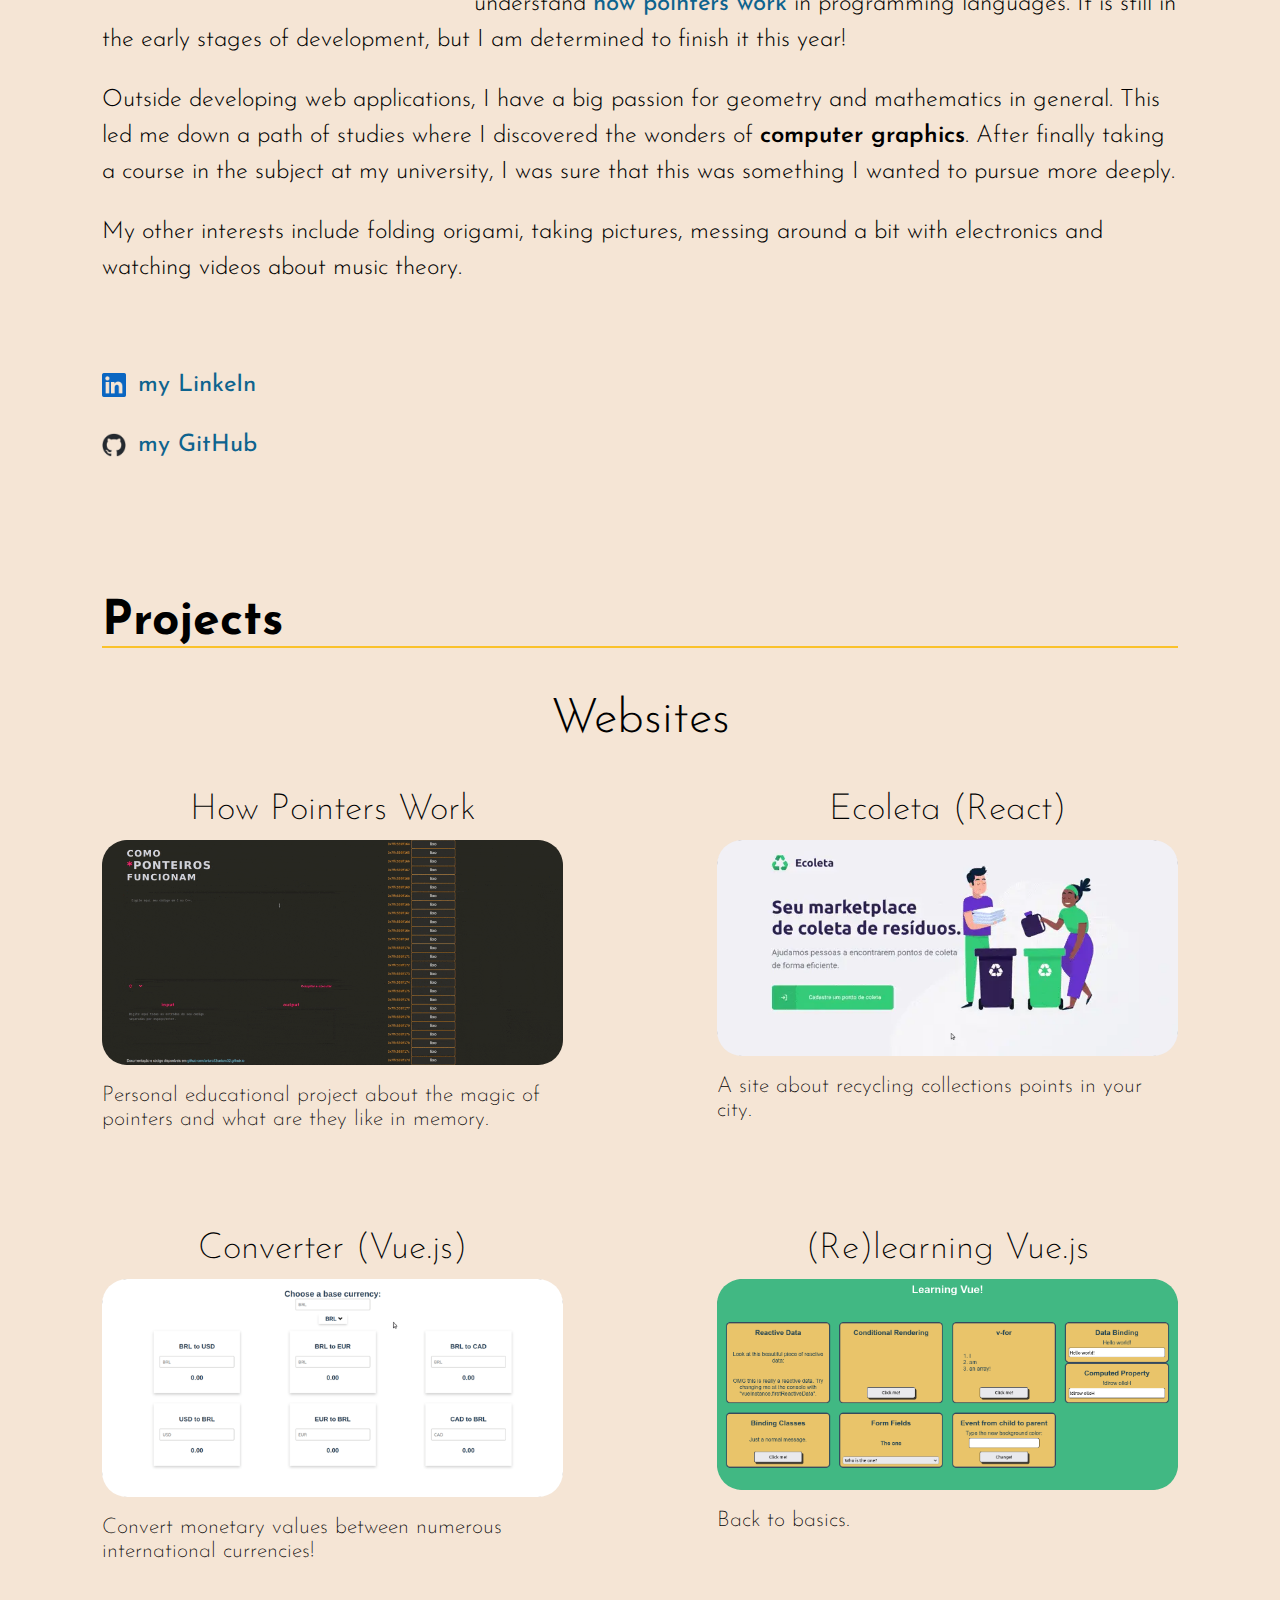
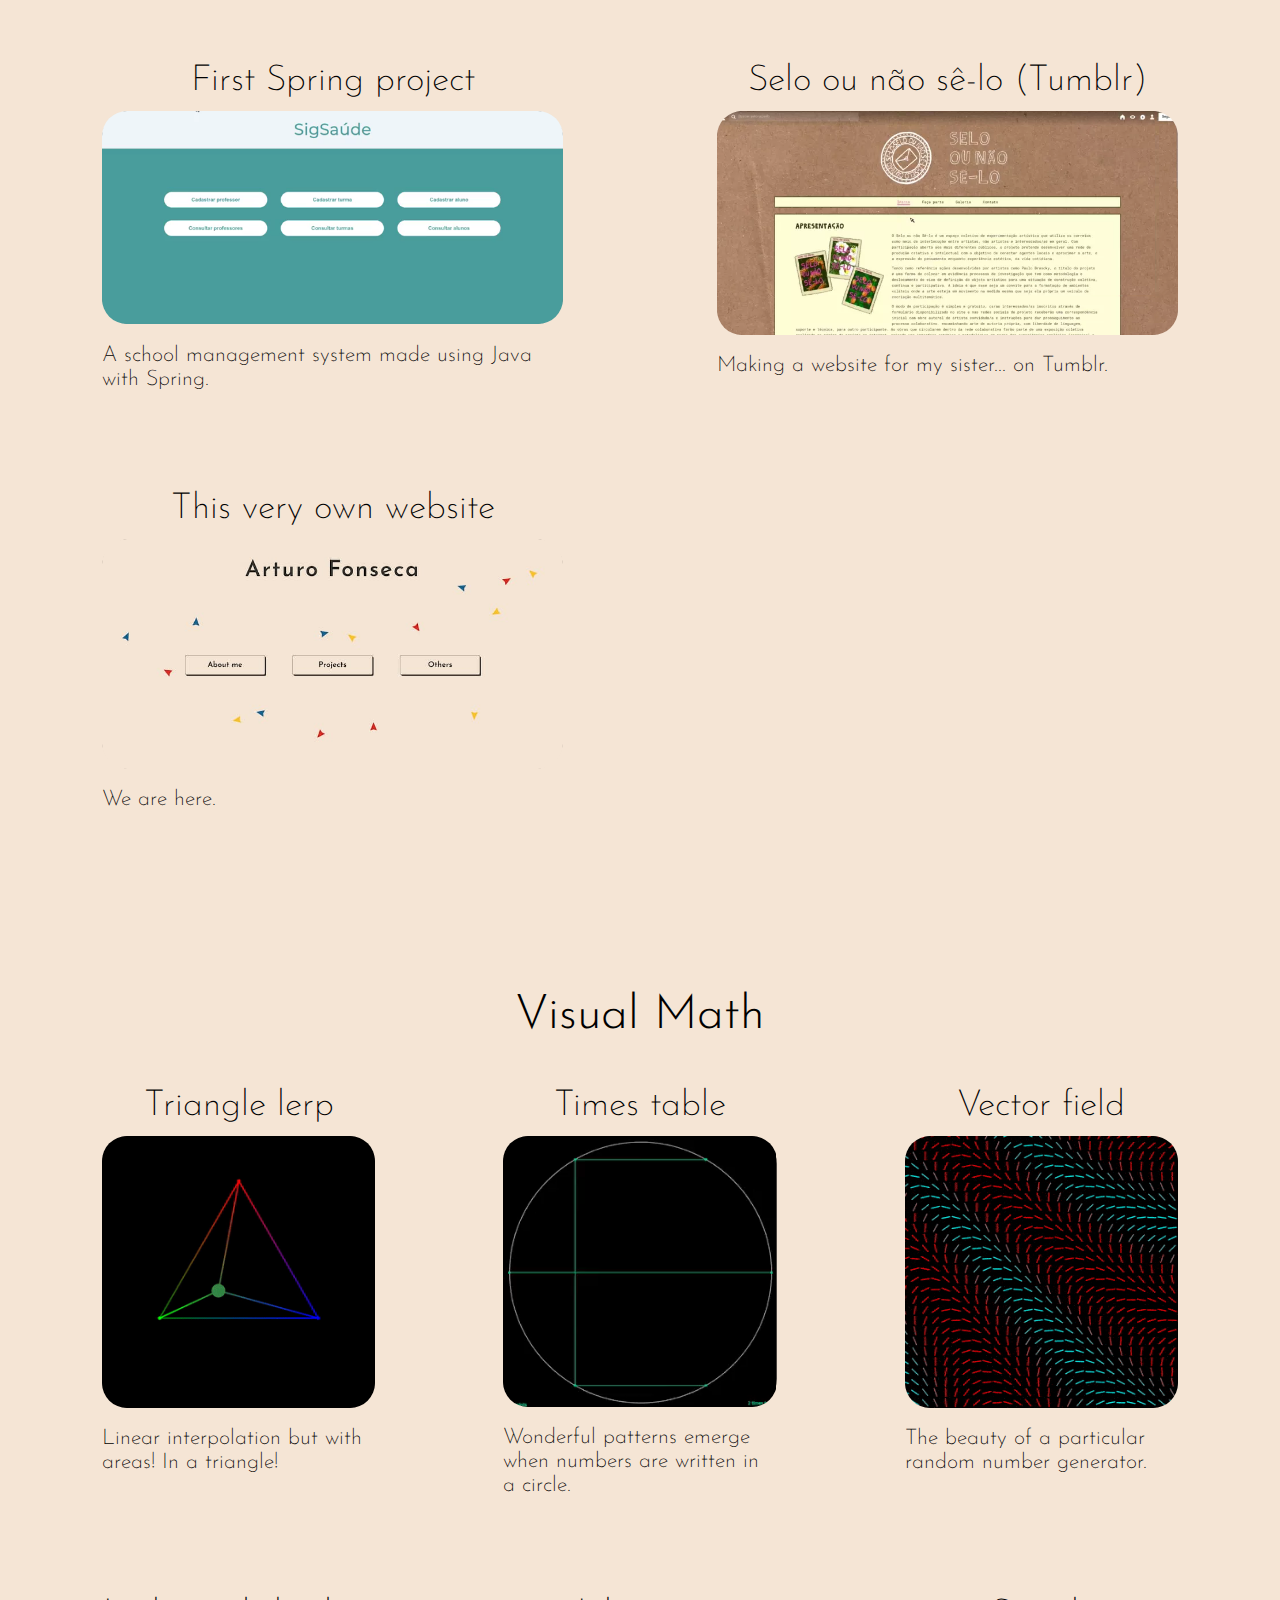
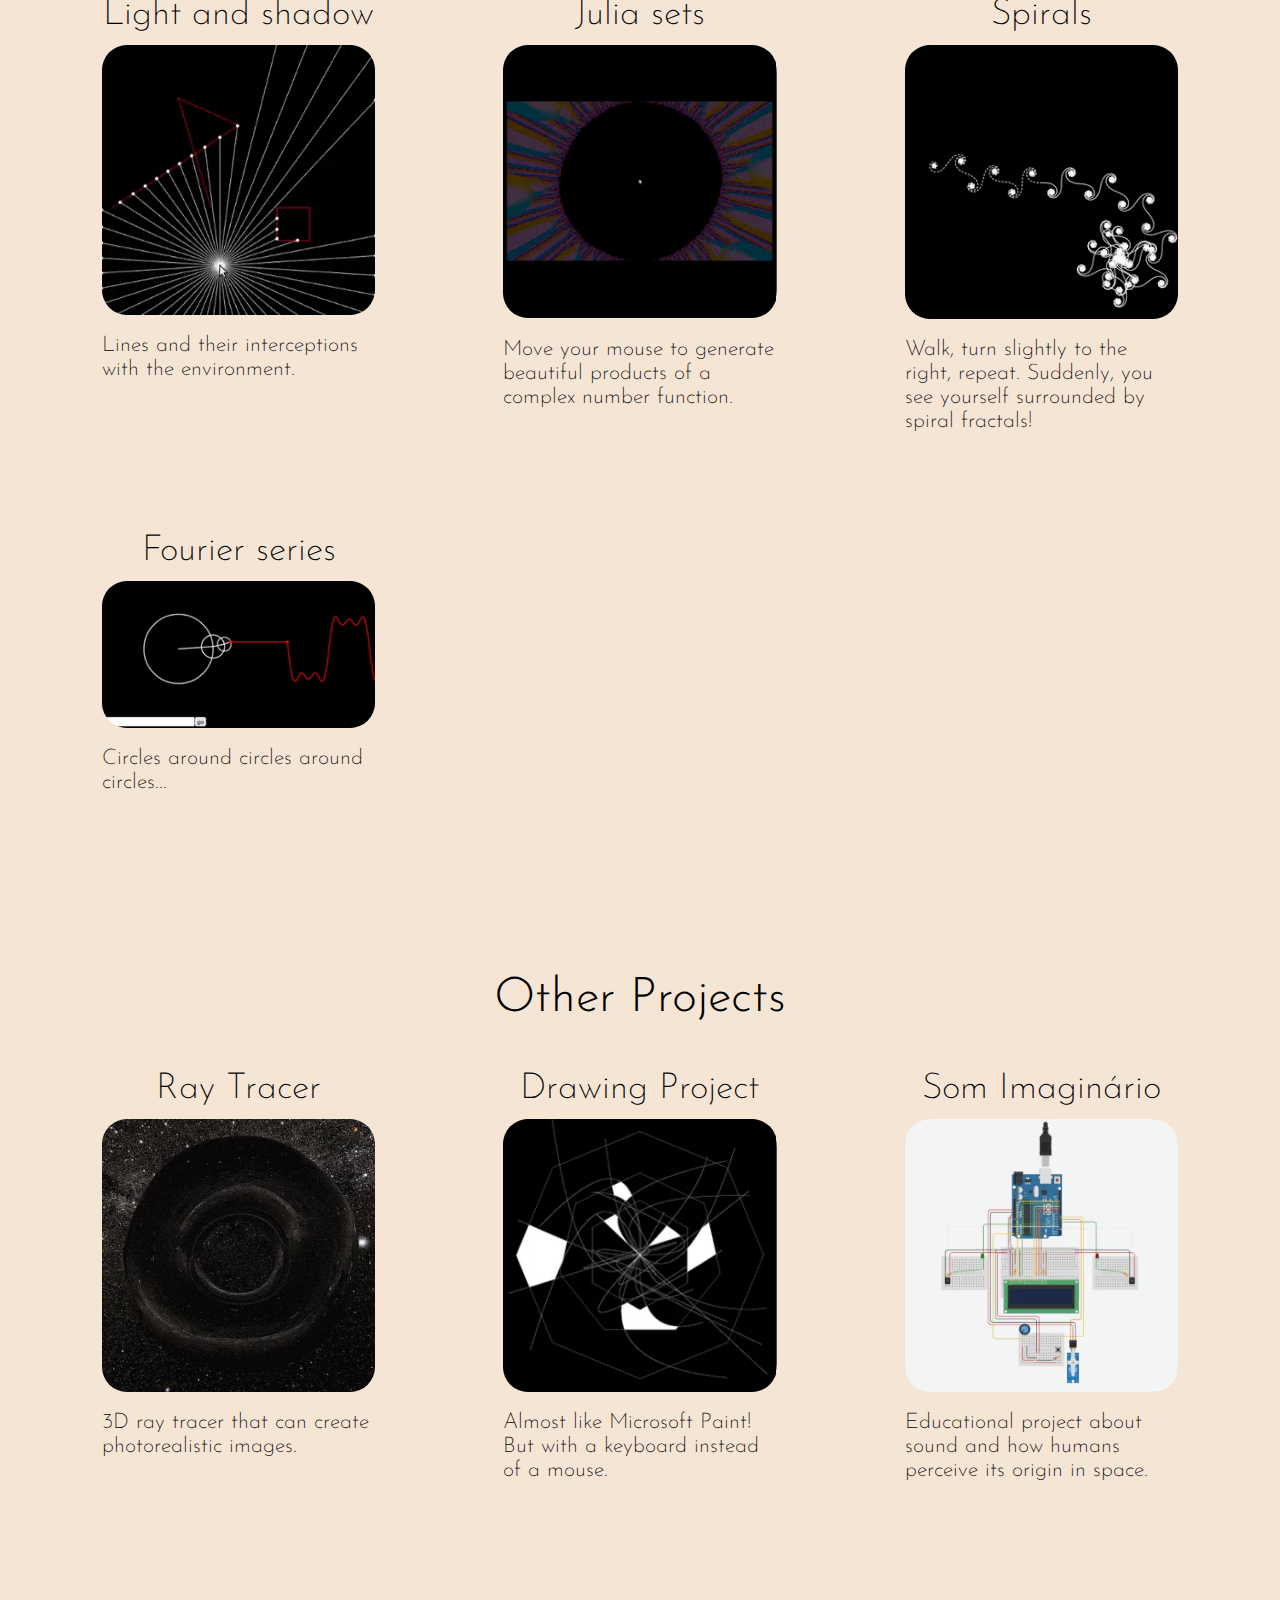
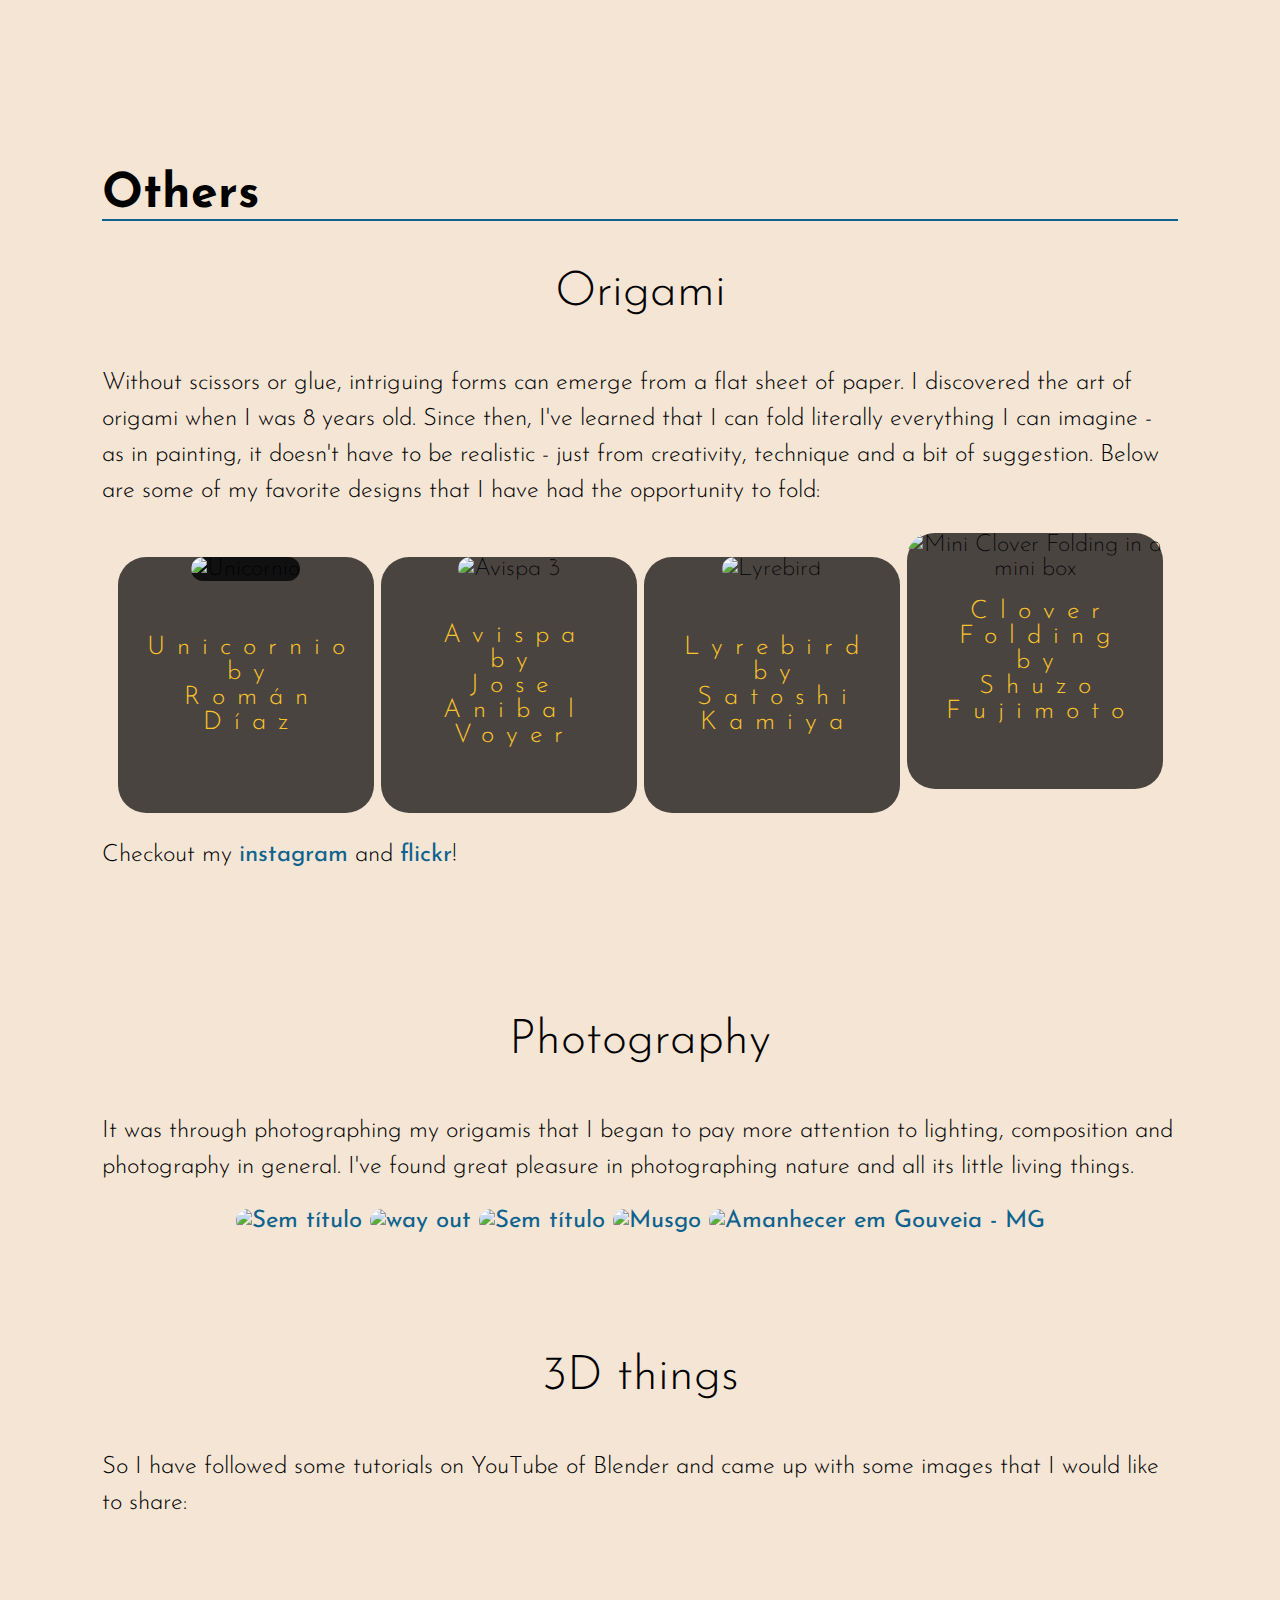
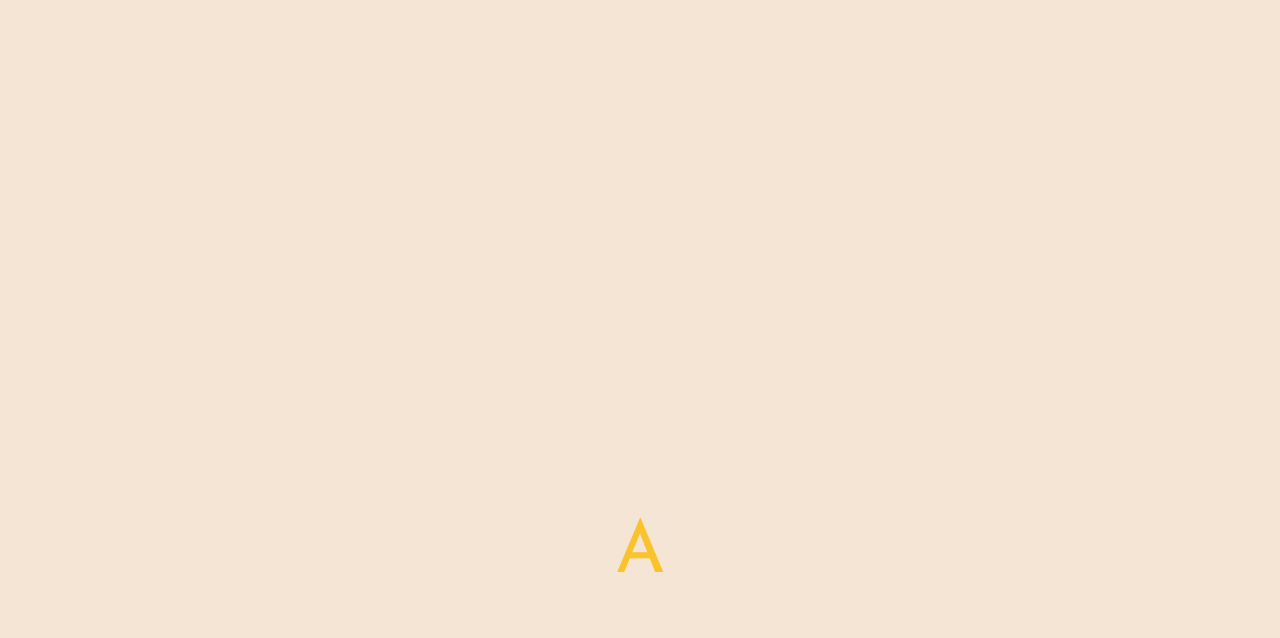
==== commit 1f08c83e: "Finish translation of the Visual Math section to portuguese" ====
--- a/index.html
+++ b/index.html
@@ -861,7 +861,7 @@
 								<h3 id="fourierSeriesTitle">Fourier series</h3>
 
 								<p>
-									The Fourier series it's a way of using sine and cosine functions that can approximate other
+									The Fourier series it's a way of using sine and cosine functions to approximate other
 									functions when summed, a bit like the <a href="https://en.wikipedia.org/wiki/Taylor_series">Taylor series</a>,
 									which many learn in the Calculus course in university.
 								</p>
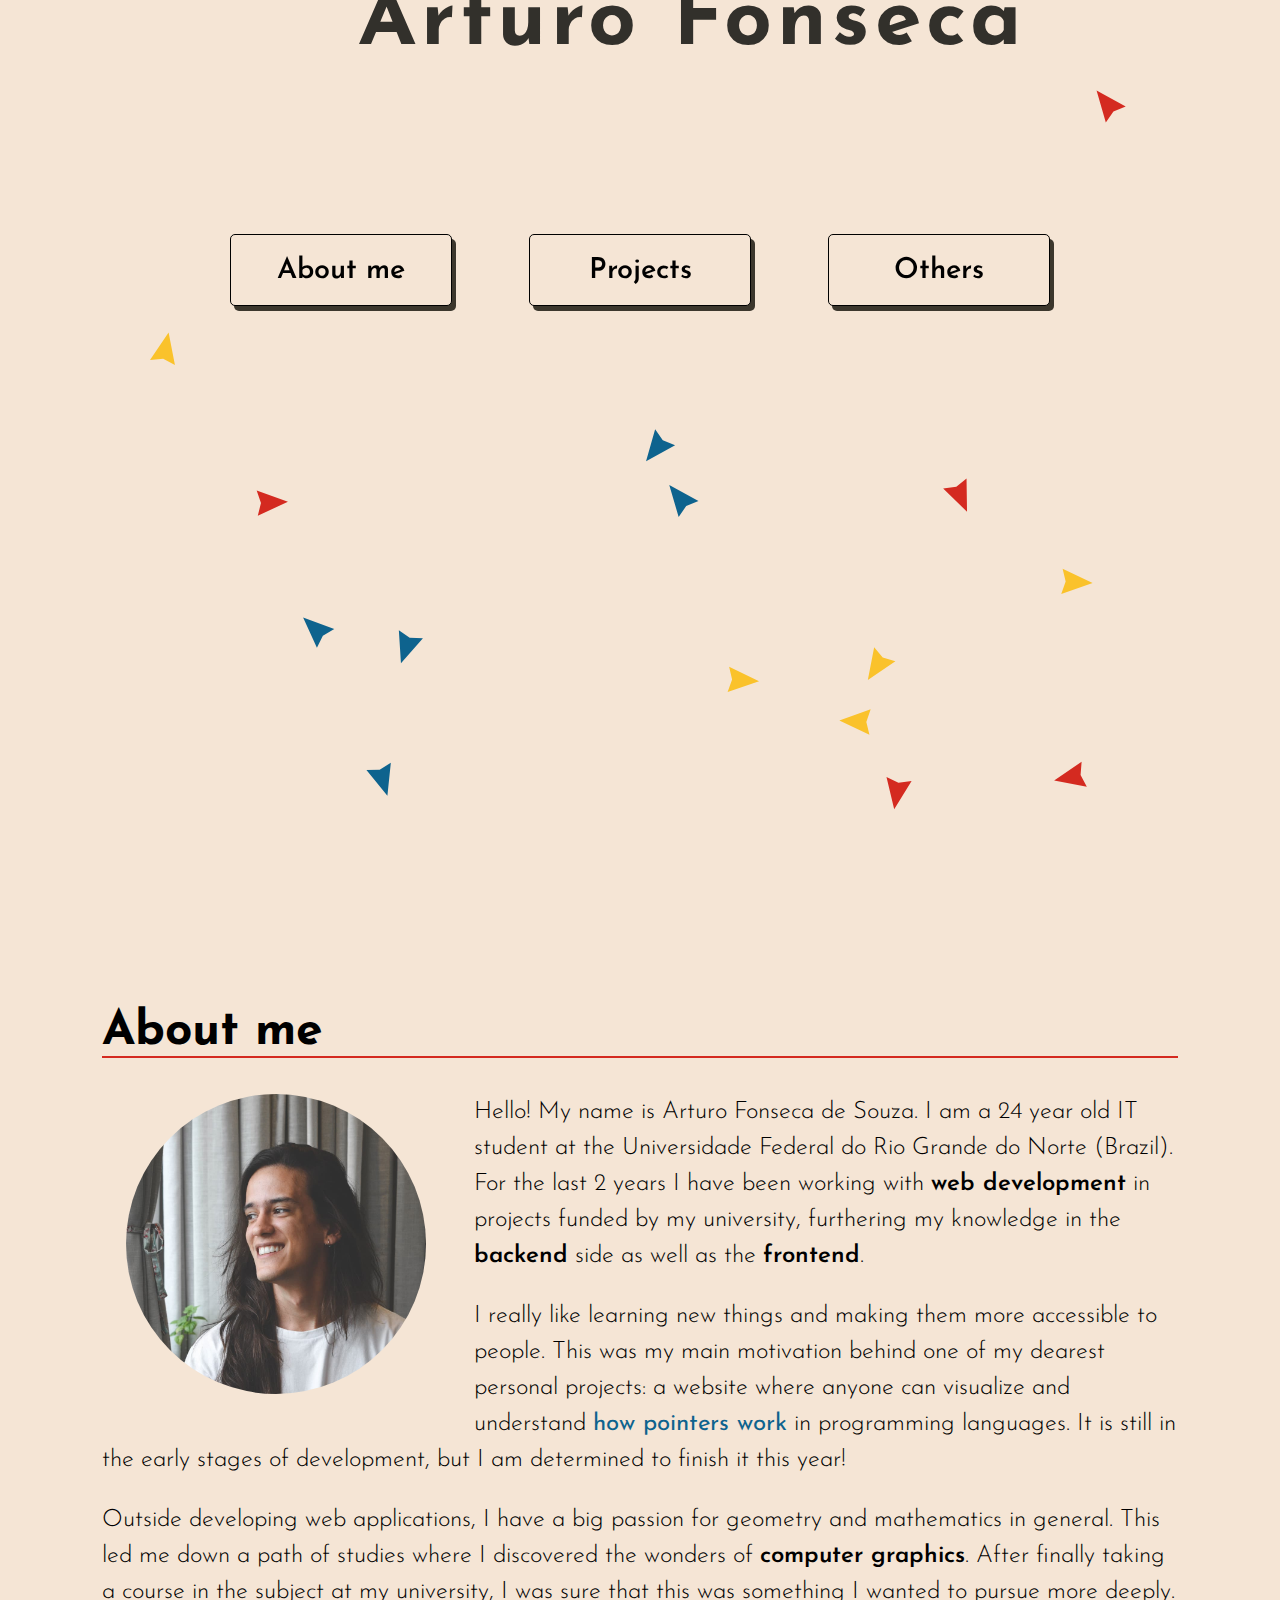
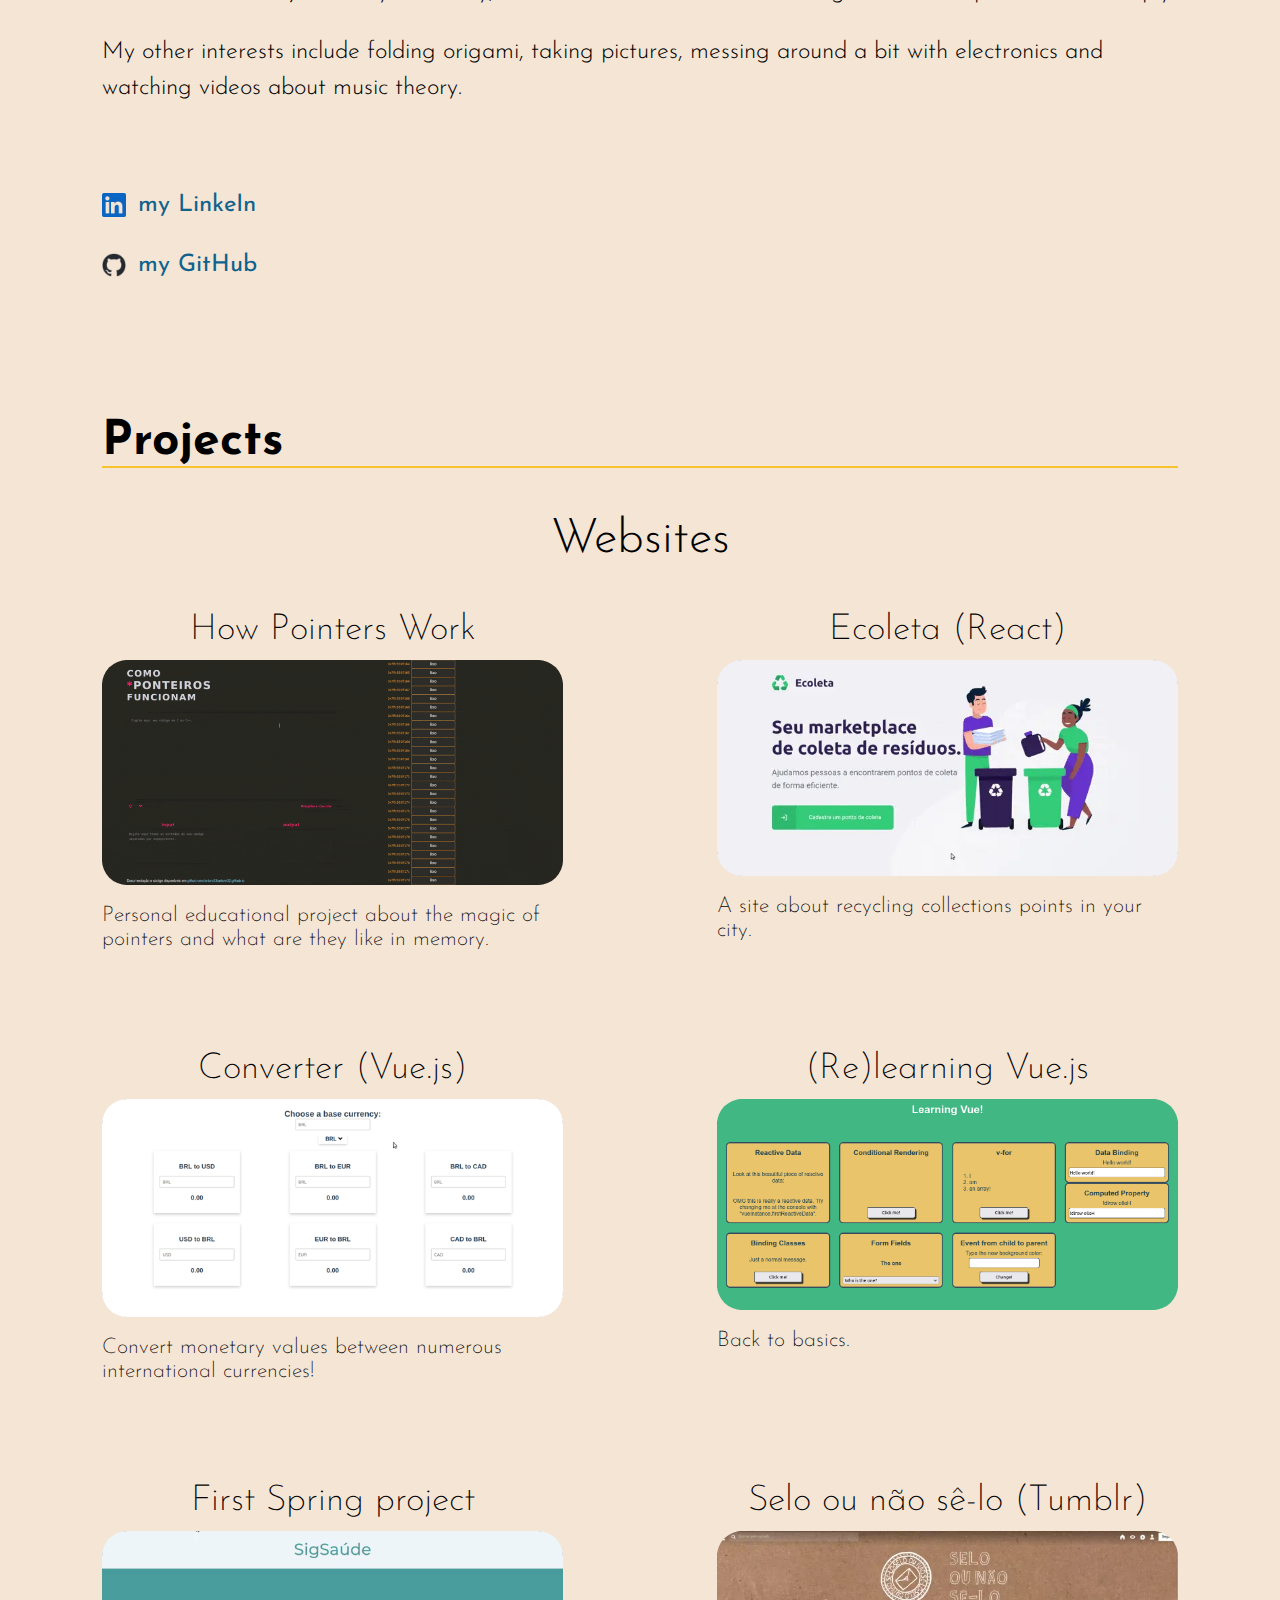
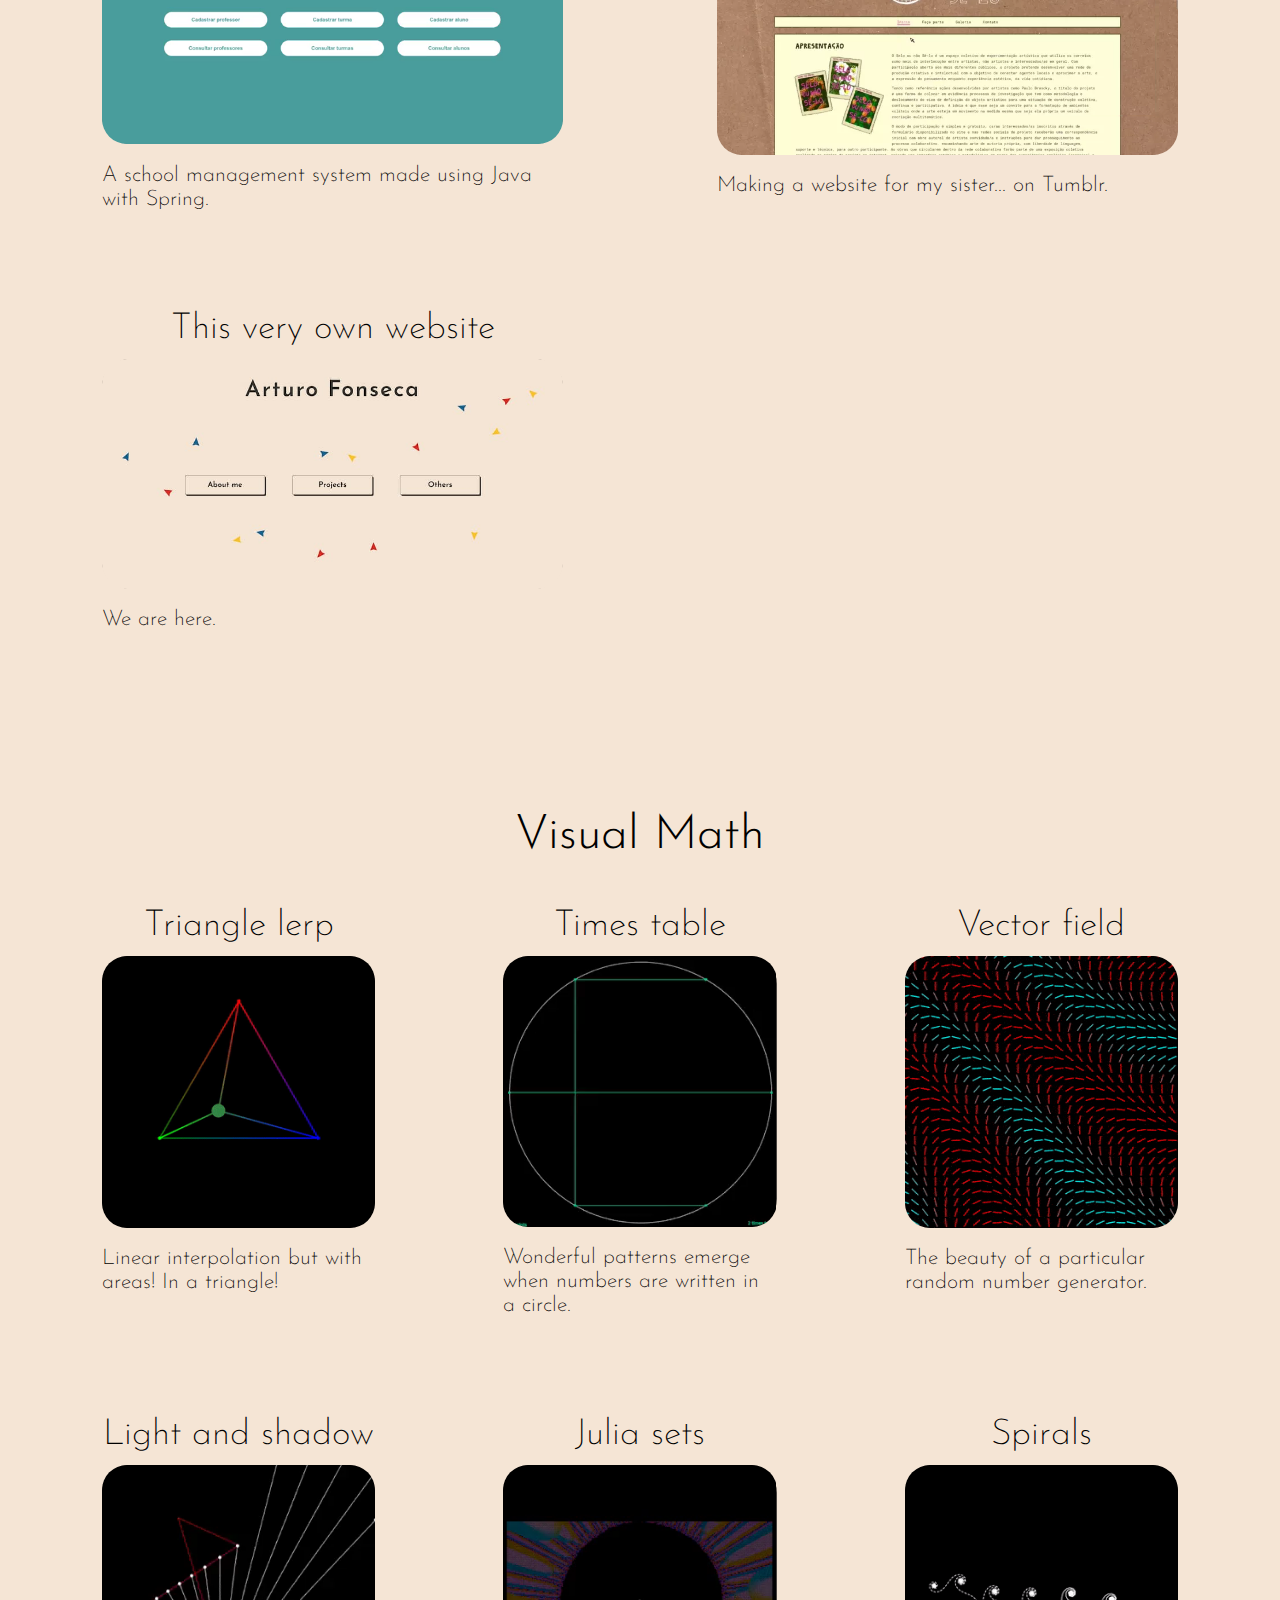
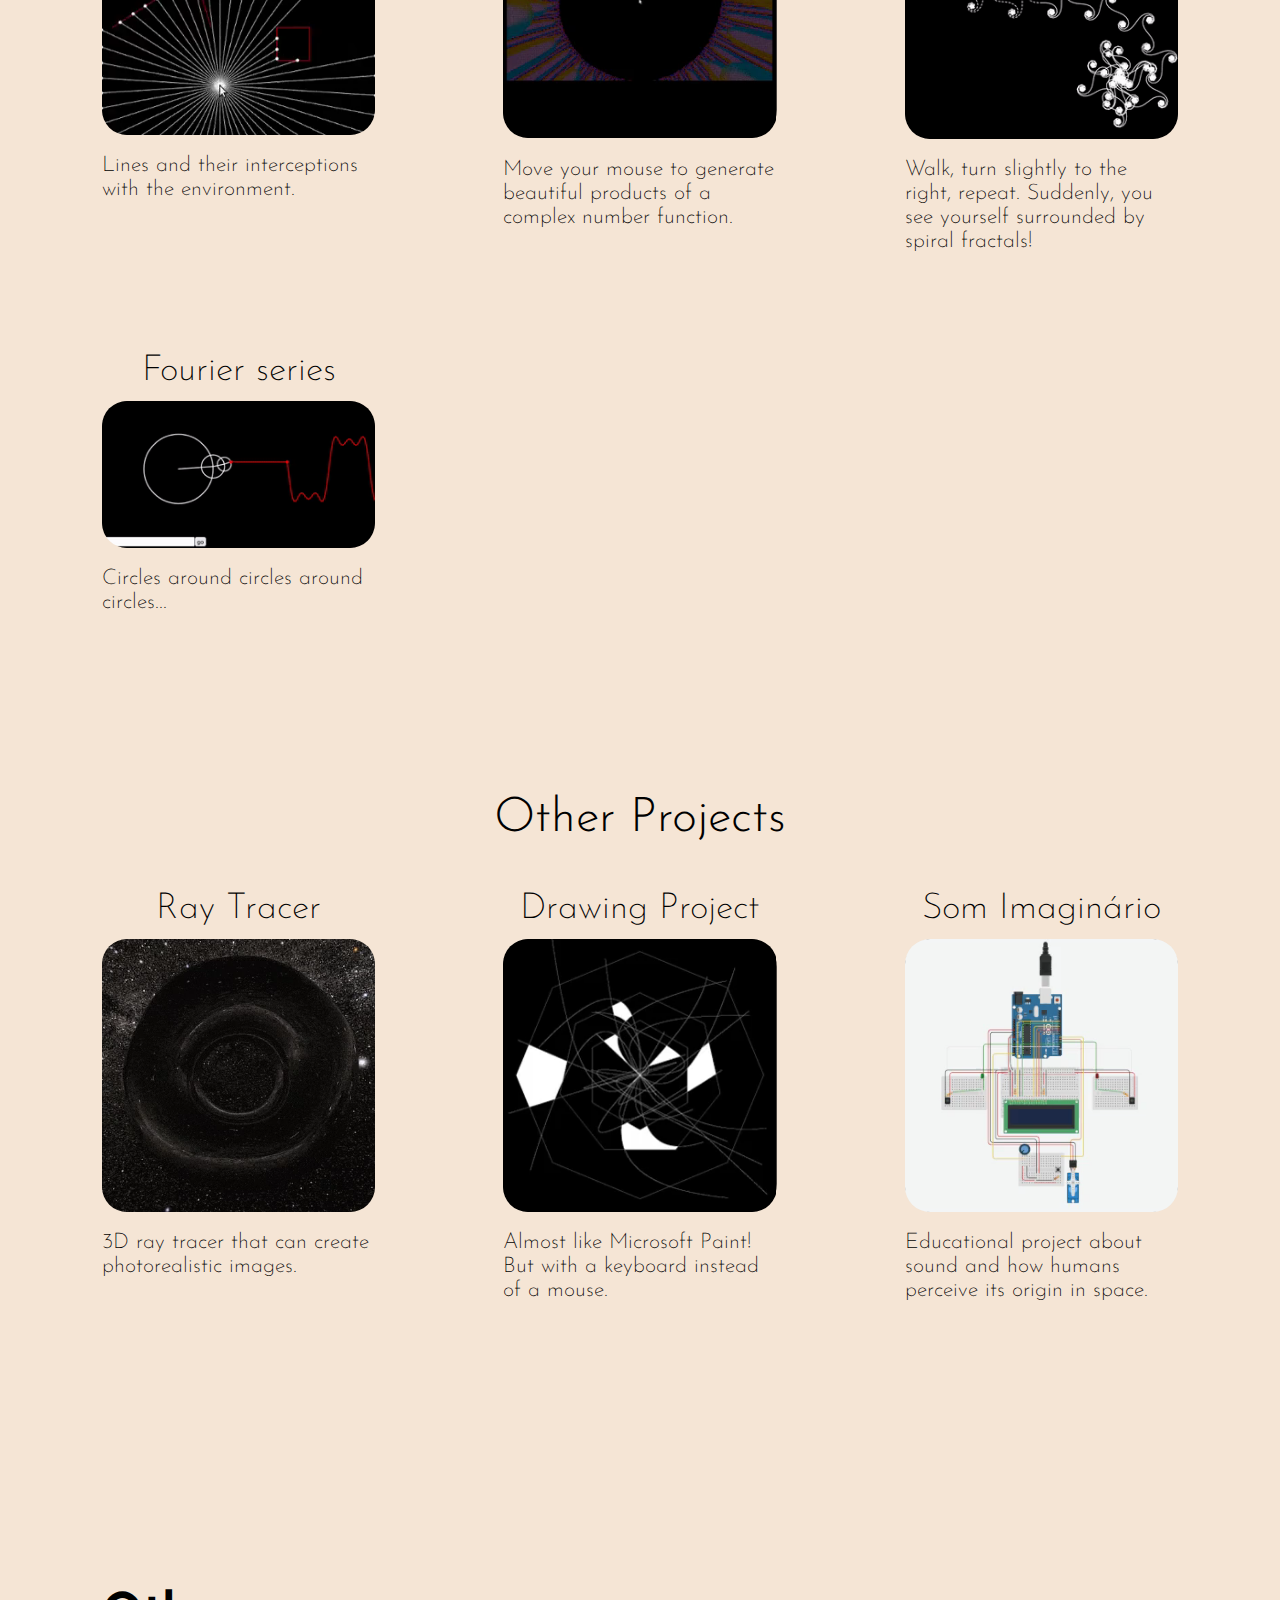
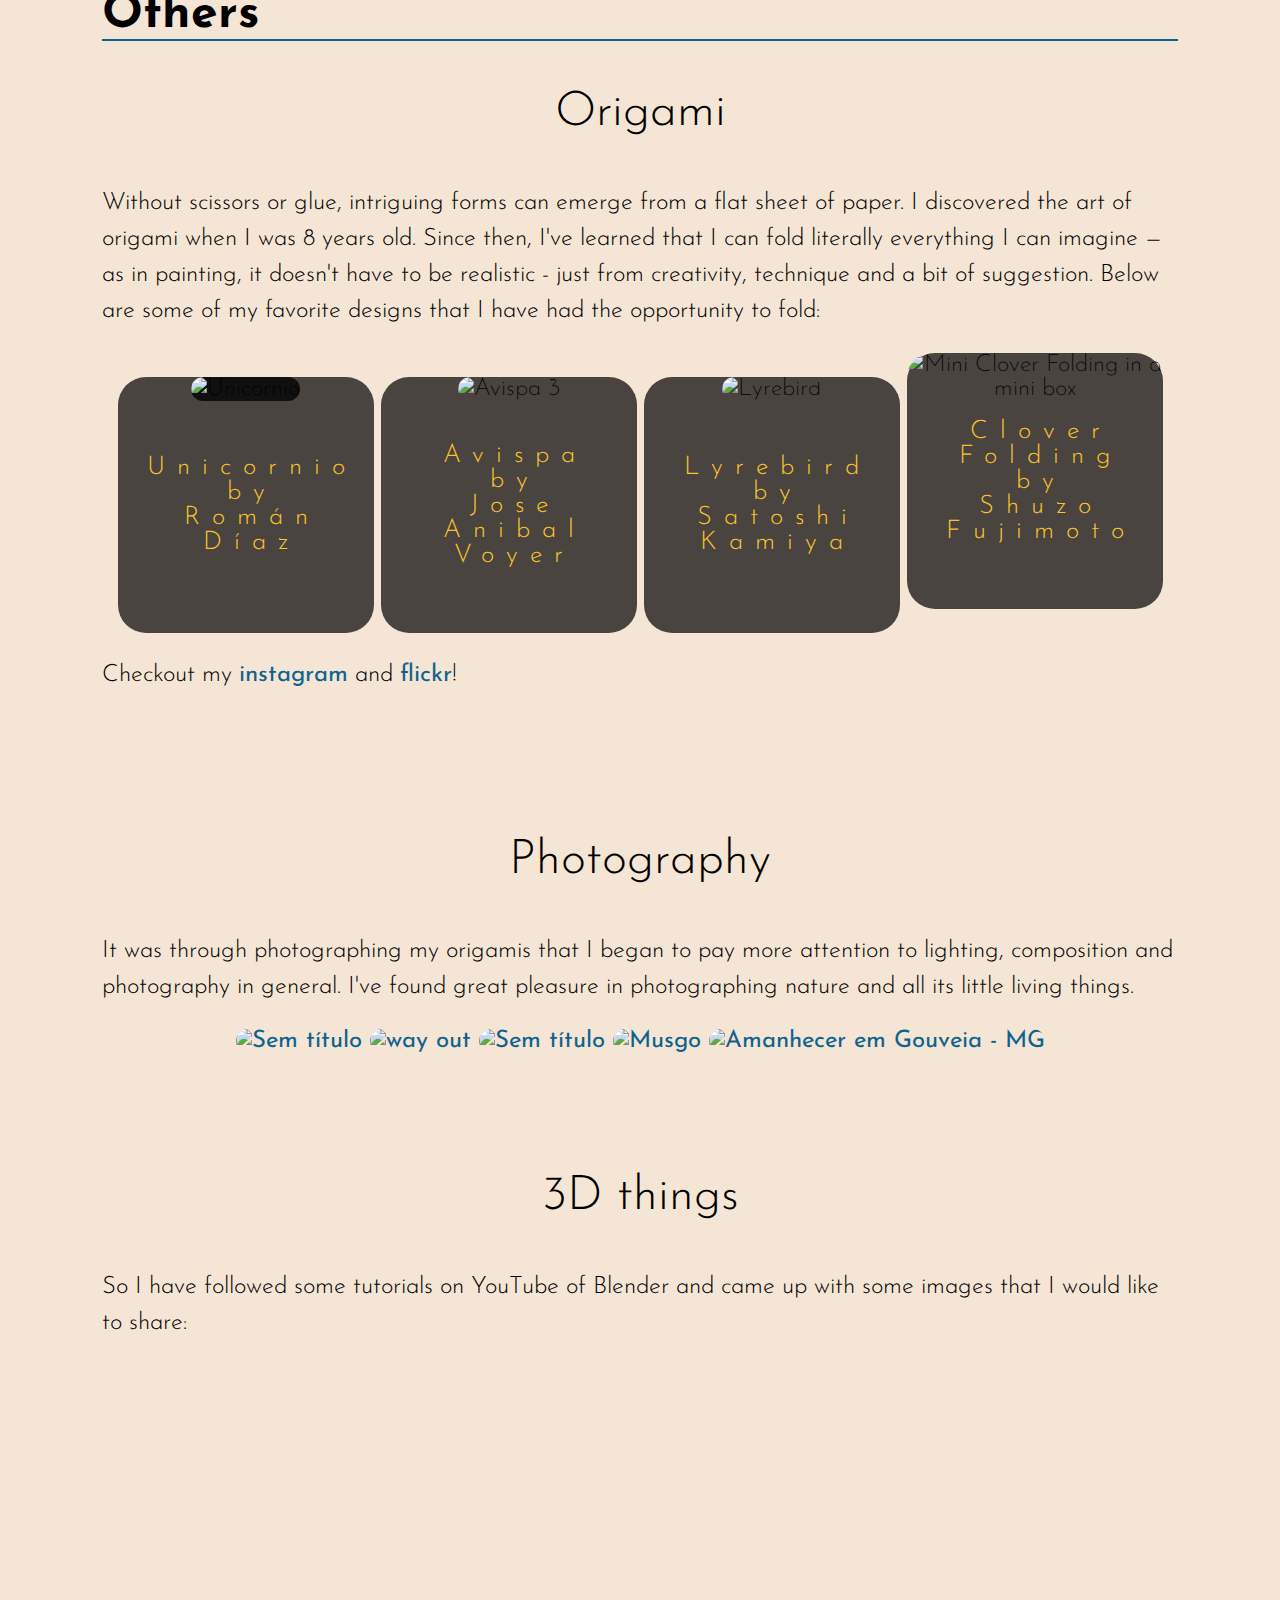
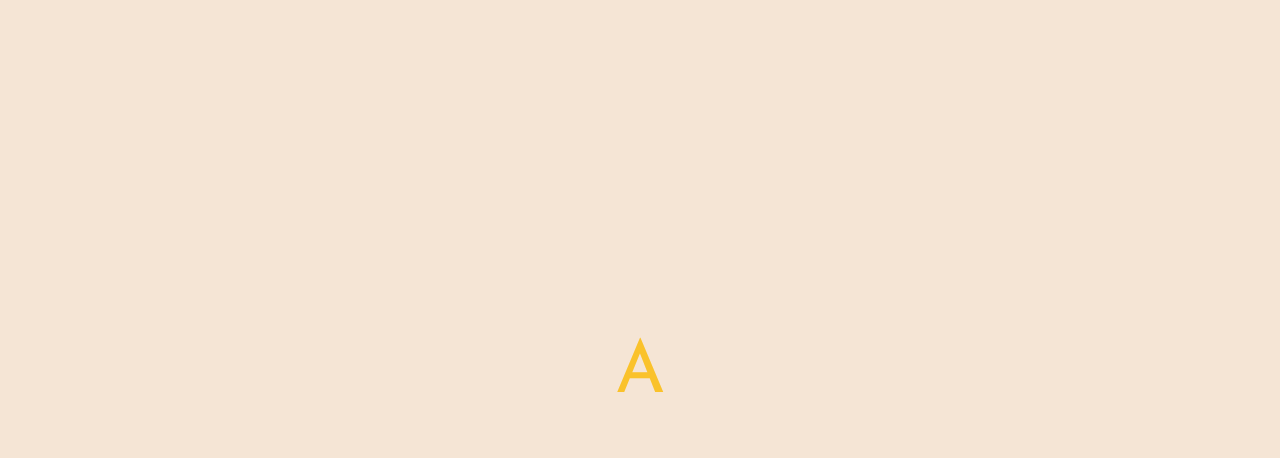
==== commit a4a8a8e7: "Finish translation to portuguese" ====
--- a/index.html
+++ b/index.html
@@ -1032,8 +1032,8 @@
 								</p>
 
 								<p>
-									It's an electronic education about the physics of sound and how humans can perceive its origin. It is intended for
-									primary and secondary school classrooms. The device, made with Arduino, two sound sensors, an LCD display,
+									It's an educational game about the physics of sound and how humans can perceive its origin. It is intended for
+									primary and secondary school classrooms. The device, made with Arduino, two sound sensors, an LCD,
 									a potentiometer and one stepper motor can indicate the origin of loud sounds, by measuring the difference in
 									the time it takes for the sound to reach each sensor.
 								</p>
@@ -1049,9 +1049,9 @@
 										</button>
 									</div>
 									<p id="somImaginarioDescription" class="gif-description">
-										A GIF of five images alternating: one is a
-										diagram of an electronic project with an arduino, two sound sensors, a lcd screen, a motor and
-										a potentiometer.
+										A GIF of two images alternating: one is the schematics of an electronic project
+										with an arduino, two sound sensors, an LCD, a motor and a potentiometer.
+										The second image it's a photo of the device.
 									</p>
 								</div>
 
@@ -1059,7 +1059,7 @@
 								<p>
 									One of the game modes involves someone clapping their hands while the device tries to point to their location. Since
 									the device only has 2 sound sensors, it can point to the opposite location of a particular sound. This can lead to
-									discussions about why the device behave likes that and how it knows where to point to.
+									discussions about why the device behaves like that and how it knows where to point to.
 								</p>
 
 								<p>
@@ -1070,15 +1070,16 @@
 								<p>The game also involved a mobile app that I couldn't implement in time. Below there are some screens that I prototyped:</p>
 
 								<figure>
-									<img  src="media/miniatures/som-imaginario/som_imaginario_screens.png" class="full-image" alt=""/>
+									<img  src="media/miniatures/som-imaginario/som_imaginario_screens.png" class="full-image"
+										  alt="Three screens of the Som Imaginário app."/>
 									<figcaption>
-										Three screens of the Som Imaginário app, written in portuguese: the first one with a button that takes to the
+										Three screens of the Som Imaginário app, written in portuguese: the first one with two buttons — one that takes to the
 										"about" section (third screen) and other that opens a modal for choosing one of the two game modes (second screen).
 									</figcaption>
 								</figure>
 
 								<p>
-									PS The name of the project it's a reference to a <a href="https://open.spotify.com/album/001niW2B91JYvUJZEKgbkN?si=mYGtuccqS36OUY0aeNbJxA"
+									PS: The name of the project it's a reference to a <a href="https://open.spotify.com/album/001niW2B91JYvUJZEKgbkN?si=mYGtuccqS36OUY0aeNbJxA"
 																						title="Matança do Porco Album" aria-label="Matança do Porco Album">brazilian band from the 70's</a>.
 								</p>
 
@@ -1103,7 +1104,7 @@
 				<div>
 					<p>
 						Without scissors or glue, intriguing forms can emerge from a flat sheet of paper. I discovered the art of origami when
-						I was 8 years old. Since then, I've learned that I can fold literally everything I can imagine - as in painting, it
+						I was 8 years old. Since then, I've learned that I can fold literally everything I can imagine — as in painting, it
 						doesn't have to be realistic - just from creativity, technique and a bit of suggestion. Below are some of my favorite
 						designs that I have had the opportunity to fold:
 					</p>
--- a/index.css
+++ b/index.css
@@ -39,10 +39,16 @@
 }
 
 header {
-	height: var(--header-height);
+	height: calc(var(--header-height)*0.2);
+	justify-content: right;
 	display: flex;
 	align-items: center;
-	justify-content: center;
+	padding-right: var(--modal-horizontal-margin);
+	/*text-align: right;*/
+}
+
+#topHeader {
+	width: 100%;
 }
 
 
@@ -51,6 +57,10 @@
 	font-size: 3.5rem;
 	letter-spacing: .2rem;
 	margin: 0 2rem;
+	display: flex;
+	align-items: center;
+	justify-content: center;
+	height: calc(var(--header-height)*0.8);
 }
 
 h2 {
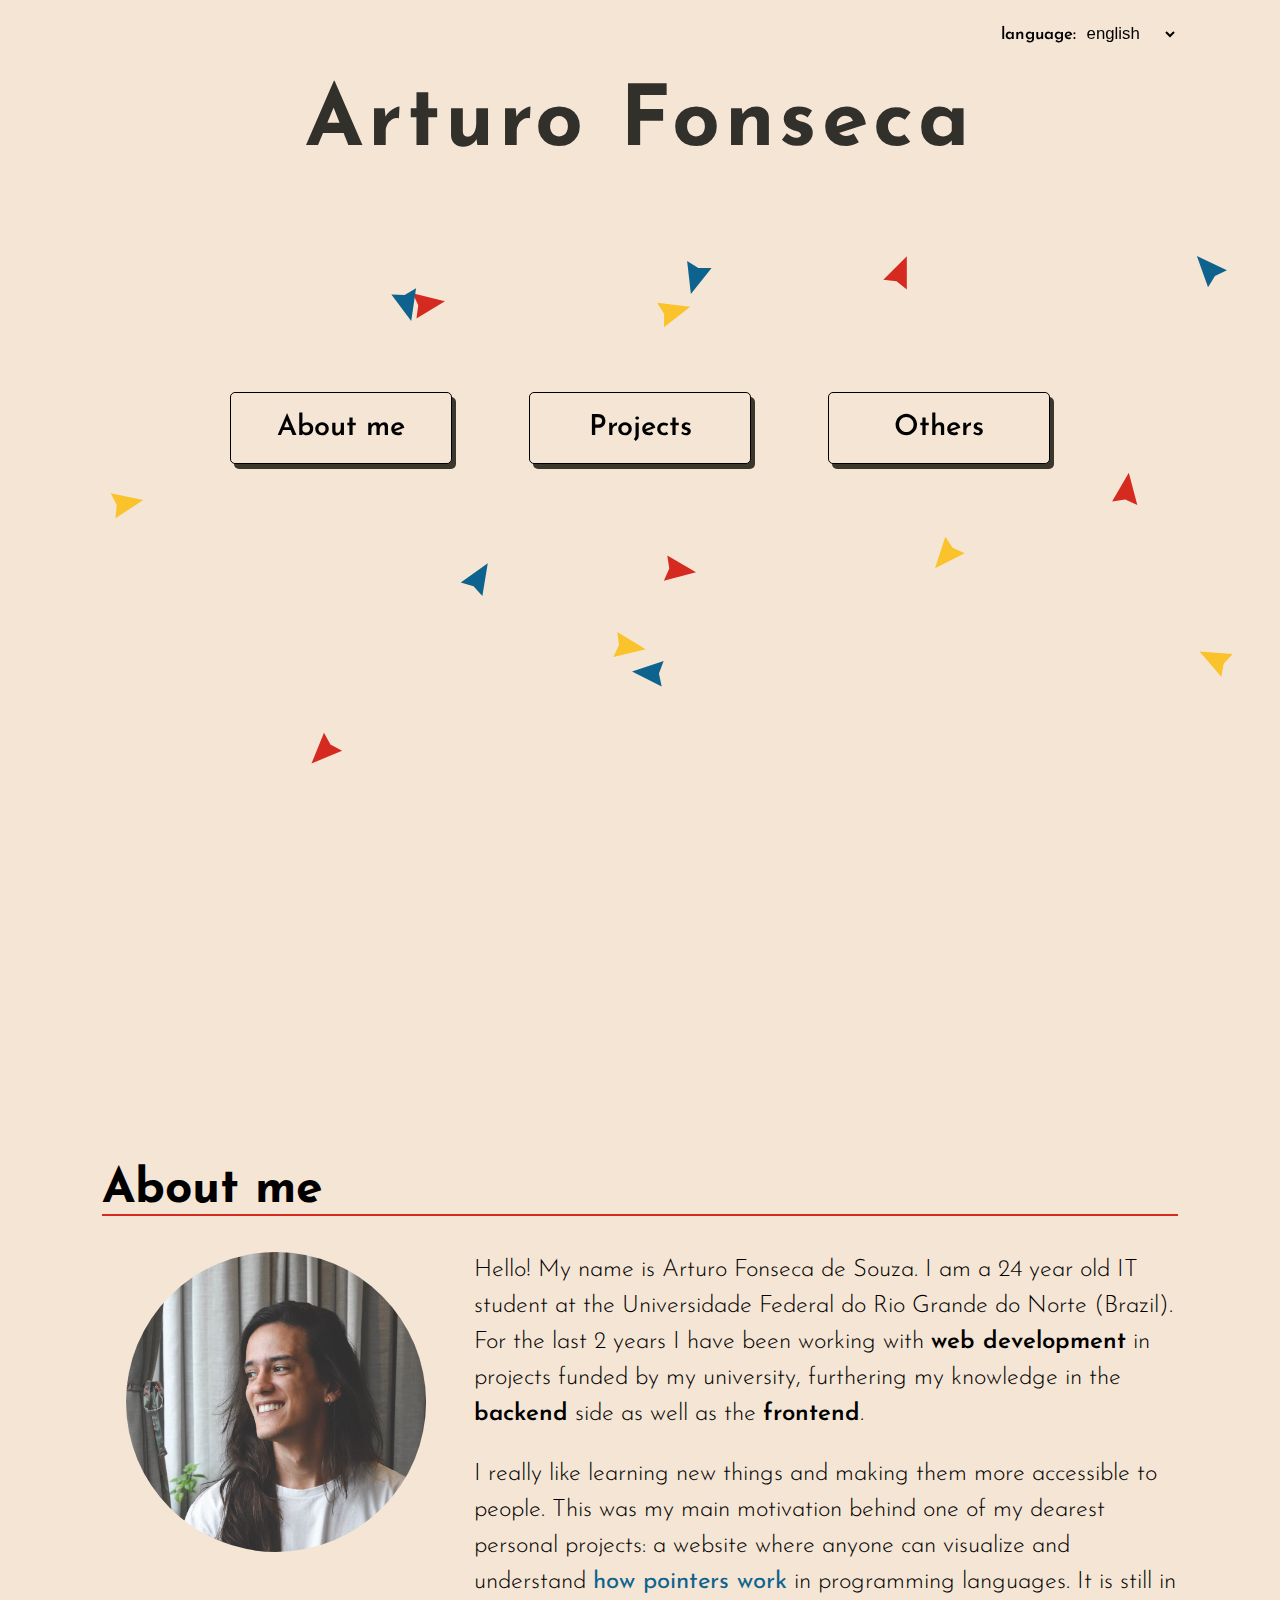
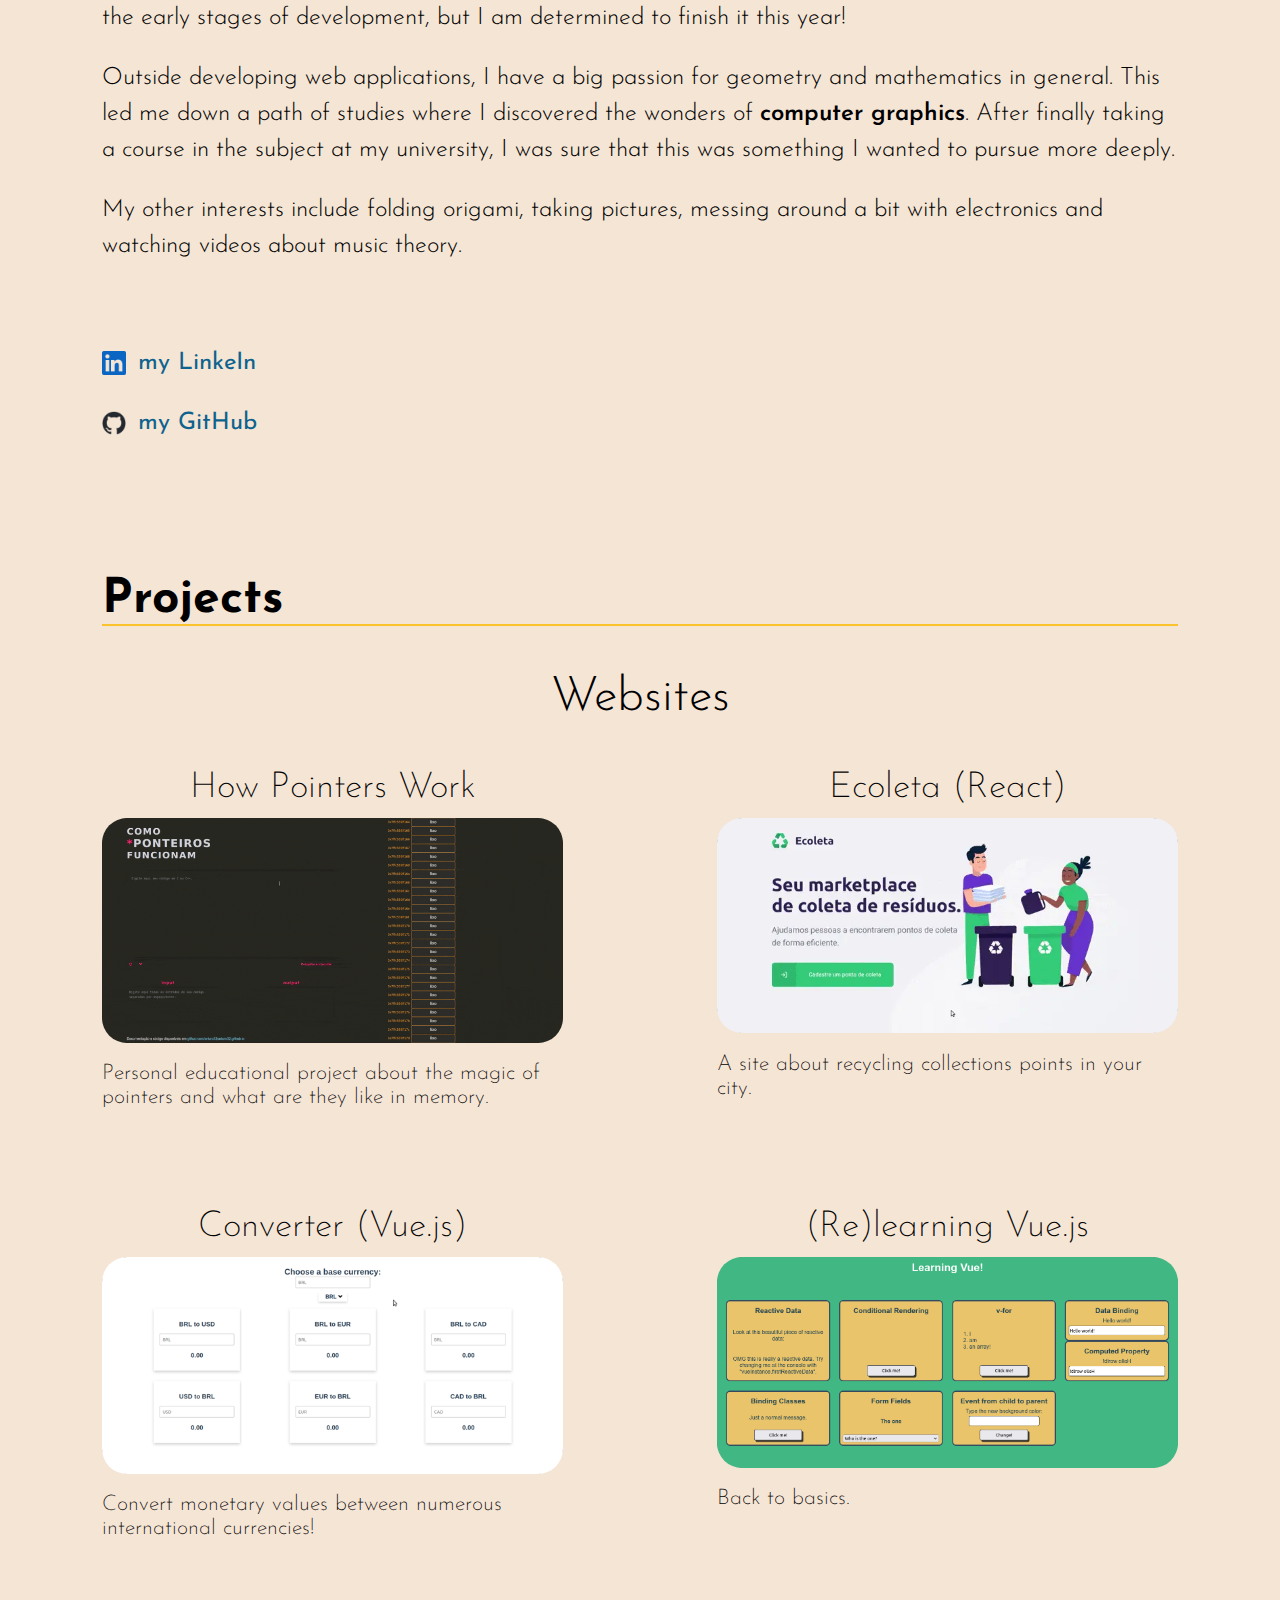
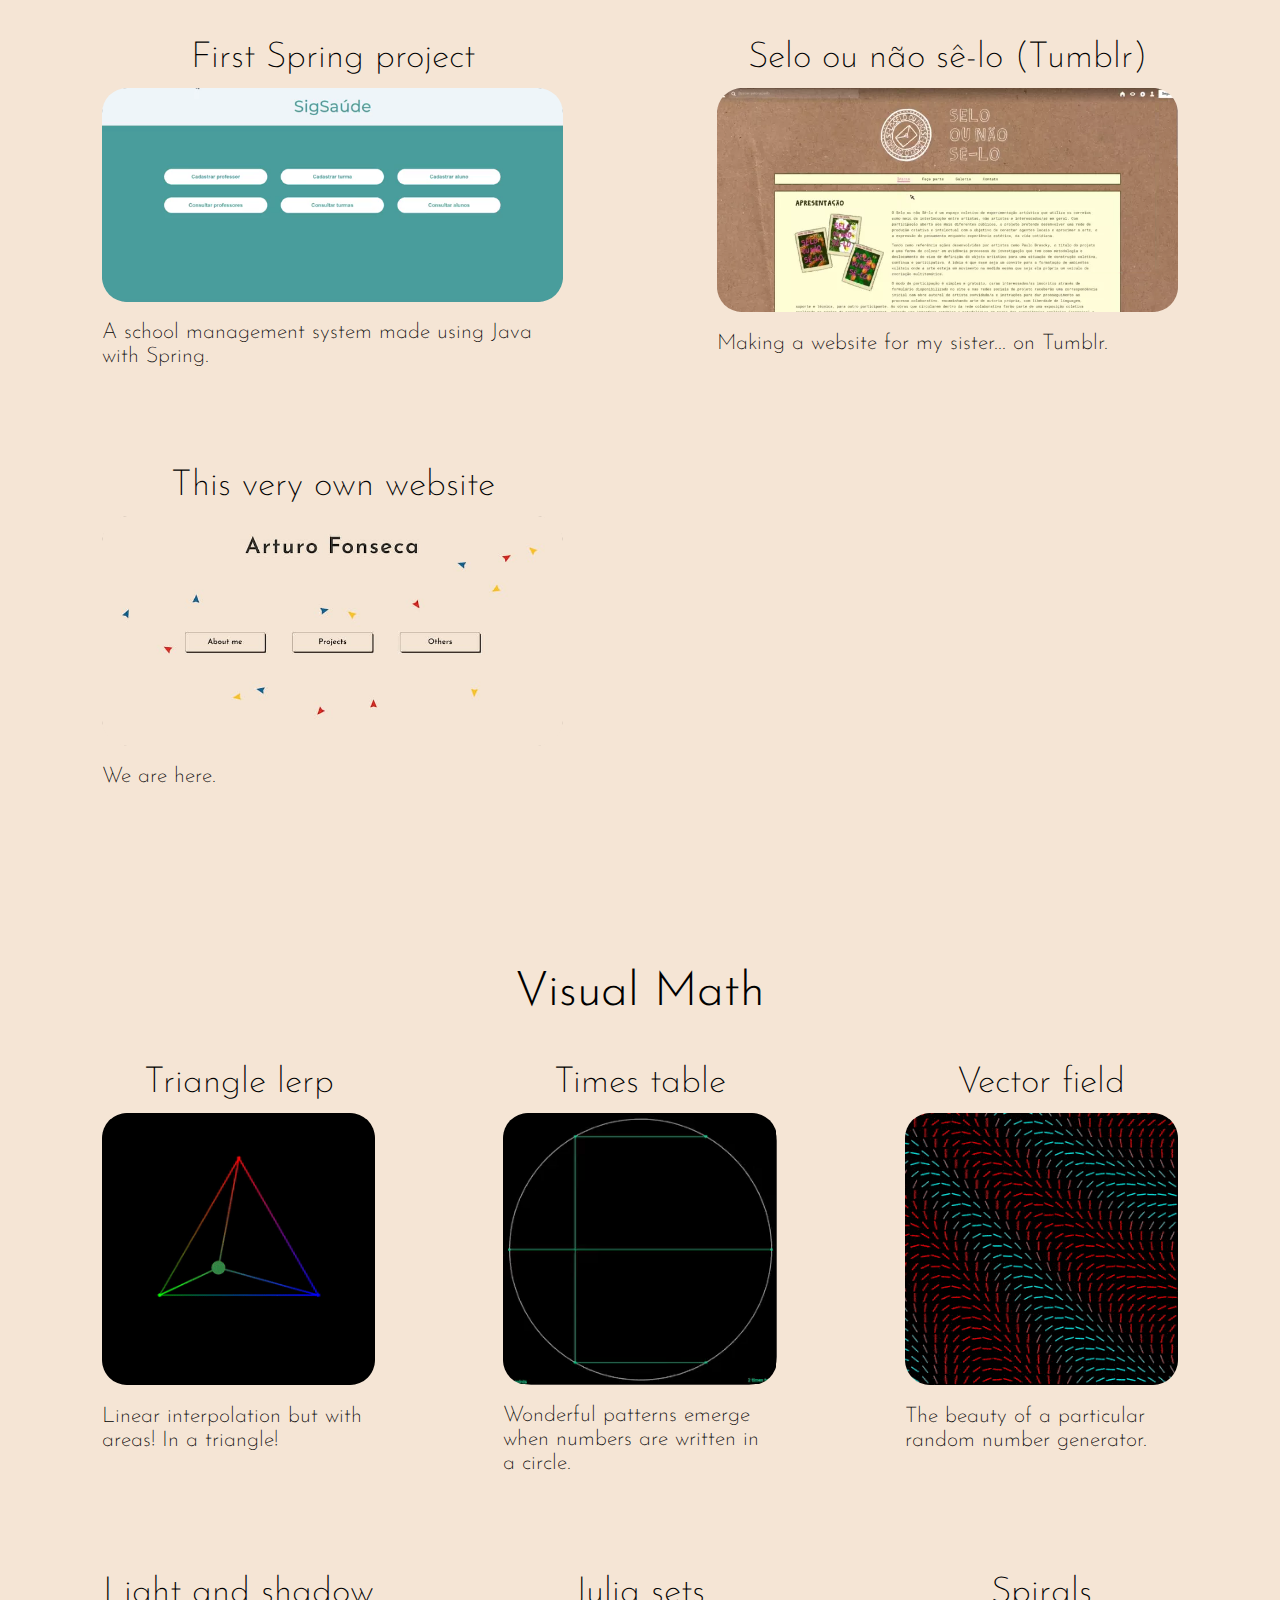
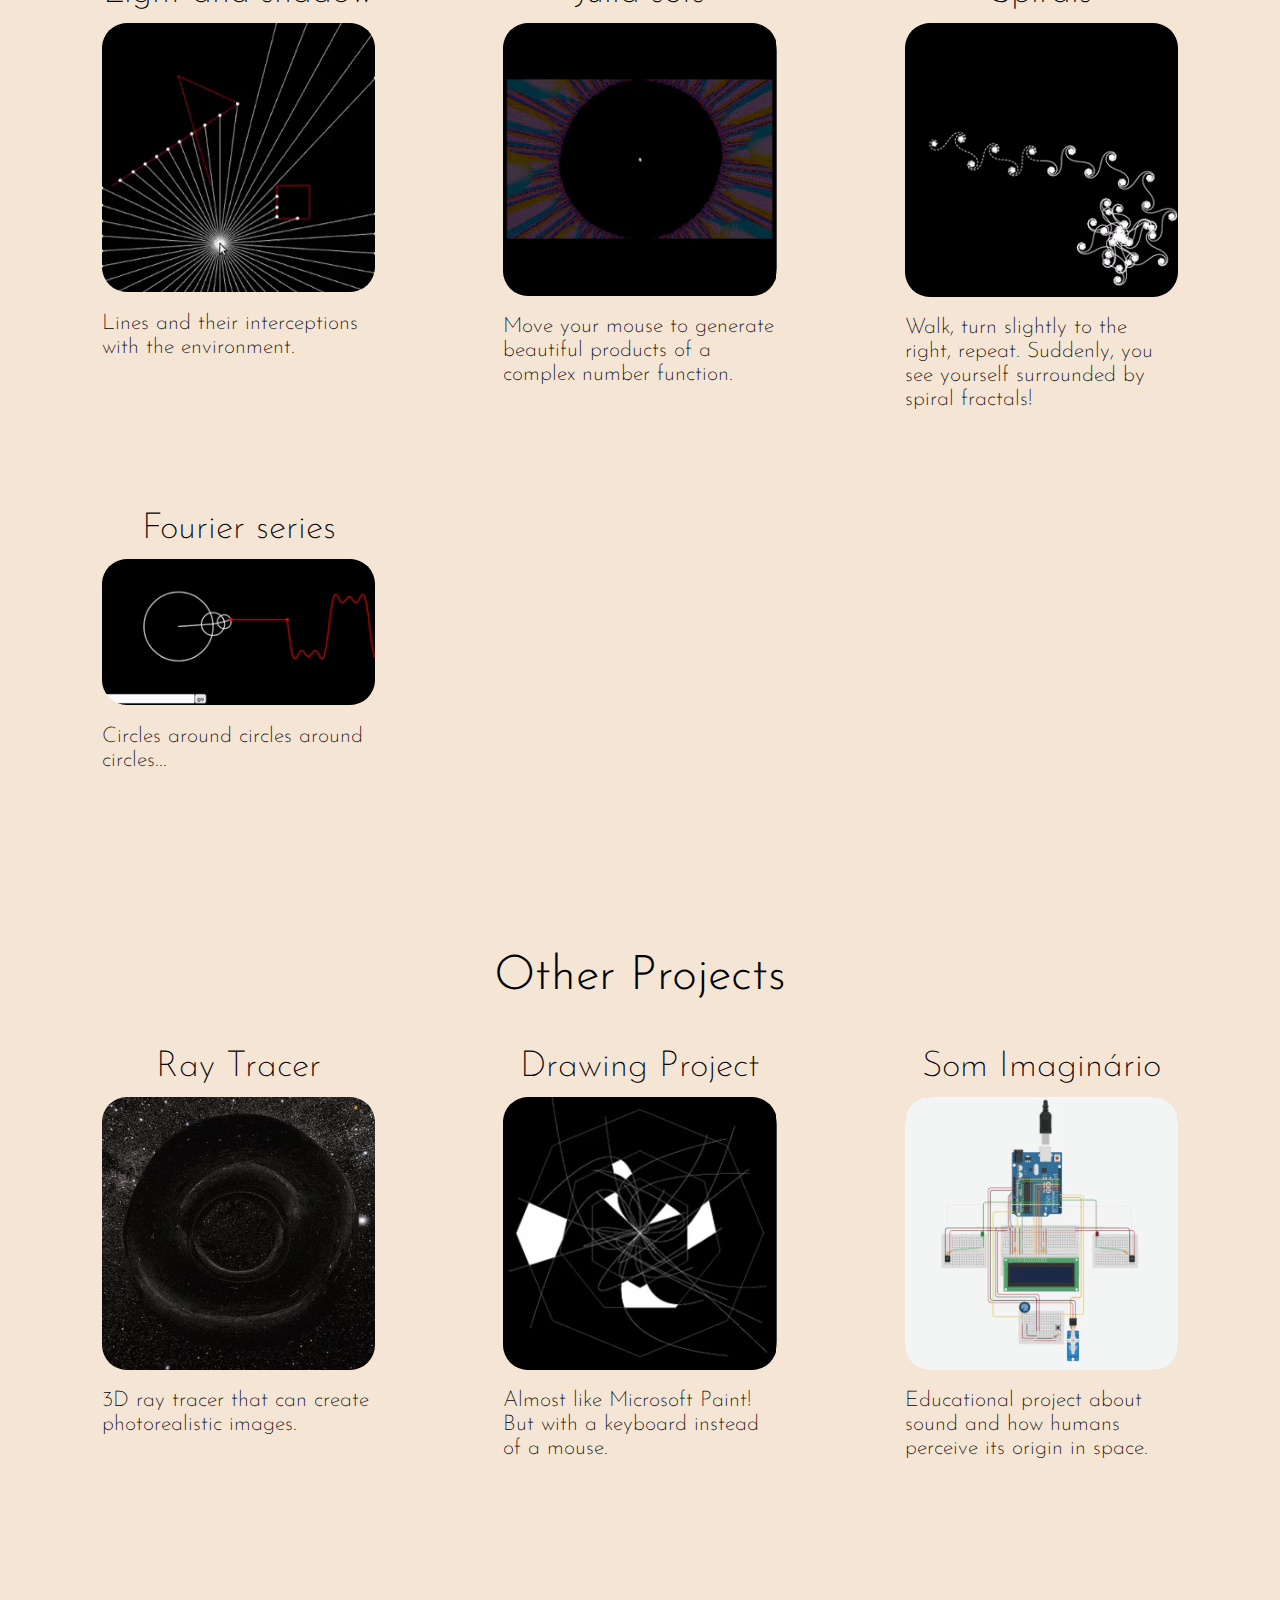
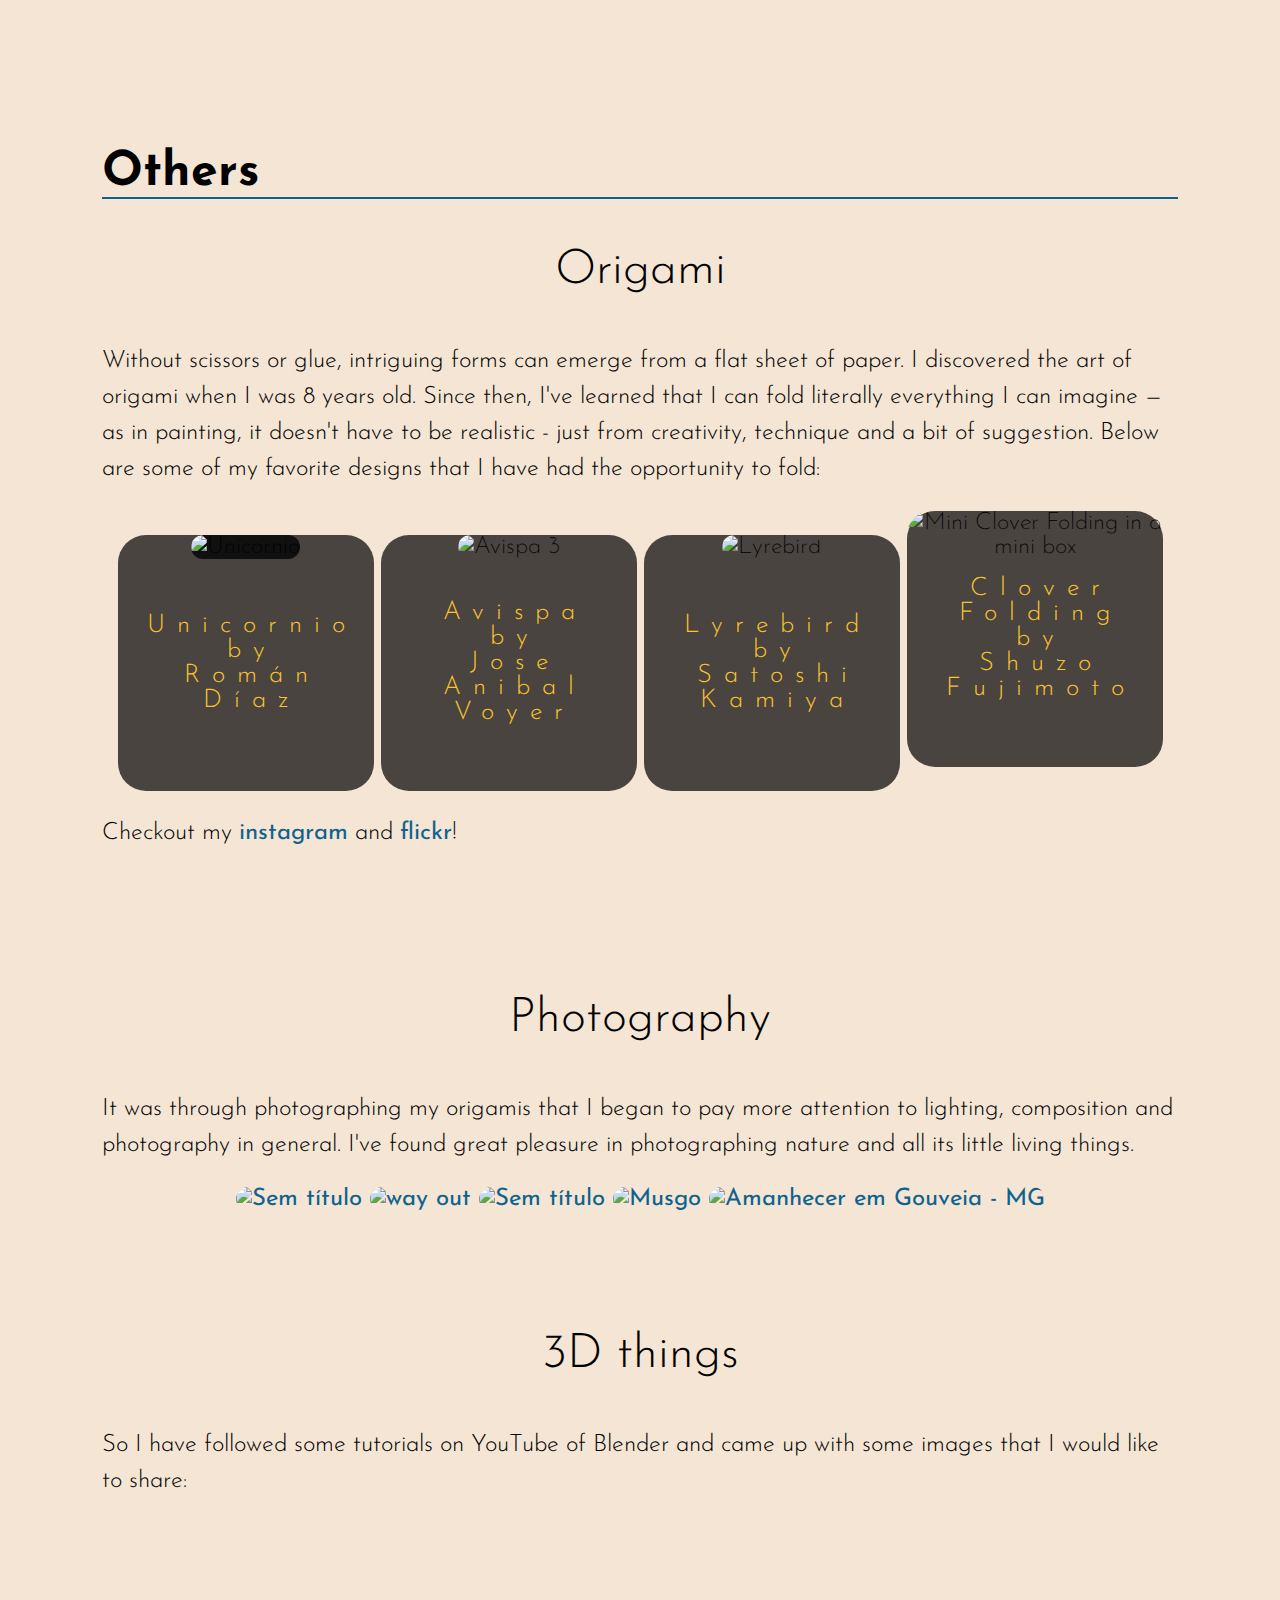
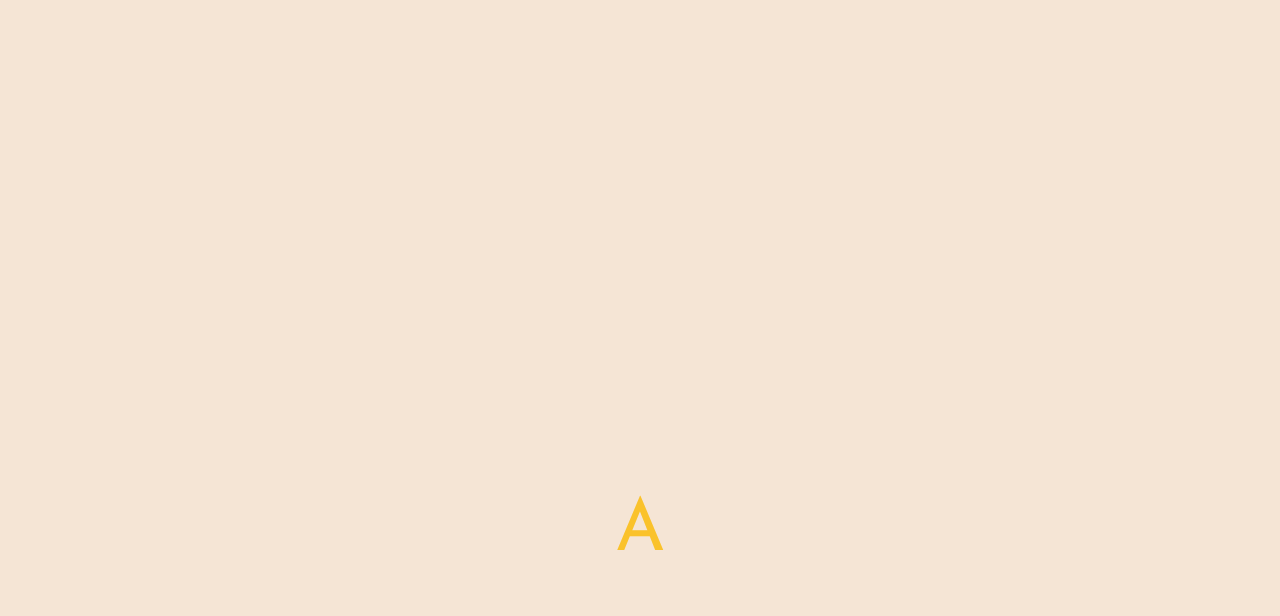
==== commit 8586482e: "Start developing of the language selection element" ====
--- a/index.html
+++ b/index.html
@@ -46,8 +46,13 @@
 <body>
 	<div id="frontPageCanvas" aria-hidden="true" tabindex="-1"></div>
 	<header>
-		<h1>Arturo Fonseca</h1>
+		<label for="language">language:</label>
+		<select id="language" onchange="window.location.href='pt.html'">
+			<option value="portuguese">português <i id="brFlag"></i></option>
+			<option value="english" selected >english <i id="ukFlag"></i></option>
+		</select>
 	</header>
+	<h1>Arturo Fonseca</h1>
 	<main>
 		<section>
 			<nav id="indexSection" class="subsection">
@@ -1343,8 +1348,7 @@
 		}
 	</script>
 
-	<script src="https://polyfill.io/v3/polyfill.min.js?features=es6"></script>
-	<script id="MathJax-script" async src="https://cdn.jsdelivr.net/npm/mathjax@3/es5/tex-mml-chtml.js"></script>
+
 
 	<!-- P5.JS SCRIPTS -->
 	<script src="p5js/p5.min.js"></script>
@@ -1364,6 +1368,7 @@
 		<script src="p5js/fourier.js"></script>
 
 
-
+	<script src="https://polyfill.io/v3/polyfill.min.js?features=es6"></script>
+	<script id="MathJax-script" async src="https://cdn.jsdelivr.net/npm/mathjax@3/es5/tex-mml-chtml.js"></script>
 </body>
 </html>
--- a/index.css
+++ b/index.css
@@ -40,18 +40,57 @@
 
 header {
 	height: calc(var(--header-height)*0.2);
-	justify-content: right;
-	display: flex;
-	align-items: center;
-	padding-right: var(--modal-horizontal-margin);
-	/*text-align: right;*/
-}
-
-#topHeader {
-	width: 100%;
-}
-
-
+	/*justify-content: right;*/
+	/*display: flex;*/
+	/*align-items: center;*/
+	padding-right: calc(var(--modal-horizontal-margin)/2);
+	position: relative;
+	text-align: right;
+	vertical-align: center;
+	line-height: calc(var(--header-height)*0.3);
+	/*font-size: 0.8rem;*/
+}
+
+header label,
+header select {
+	font-size: 0.7rem;
+}
+
+header label {
+	margin: 0;
+}
+
+header select {
+	background-color: transparent;
+	border: none;
+	transition: border-bottom-color .3s;
+	animation-timing-function: ease-in-out;
+	/*text-decoration: underline;*/
+	border-bottom: 1px solid black;
+	border-bottom-color: var(--white-cream);
+
+}
+
+header select:hover,
+header select:focus {
+	border-bottom-color: #101010;
+}
+
+select:hover,
+select option:hover {
+	cursor: pointer;
+}
+
+
+select:after {
+	background-image: url("media/br-flag.png");
+	width: 10px;
+	height: 10px;
+}
+
+#ukFlag {
+
+}
 h1 {
 	color: var(--almost-black);
 	font-size: 3.5rem;
@@ -60,7 +99,7 @@
 	display: flex;
 	align-items: center;
 	justify-content: center;
-	height: calc(var(--header-height)*0.8);
+	height: calc(var(--header-height)*0.7);
 }
 
 h2 {
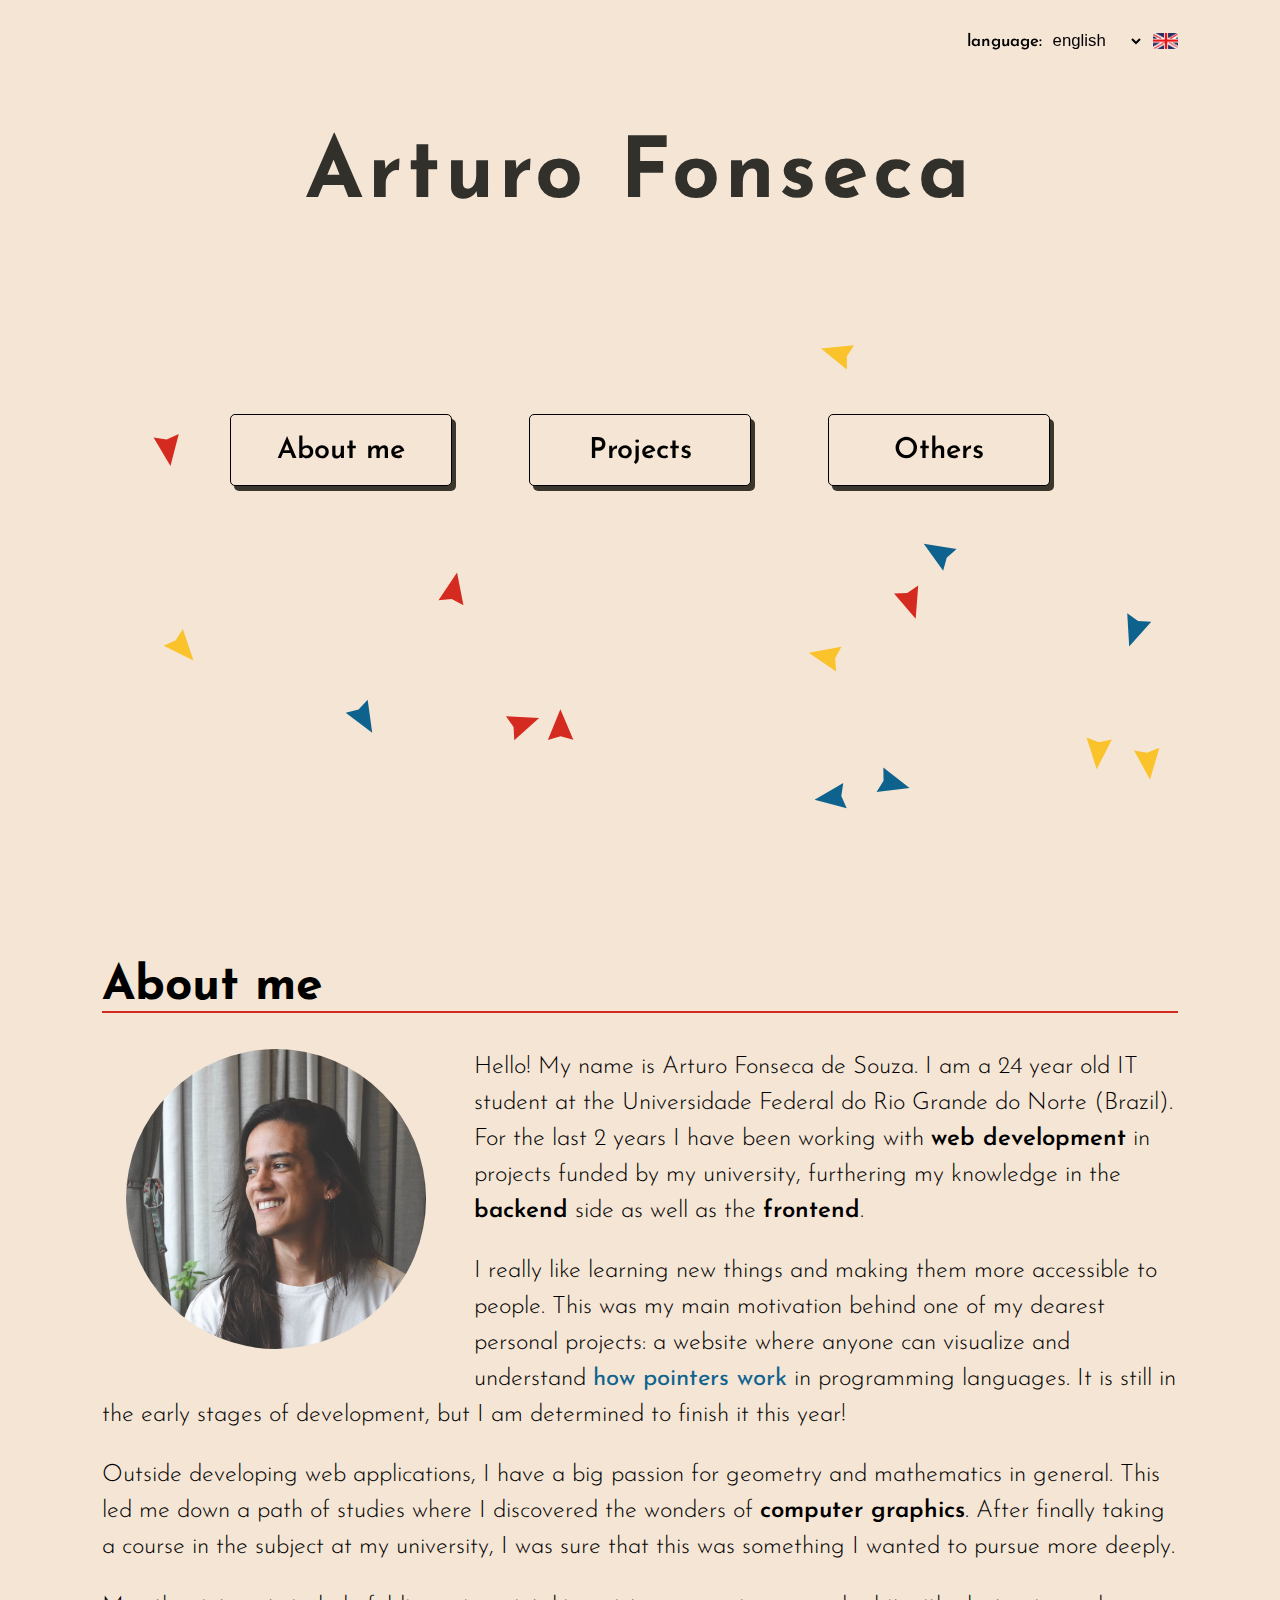
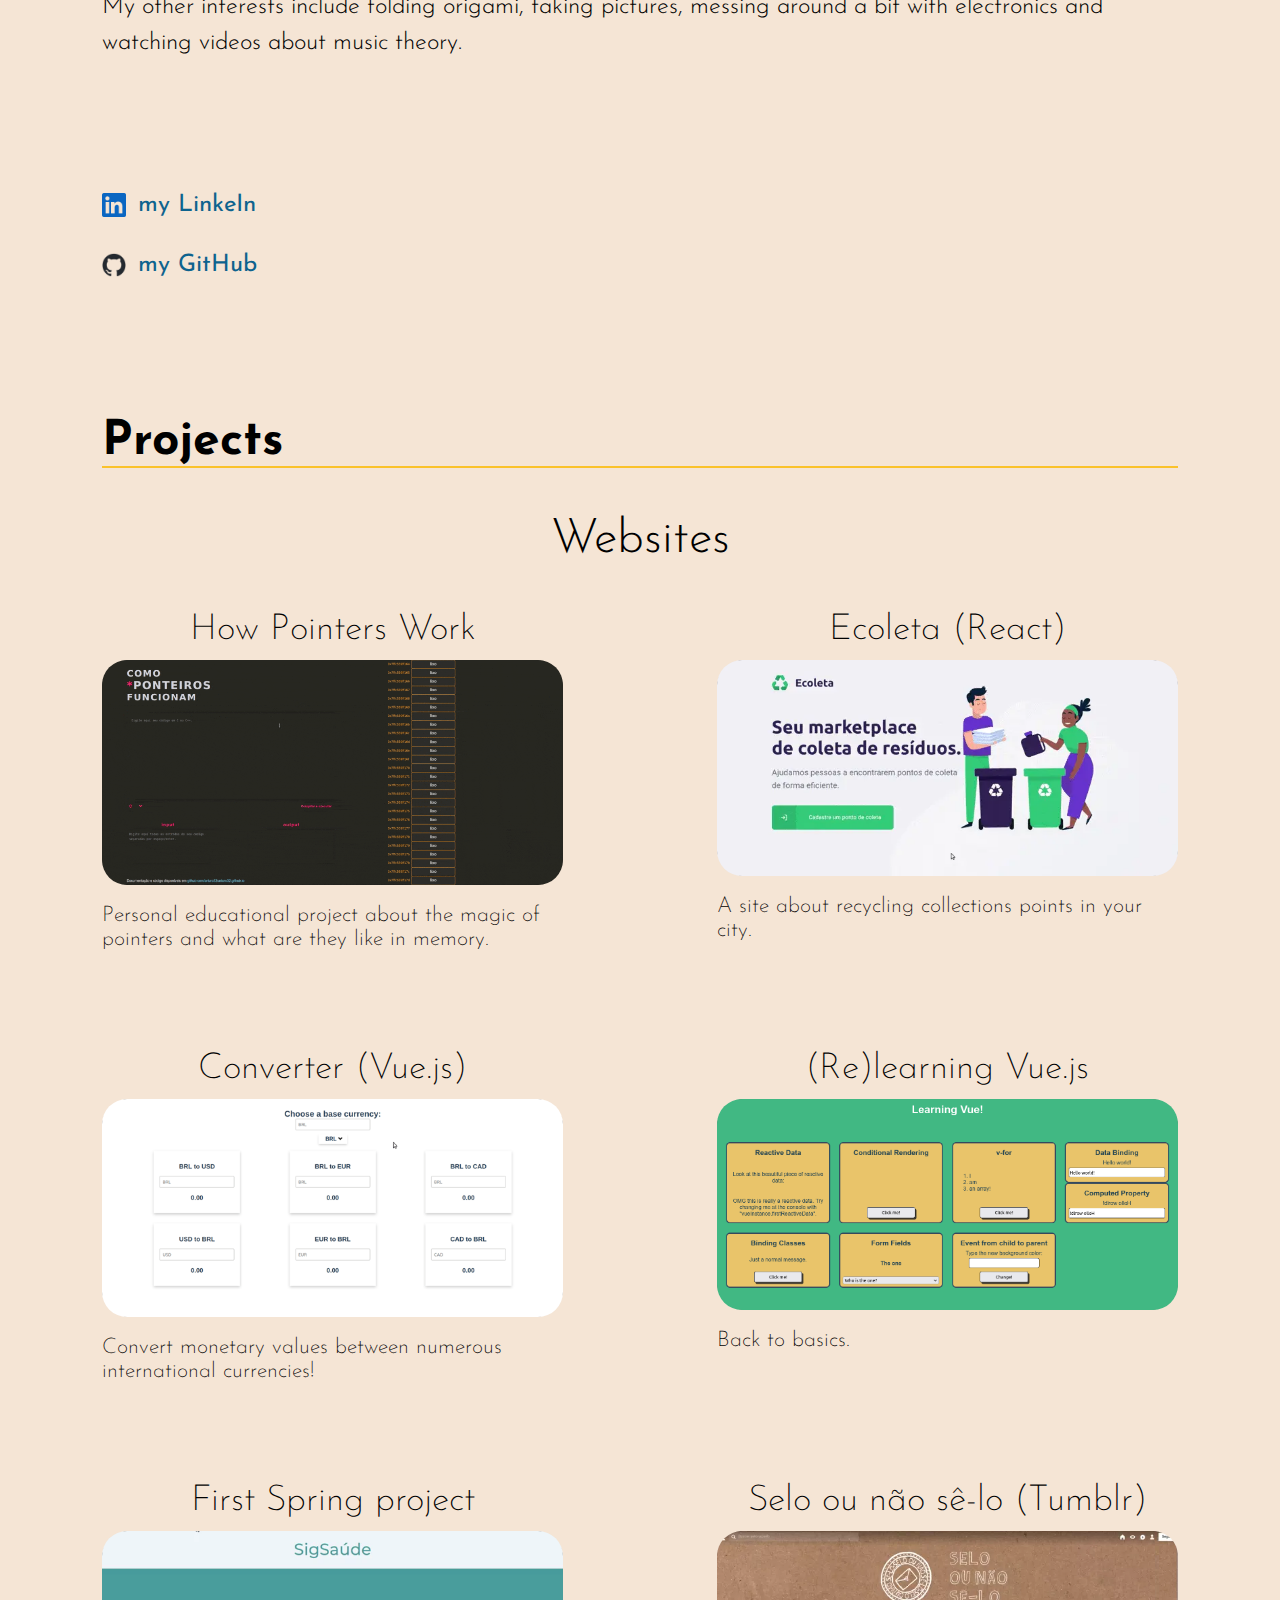
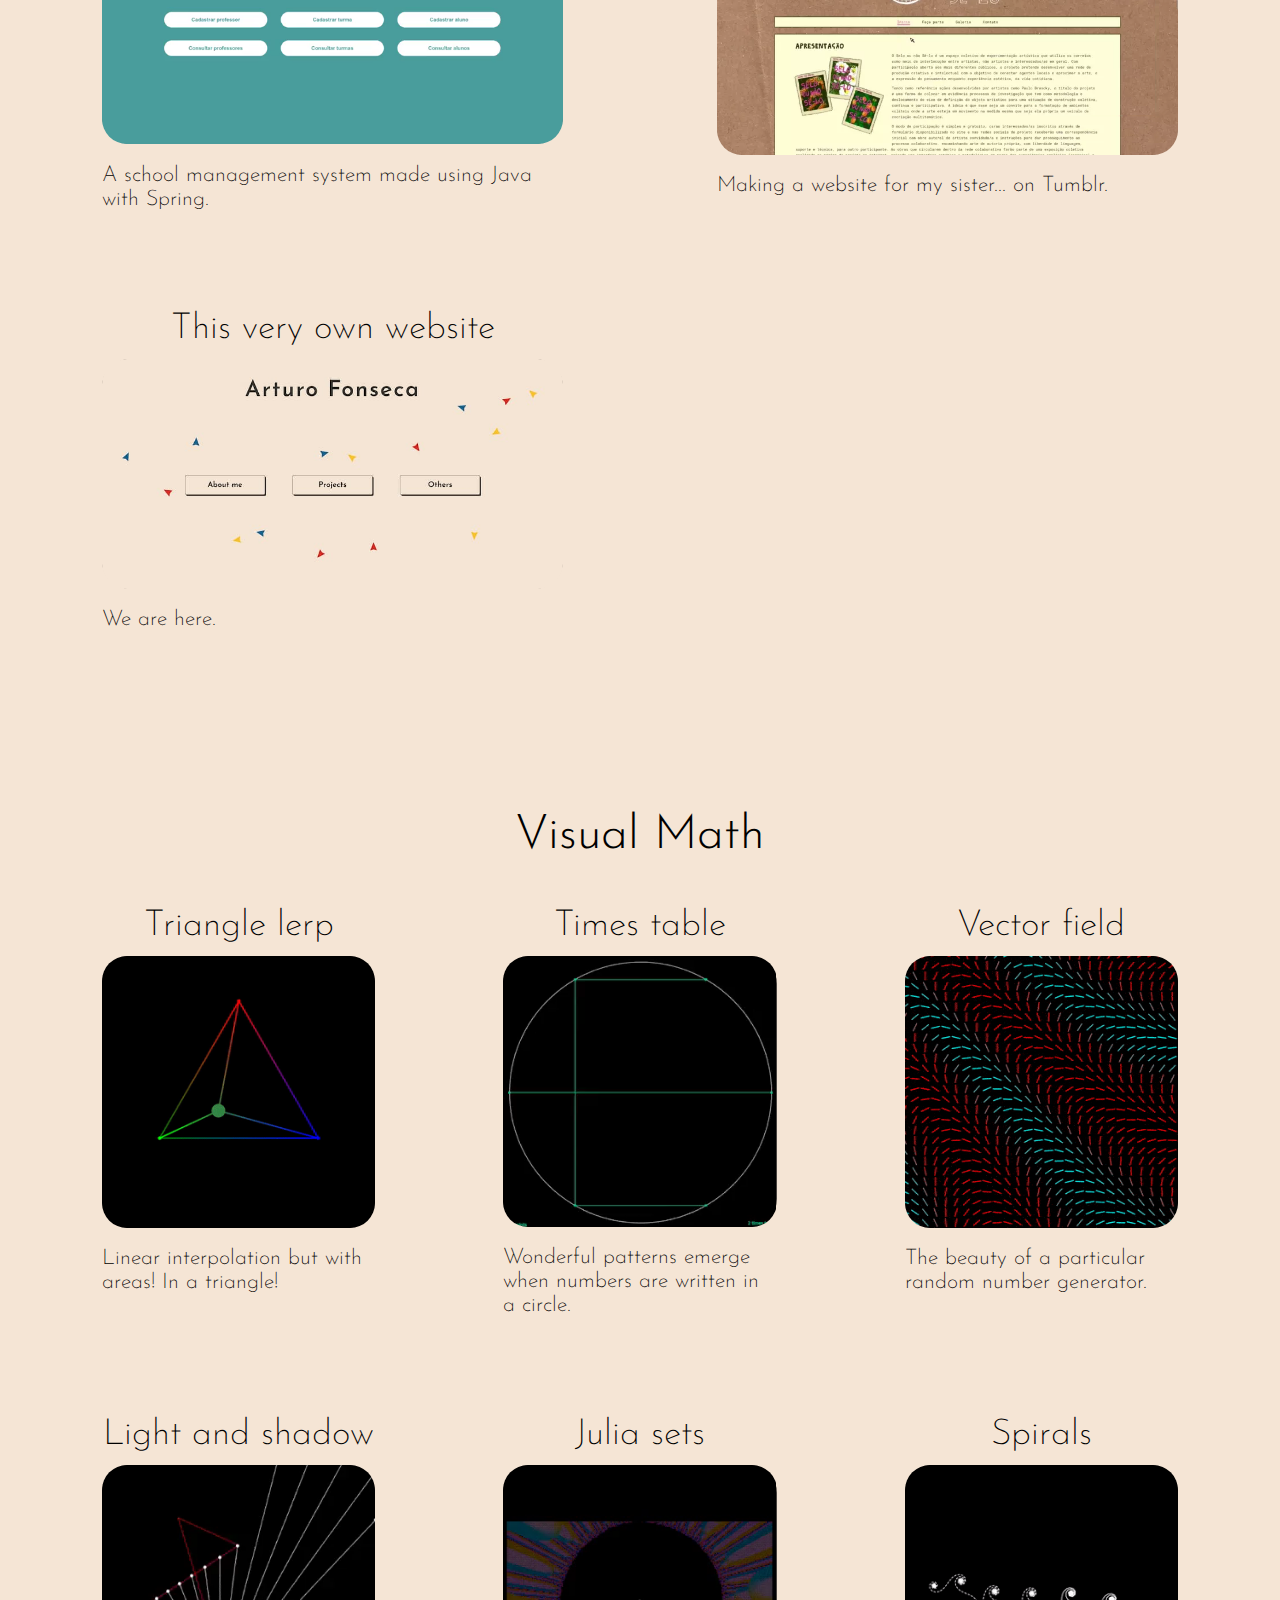
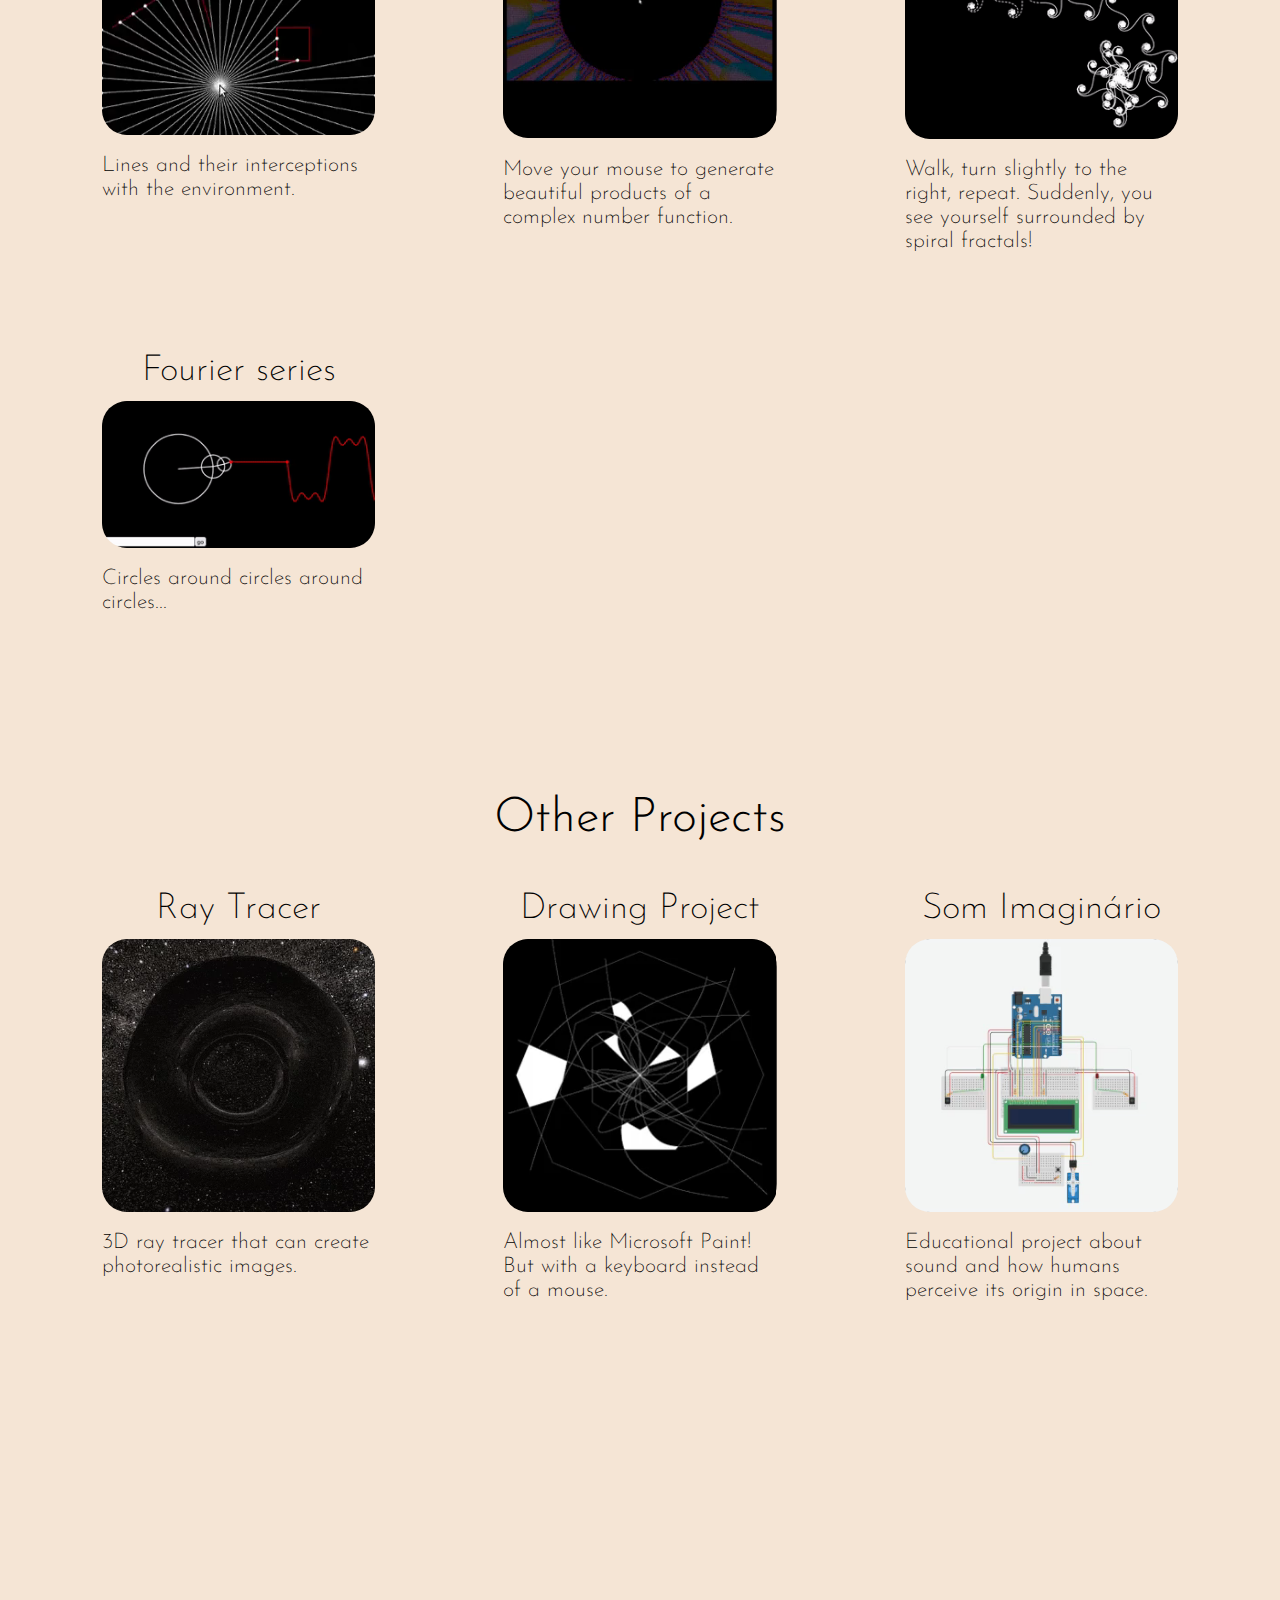
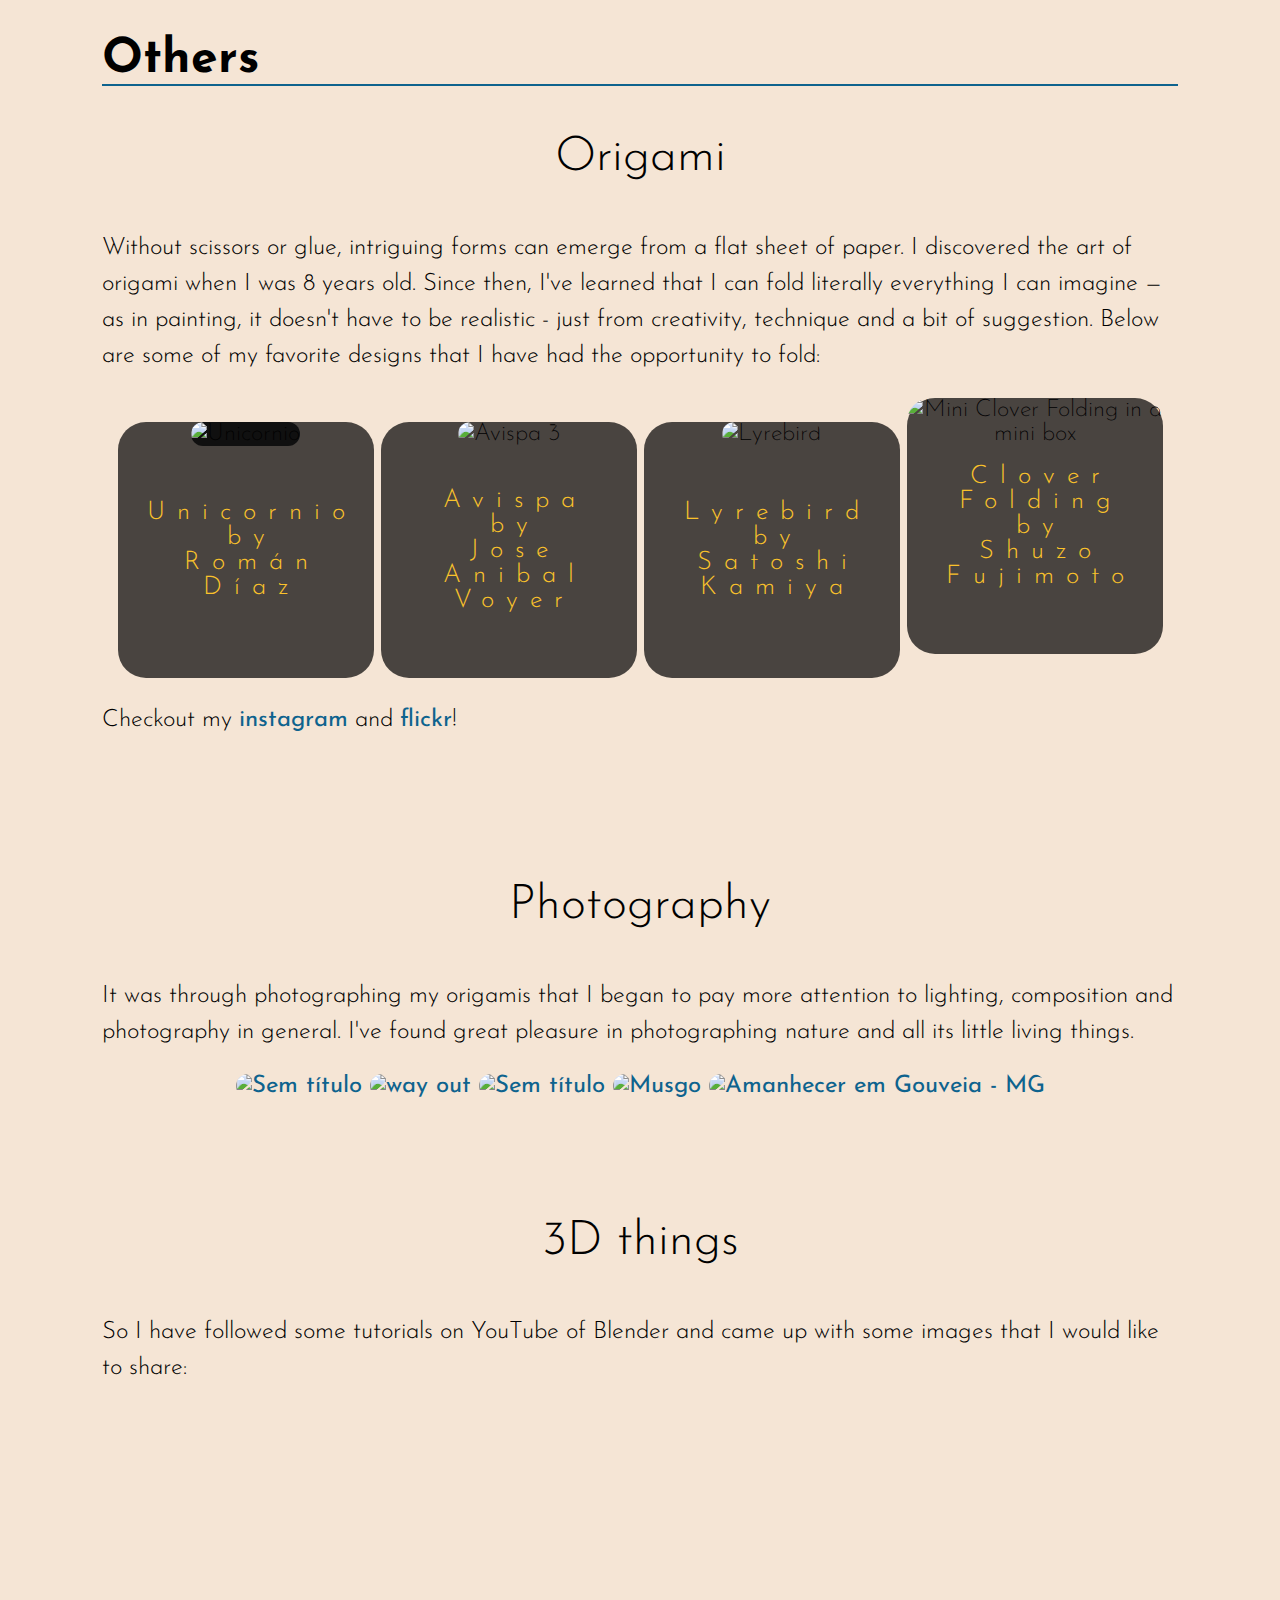
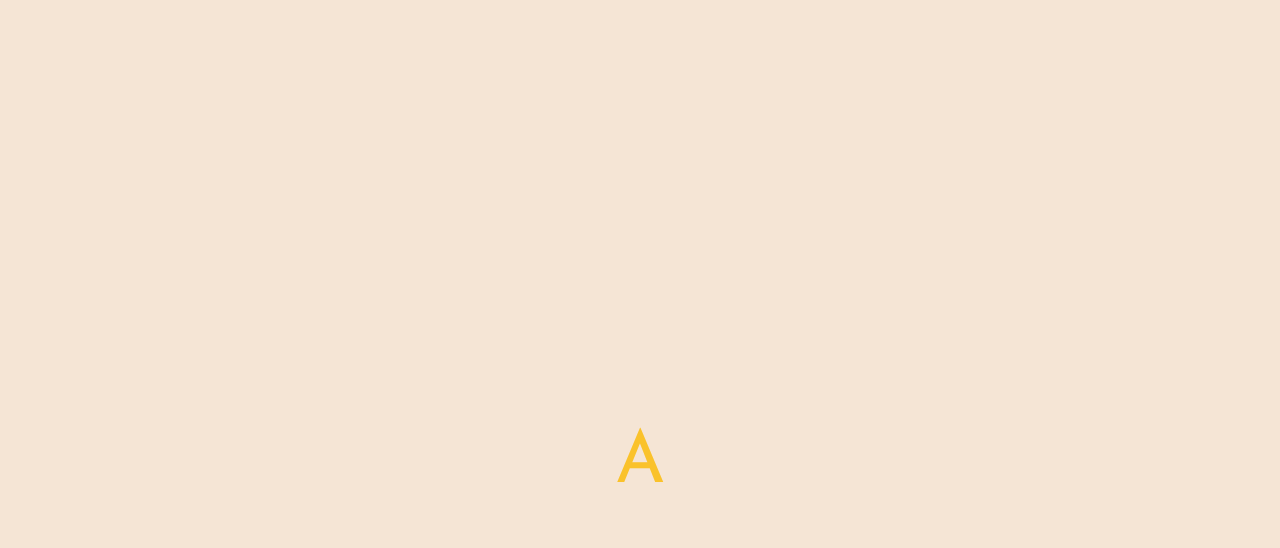
==== commit 563ec0f3: "Finish developing of the language selection element" ====
--- a/index.html
+++ b/index.html
@@ -48,9 +48,10 @@
 	<header>
 		<label for="language">language:</label>
 		<select id="language" onchange="window.location.href='pt.html'">
-			<option value="portuguese">português <i id="brFlag"></i></option>
-			<option value="english" selected >english <i id="ukFlag"></i></option>
+			<option value="portuguese">português</option>
+			<option value="english" selected >english</option>
 		</select>
+		<span id="ukFlag" class="currFlag" aria-hidden="true"></span>
 	</header>
 	<h1>Arturo Fonseca</h1>
 	<main>
--- a/index.css
+++ b/index.css
@@ -7,7 +7,7 @@
 	--RED: #d42a20;
 	--almost-black: #32302b;
 
-	--header-height: 25vh;
+	--header-height: 30vh;
 	--modal-horizontal-margin: 16vw;
 
 	--c2-column-gap: 12vw
@@ -39,11 +39,11 @@
 }
 
 header {
-	height: calc(var(--header-height)*0.2);
+	height: calc(var(--header-height)*0.3);
 	/*justify-content: right;*/
 	/*display: flex;*/
 	/*align-items: center;*/
-	padding-right: calc(var(--modal-horizontal-margin)/2);
+	padding-right: 8vw;/*calc(var(--modal-horizontal-margin)/2);*/
 	position: relative;
 	text-align: right;
 	vertical-align: center;
@@ -68,7 +68,7 @@
 	/*text-decoration: underline;*/
 	border-bottom: 1px solid black;
 	border-bottom-color: var(--white-cream);
-
+	margin-right: 2px;
 }
 
 header select:hover,
@@ -81,15 +81,35 @@
 	cursor: pointer;
 }
 
-
-select:after {
+.currFlag {
+	position: relative;
+	width: 25px;
+	height: 16px;
+	display: inline-block;
+	vertical-align: middle;
+
+}
+
+.currFlag::after {
+	content: "";
+	border-radius: 3px;
+	width: 100%;
+	height: 100%;
+	background-position: center;
+	background-size: cover;
+	position: absolute;
+	top: 0;
+	left: 0;
+	z-index: -1;
+
+}
+
+#ukFlag::after {
+	background-image: url("media/uk-flag.png");
+}
+
+#brFlag::after {
 	background-image: url("media/br-flag.png");
-	width: 10px;
-	height: 10px;
-}
-
-#ukFlag {
-
 }
 h1 {
 	color: var(--almost-black);
@@ -183,7 +203,7 @@
 	margin-left: 8vw;
 	margin-right: 8vw;
 	padding-bottom: var(--header-height);
-	min-height: calc(100vh - var(--header-height));
+	/*min-height: calc(100vh - var(--header-height));*/
 	position: relative;
 }
 
@@ -735,13 +755,13 @@
 
 @media(max-width: 900px) {
 	:root {
-		--header-height: 30vh;
+		--header-height: 35vh;
 		--modal-horizontal-margin: 2vw;
 	}
 
-	header {
-		align-items: flex-end;
-	}
+	/*h1 {*/
+	/*	align-items: flex-end;*/
+	/*}*/
 
 	h1 {
 		font-size: 2.7rem;
@@ -760,8 +780,8 @@
 
 
 	section:not(.colorful) {
-		padding-bottom: calc(var(--header-height)/2);
-		padding-top: calc(var(--header-height)/2);
+		padding-bottom: calc(var(--header-height)/4);
+		padding-top: calc(var(--header-height)/4);
 	}
 
 	#indexSection {
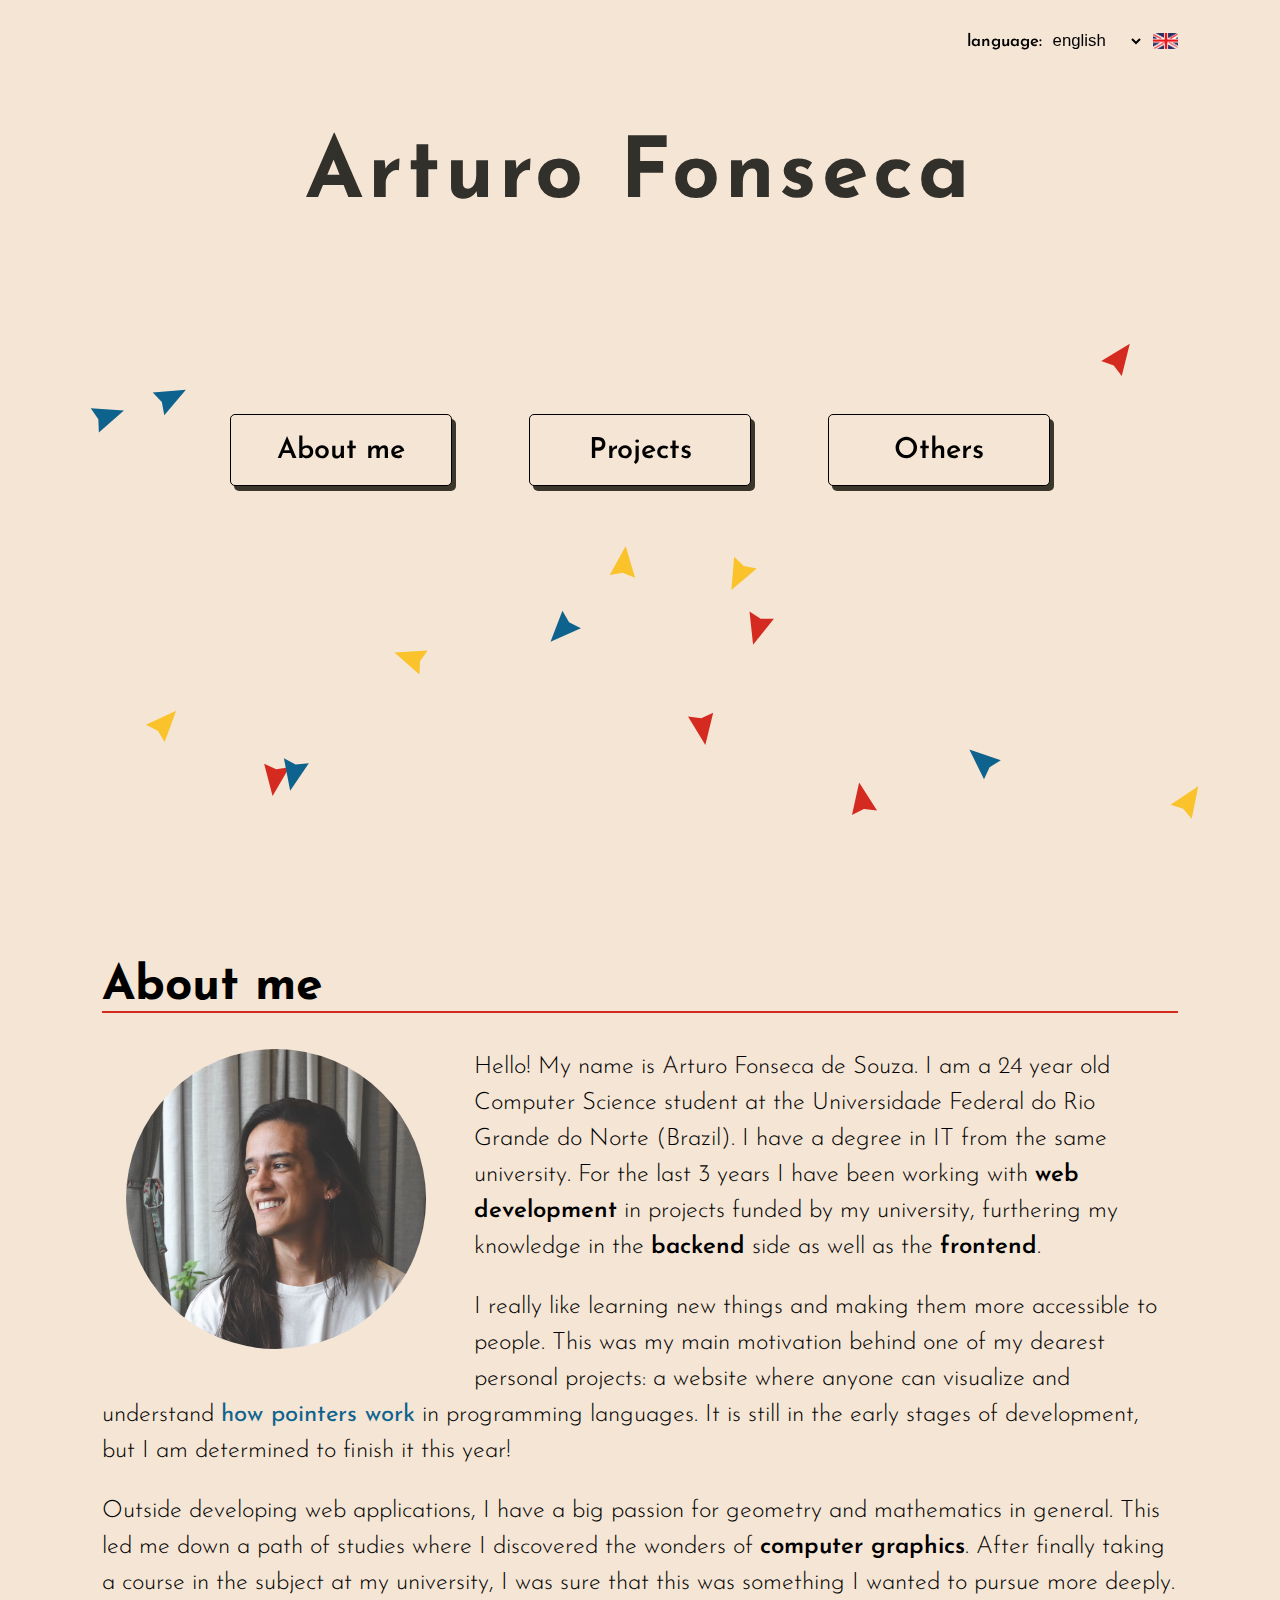
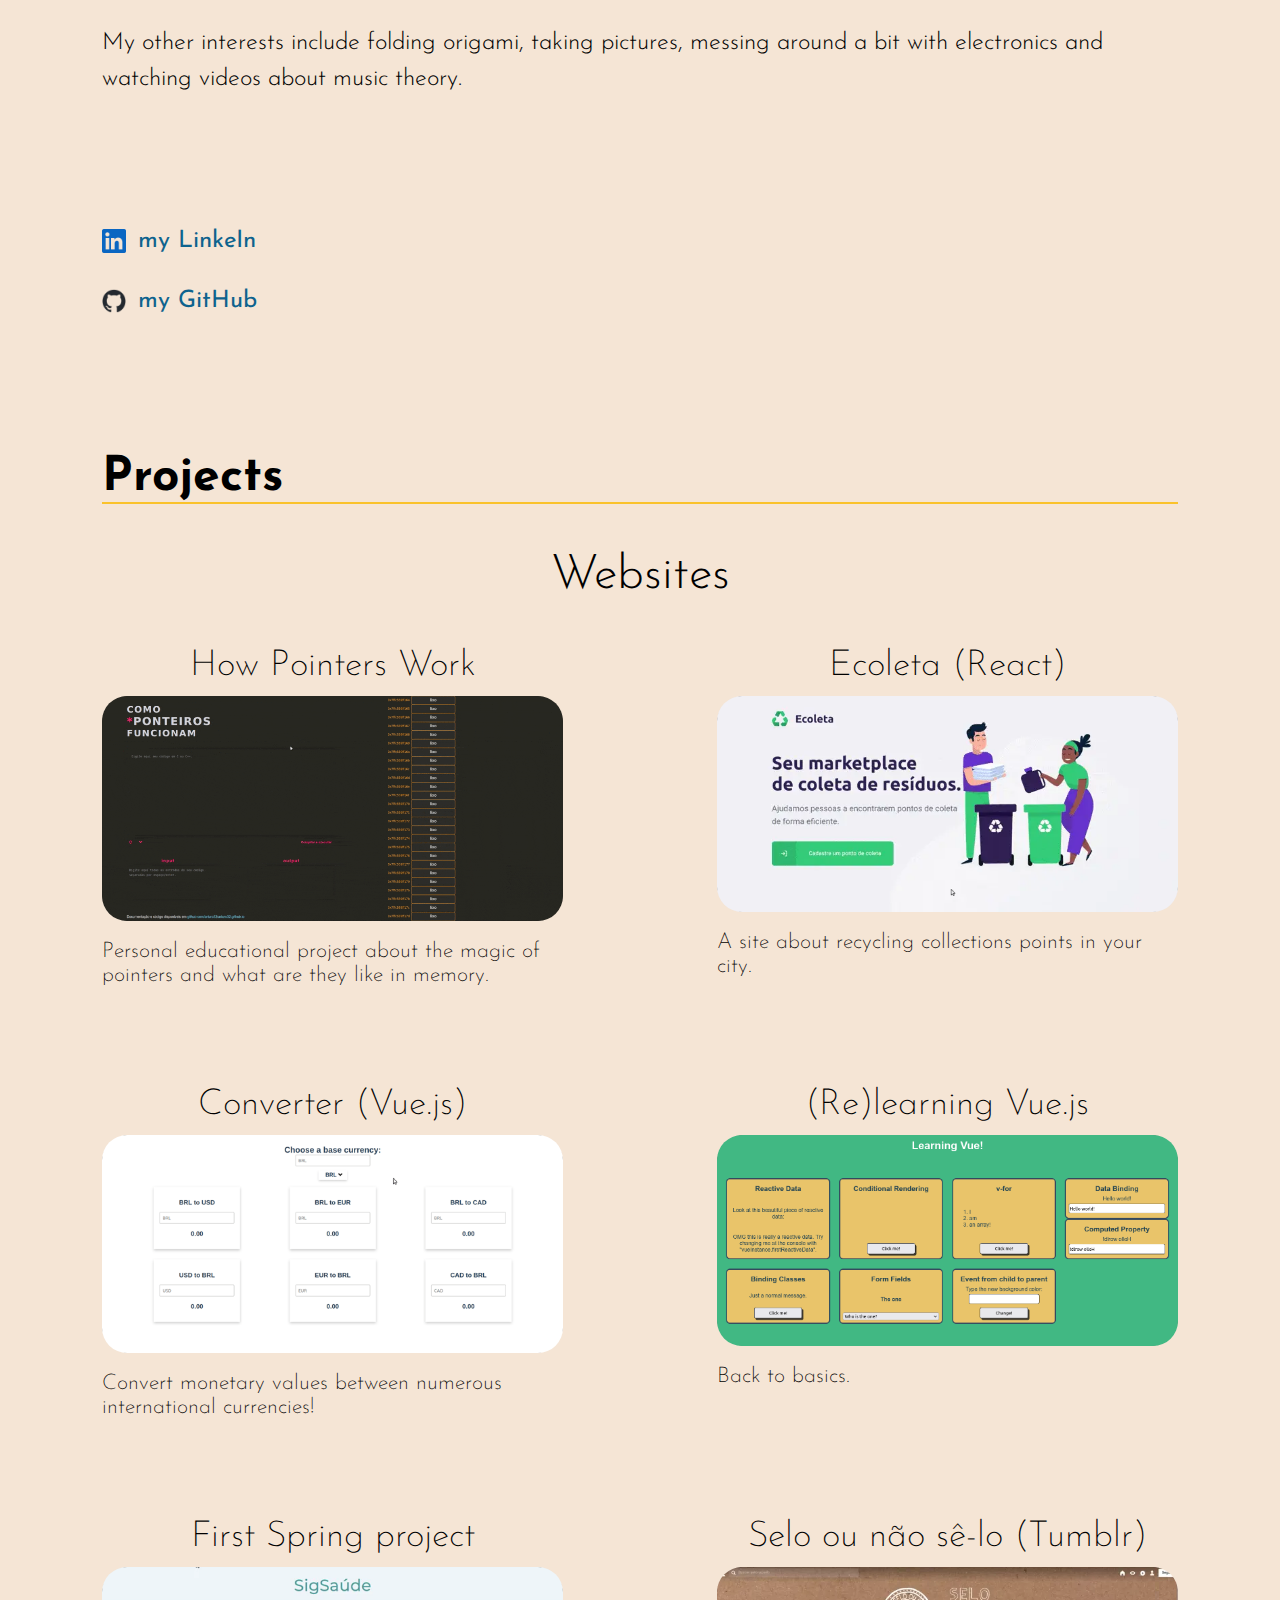
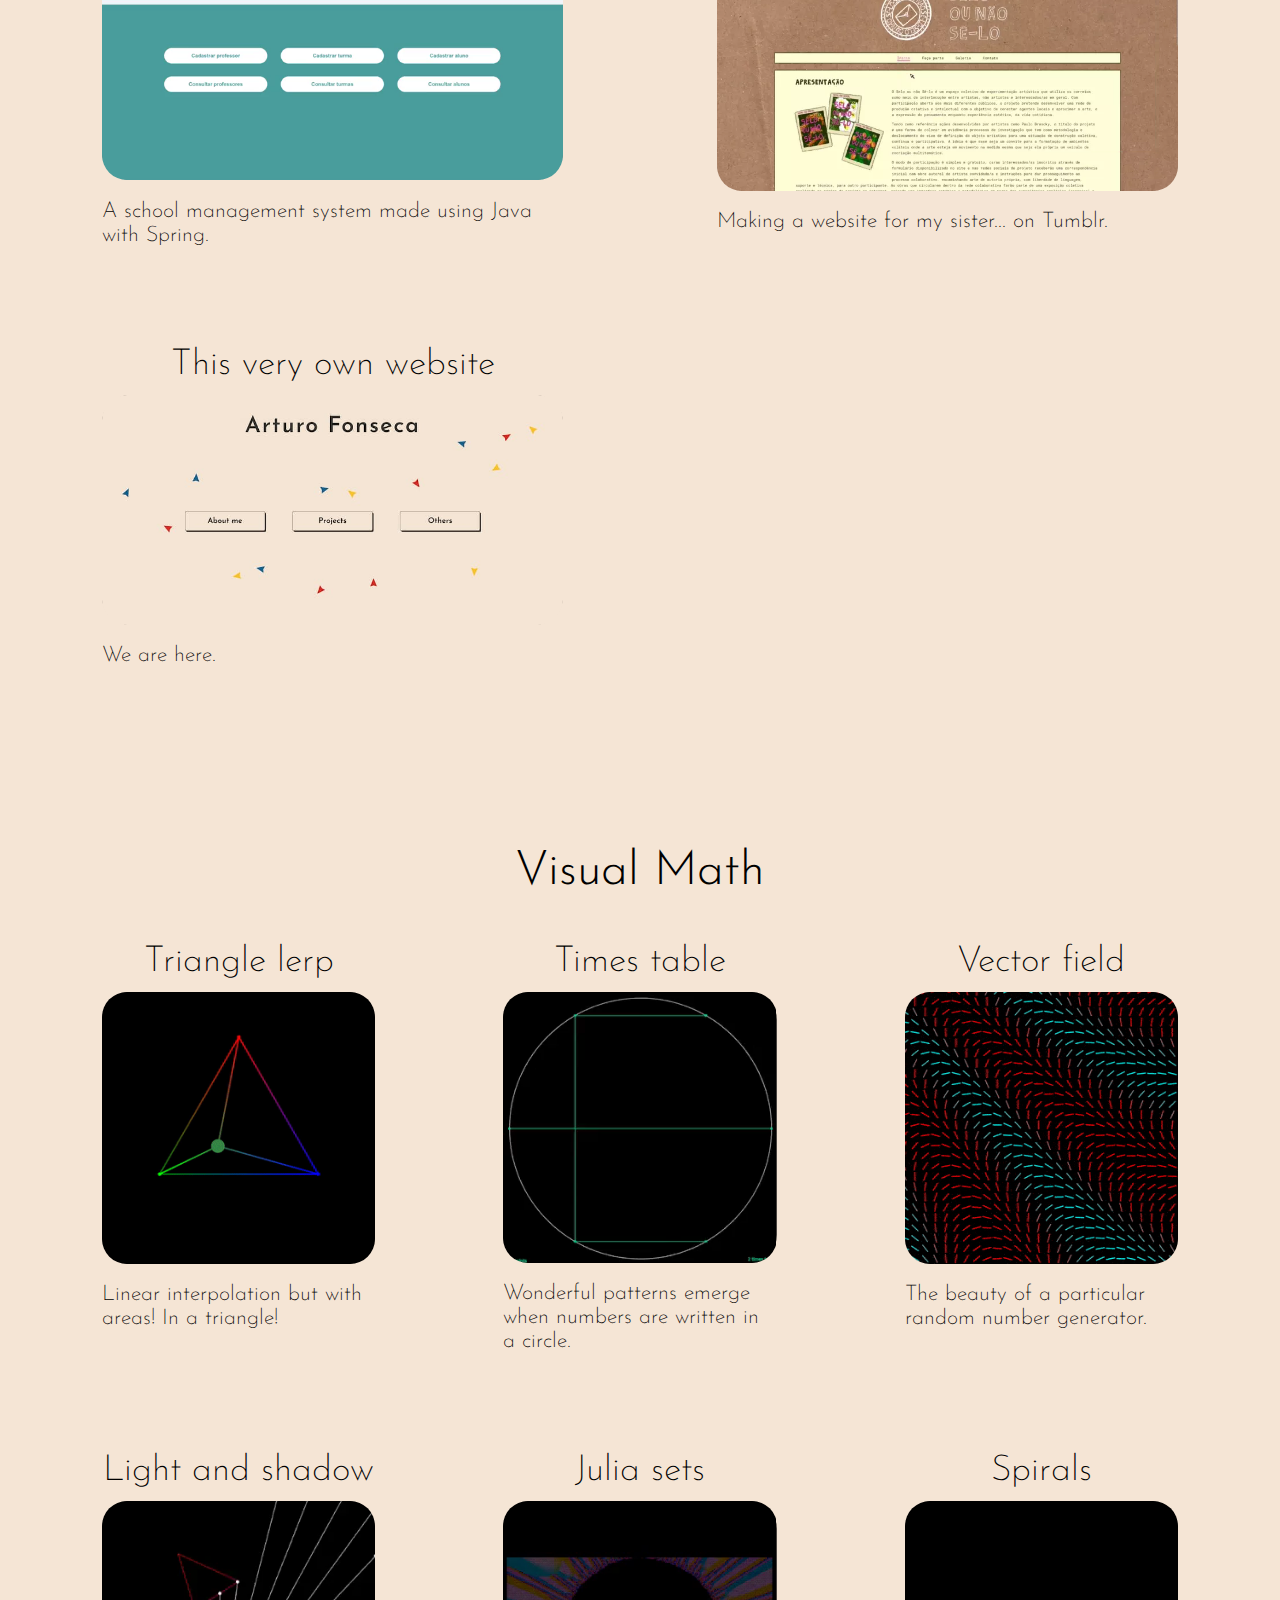
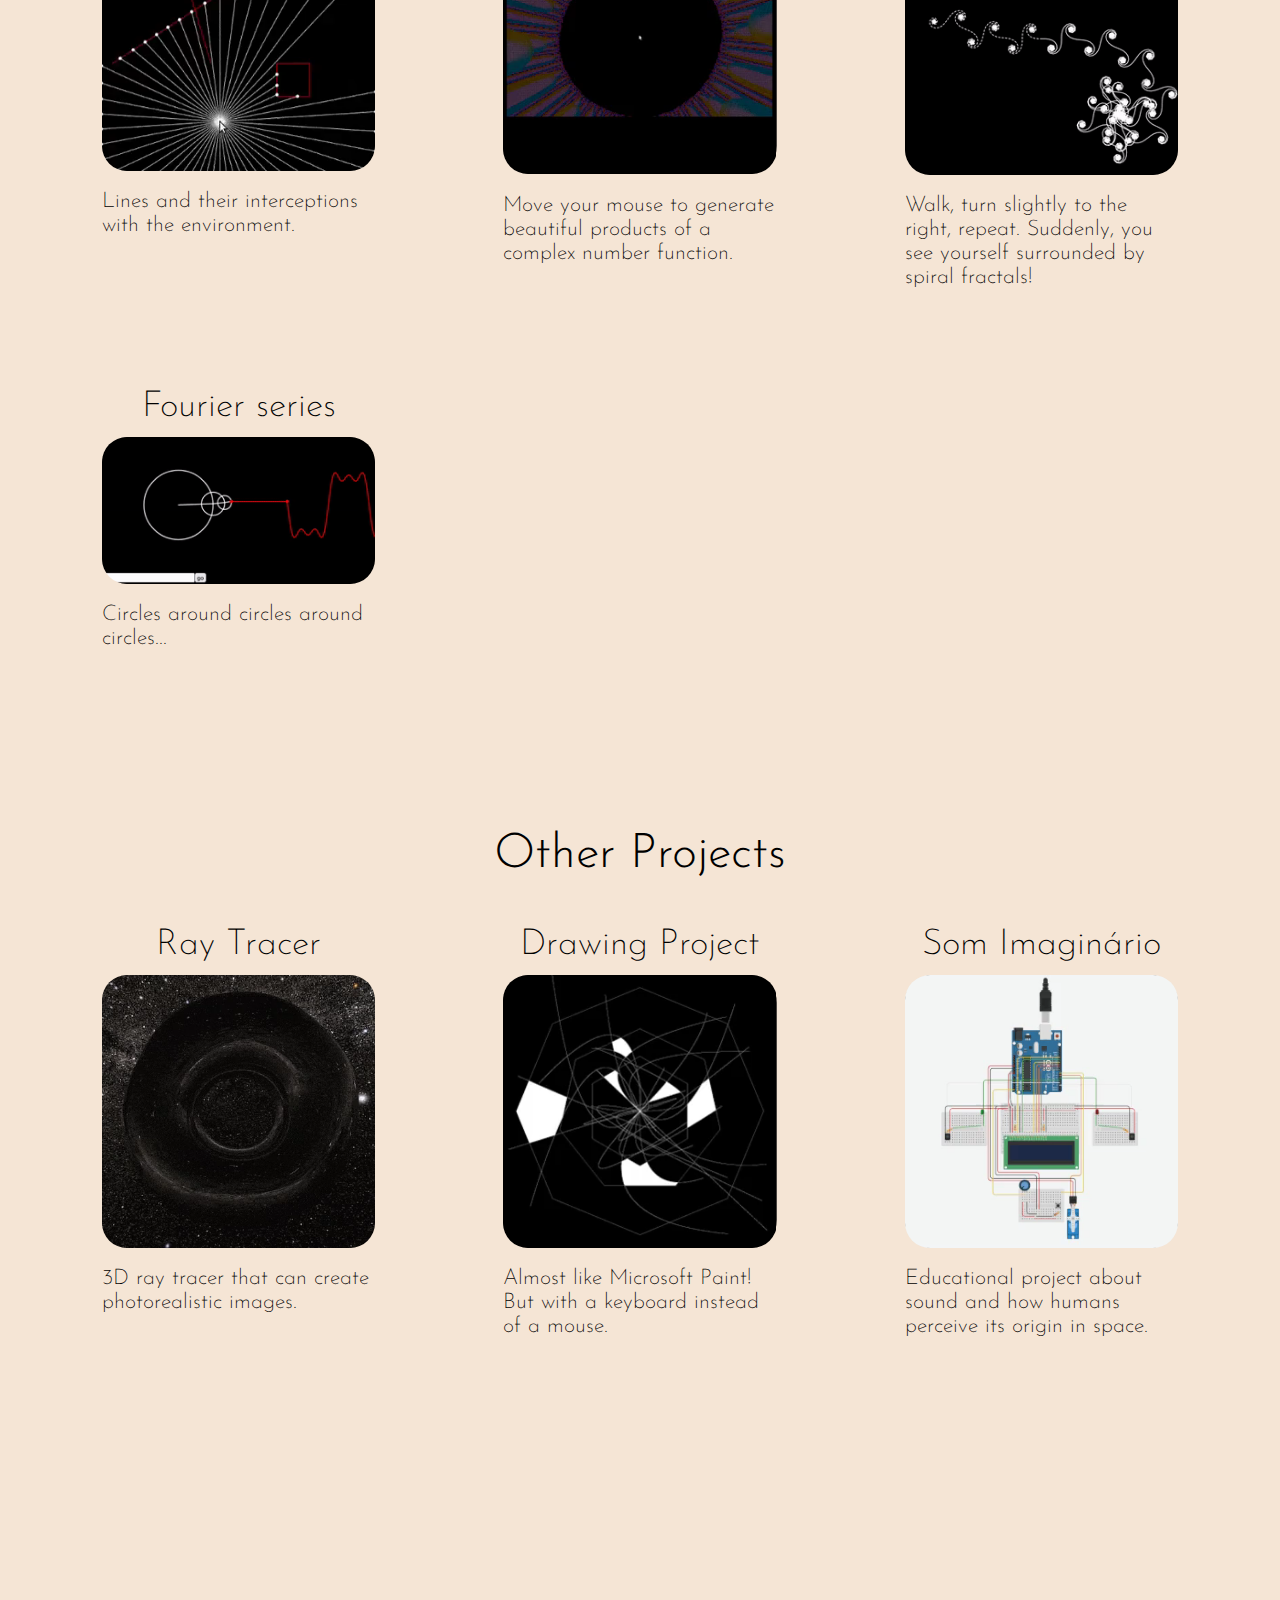
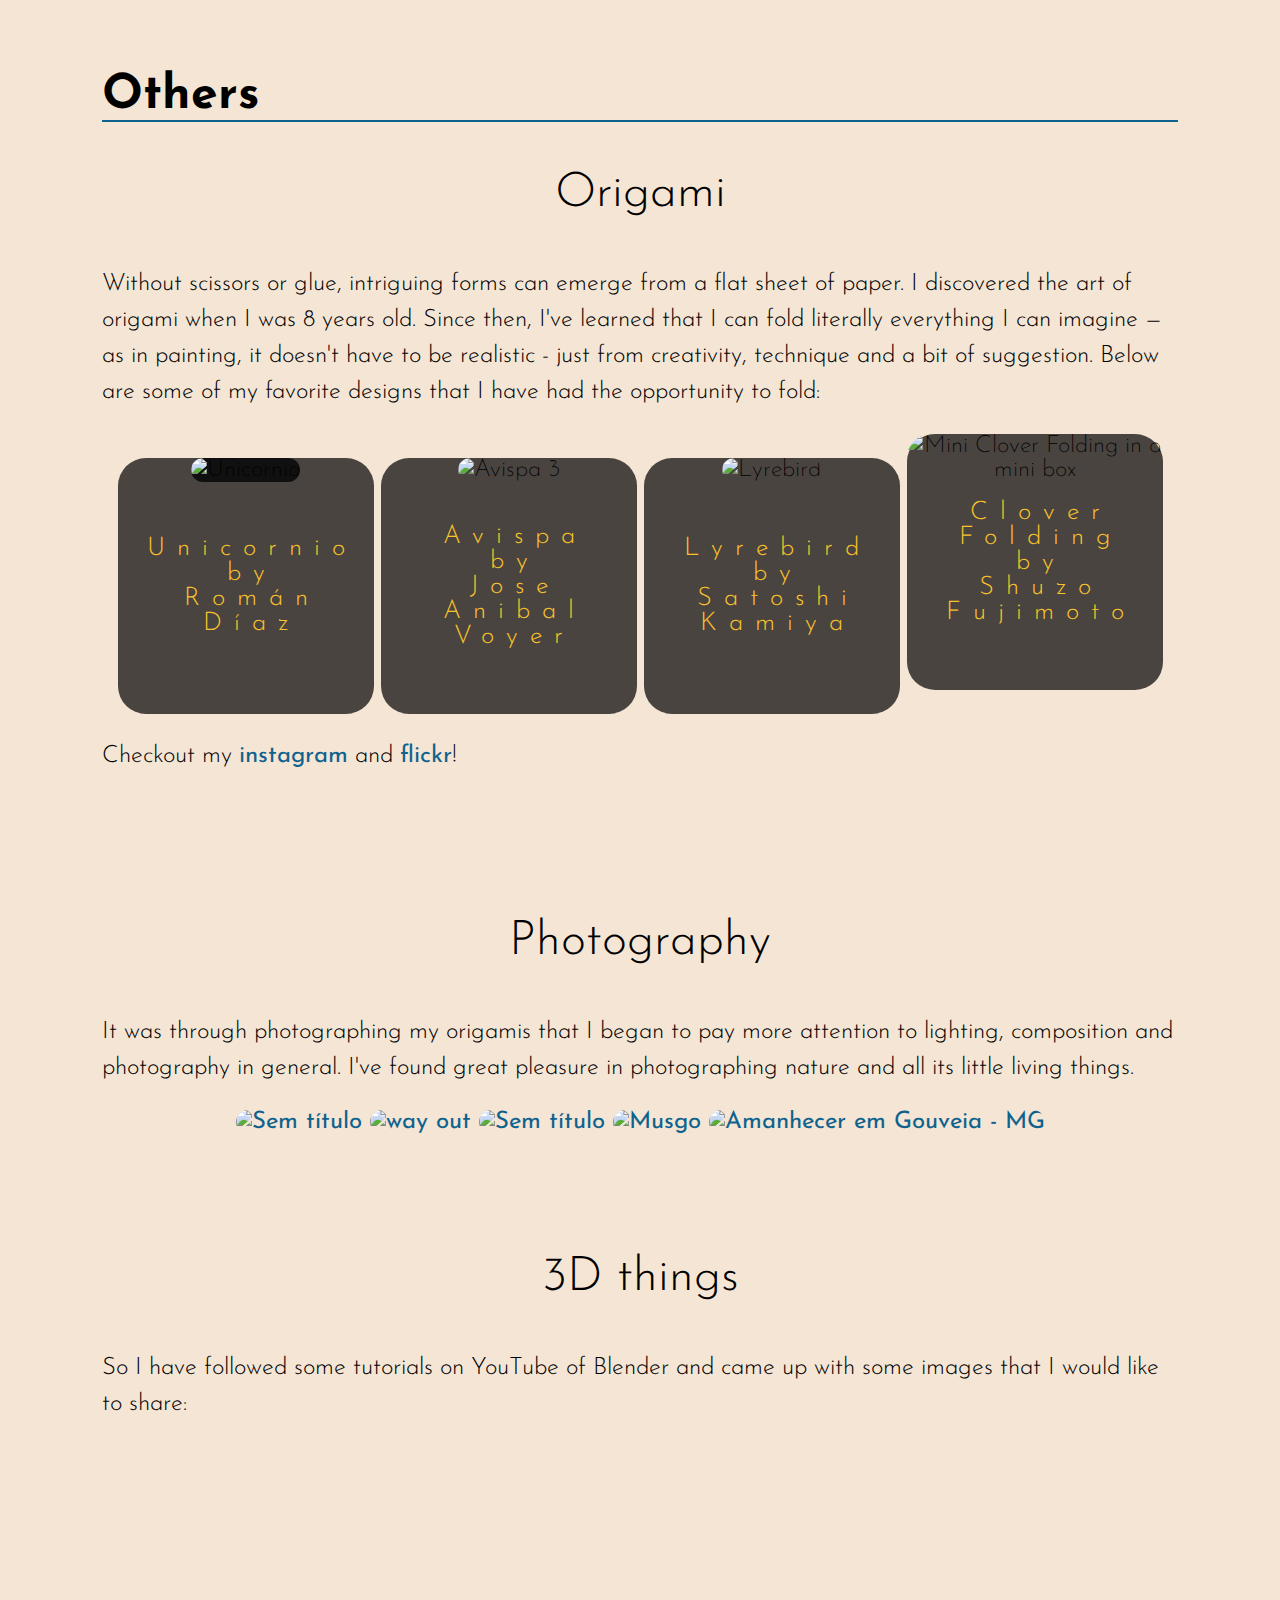
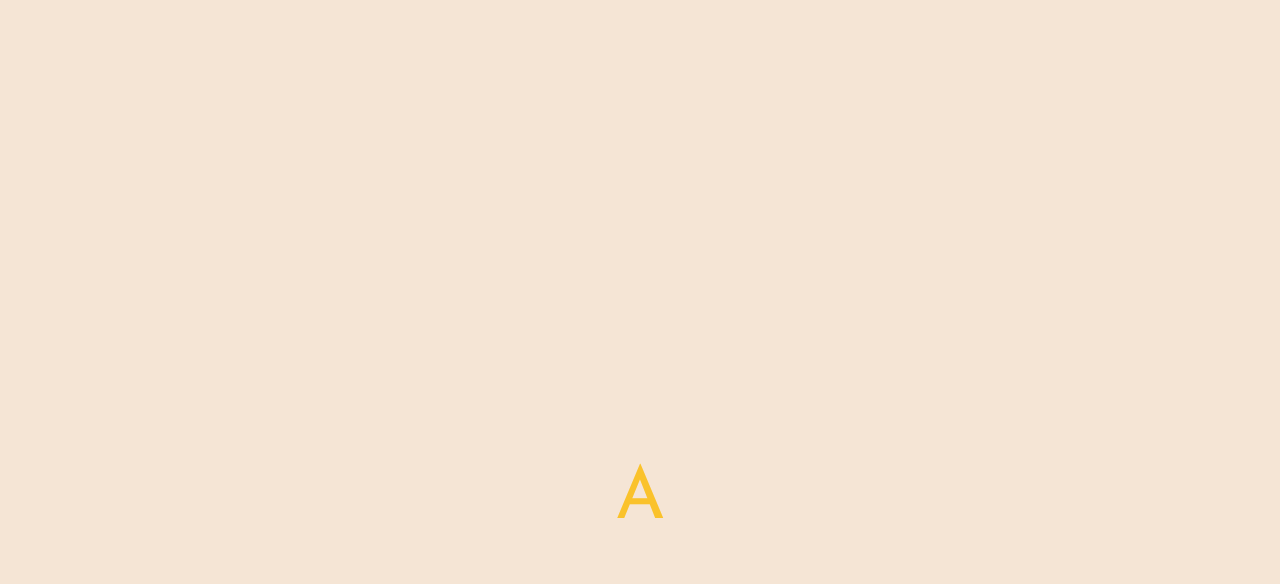
==== commit 36344e02: "Update english version of "About me"" ====
--- a/index.html
+++ b/index.html
@@ -22,15 +22,15 @@
 
 	<meta content="Arturo Fonseca" property="twitter:title">
 	
-	<meta content="Brazilian IT student interested in web development and computer graphics." property="twitter:description">
+	<meta content="Brazilian CS student interested in web development and computer graphics." property="twitter:description">
 	
 	<meta content="https://arturo32.github.io/media/show-twitter.jpg" property="twitter:image">
 
 	<meta content="Arturo Fonseca" property="og:title">
 
-	<meta content="Brazilian IT student interested in web development and computer graphics." property="og:description">
-
-	<meta name="description" content="Brazilian IT student interested in web development and computer graphics.">
+	<meta content="Brazilian CS student interested in web development and computer graphics." property="og:description">
+
+	<meta name="description" content="Brazilian CS student interested in web development and computer graphics.">
 
 	<meta content="https://arturo32.github.io/media/show-twitter.jpg" property="og:image">
 	<!--<meta content="https://arturo32.github.io/media/show.jpg" property="og:image">-->
@@ -71,14 +71,23 @@
 			</nav>
 		</section>
 
+		<script src="p5js/p5.min.js"></script>
+		<!-- Front page animation-->
+		<script src="p5js/front-page.js"></script>
+		<script>
+			if(window.innerWidth > 1000) {
+				let frontPageAnimation = new p5(frontPage);
+			}
+		</script>
+
 		<section class="colorful red" aria-labelledby="aboutTitle">
 			<div id="aboutSection" class="subsection">
 				
 				<h2 id="about">About me</h2>
 				<img  id="myPicture" src="media/miniatures/me.jpg" alt="A photo of me. I have long brown hair, white skin, long and skinny face. The background is a blueish wall of a room. I am wearing a green indian shirt."/>
 				<p>
-					Hello! My name is Arturo Fonseca de Souza. I am a 24 year old IT student at the Universidade Federal do Rio Grande do Norte
-					(Brazil). For the last 2 years I have been working with <em>web development</em> in projects funded by my university,
+					Hello! My name is Arturo Fonseca de Souza. I am a 24 year old Computer Science student at the Universidade Federal do Rio Grande do Norte
+					(Brazil). I have a degree in IT from the same university. For the last 3 years I have been working with <em>web development</em> in projects funded by my university,
 					furthering my knowledge in the <em>backend</em> side as well as the <em>frontend</em>.
 				</p>
 
@@ -679,7 +688,7 @@
 									just half of the tutorial and produced the interaction below:
 								</p>
 
-								<button class="code-button colorful play-button">PLay it</button>
+								<button class="code-button colorful play-button">Play it</button>
 								<div id="lightShadowCanvas" class="interactiveCode"></div>
 								<button class="code-button colorful stop-button" style="display: none;">Stop</button>
 
@@ -1352,15 +1361,6 @@
 
 
 	<!-- P5.JS SCRIPTS -->
-	<script src="p5js/p5.min.js"></script>
-
-		<!-- Front page animation-->
-		<script src="p5js/front-page.js"></script>
-		<script>
-			if(window.innerWidth > 1000) {
-				let frontPageAnimation = new p5(frontPage);
-			}
-		</script>
 
 		<!-- Light and shadow -->
 		<script src="p5js/lightShadow.js"></script>
